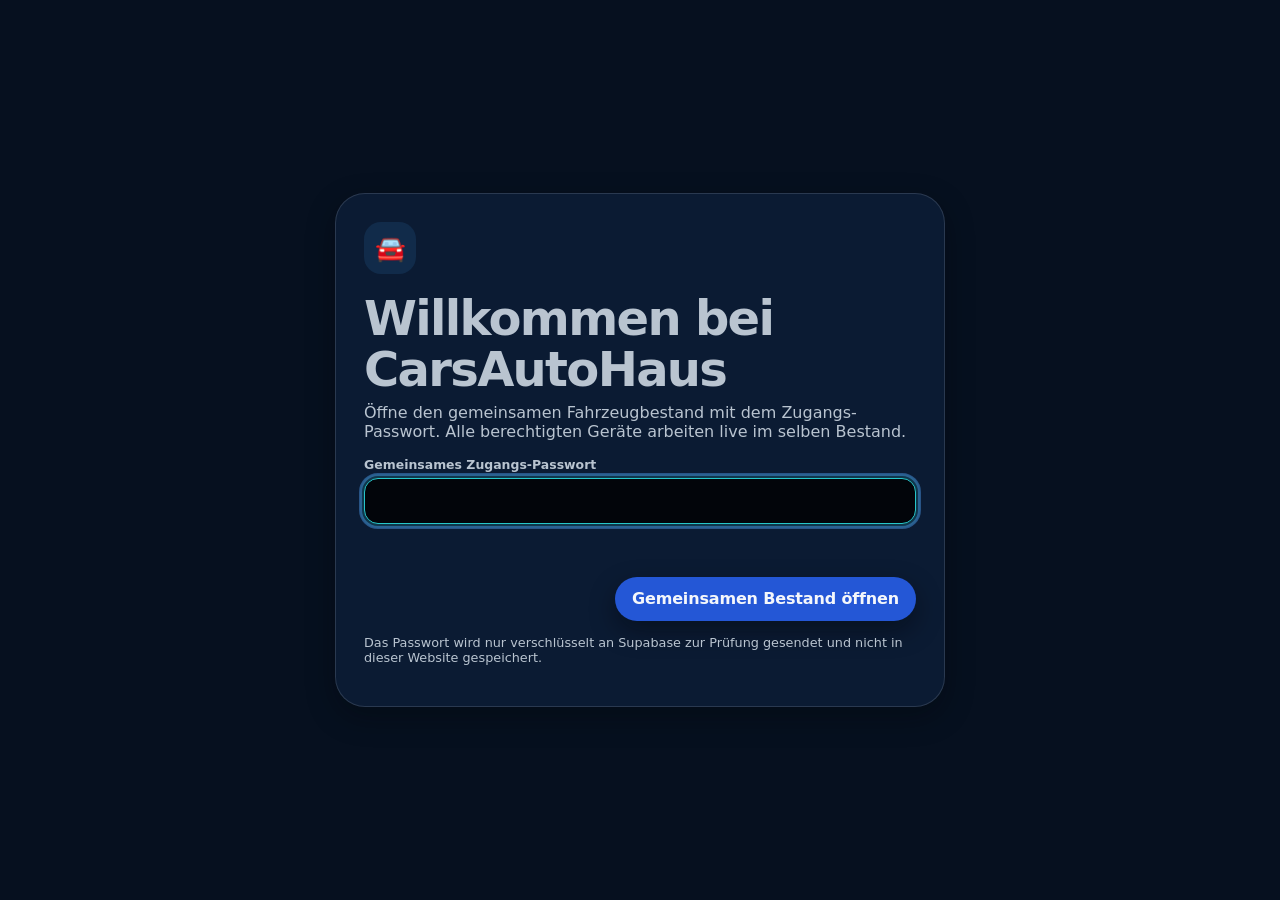
==== index.html @ 8895f0a4 "Revert "Assistent" This reverts commit 14bfbb7f0b64c00d0edefc712c2ec33f9d5febf8." ====
<!doctype html>
<html lang="de">
  <head>
    <meta charset="UTF-8" />
    <meta name="viewport" content="width=device-width, initial-scale=1.0, viewport-fit=cover" />
    <meta name="theme-color" content="#06101f" />
    <meta name="description" content="CarsAutoHaus – Fahrzeug-Einkauf, Preisvergleich und Gewinnbewertung" />
    <link rel="manifest" href="manifest.webmanifest" />
    <title>CarsAutoHaus</title>
    <style>
      :root { --bg:#080c12; --panel:#111824; --panel-2:#182231; --line:#263447; --text:#f2f6fb; --muted:#98a7ba; --blue:#2586f7; --blue-soft:#153a68; --green:#2fcb89; --yellow:#f5bf45; --red:#f06372; --shadow:0 16px 42px rgba(0,0,0,.24); }
      * { box-sizing:border-box; }
      html { background:var(--bg); }
      body { margin:0; background:var(--bg); color:var(--text); font-family:Inter,ui-sans-serif,system-ui,-apple-system,BlinkMacSystemFont,"Segoe UI",sans-serif; min-height:100vh; }
      body.locked { overflow:hidden; }
      button, input, select, textarea { font:inherit; }
      button { cursor:pointer; }
      .app { width:min(1360px,100%); margin:0 auto; padding:0 18px 100px; }
      .topbar { position:sticky; z-index:9; top:0; display:flex; justify-content:space-between; align-items:center; height:72px; background:rgba(8,12,18,.9); backdrop-filter:blur(16px); border-bottom:1px solid rgba(38,52,71,.65); }
      .brand { display:flex; align-items:center; gap:10px; color:#fff; font-weight:800; letter-spacing:-.4px; }
      .brand-mark { display:grid; place-items:center; width:36px; height:36px; border-radius:12px; background:linear-gradient(145deg,#248cff,#1554ae); box-shadow:0 8px 22px rgba(37,134,247,.3); }
      .actions { display:flex; gap:8px; }
      .icon-button { display:grid; place-items:center; width:42px; height:42px; border-radius:13px; border:1px solid var(--line); background:var(--panel); color:var(--text); }
      .icon-button:hover { background:var(--panel-2); border-color:#3b5370; }
      .view { display:none; animation:fade .22s ease; }
      .view.active { display:block; }
      @keyframes fade { from { opacity:0; transform:translateY(6px); } to { opacity:1; transform:none; } }
      h1,h2,h3,p { margin-top:0; }
      h1 { font-size:clamp(1.55rem,4vw,2.1rem); letter-spacing:-.8px; margin-bottom:6px; }
      h2 { font-size:1.12rem; letter-spacing:-.2px; margin-bottom:14px; }
      h3 { font-size:1rem; margin-bottom:8px; }
      .subtitle, .muted { color:var(--muted); }
      .hero { display:flex; gap:22px; align-items:flex-start; justify-content:space-between; padding:28px 0 20px; }
      .hero p { margin-bottom:0; }
      .primary, .secondary, .danger { min-height:46px; padding:0 17px; border-radius:13px; border:0; font-weight:750; transition:.16s ease; }
      .primary { color:#fff; background:var(--blue); box-shadow:0 9px 20px rgba(37,134,247,.22); }
      .primary:hover { background:#459cff; transform:translateY(-1px); }
      .secondary { color:var(--text); border:1px solid var(--line); background:var(--panel); }
      .secondary:hover { background:var(--panel-2); }
      .danger { color:#fff; background:#a63545; }
      .card { background:linear-gradient(145deg,rgba(24,34,49,.96),rgba(15,22,32,.96)); border:1px solid var(--line); border-radius:18px; box-shadow:var(--shadow); }
      .stats-grid { display:grid; grid-template-columns:repeat(5,1fr); gap:12px; }
      .stat { padding:17px; min-height:114px; }
      .stat span { display:block; color:var(--muted); font-size:.82rem; margin-bottom:11px; }
      .stat strong { display:block; font-size:1.45rem; letter-spacing:-.8px; }
      .stat .up { color:var(--green); }
      .section { margin-top:27px; }
      .section-heading { display:flex; align-items:center; justify-content:space-between; gap:12px; }
      .quick-grid { display:grid; grid-template-columns:repeat(3,1fr); gap:12px; }
      .quick { min-height:120px; padding:18px; text-align:left; color:var(--text); background:var(--panel); border:1px solid var(--line); border-radius:17px; }
      .quick:hover { background:var(--panel-2); border-color:#3e5b7e; transform:translateY(-2px); }
      .quick b { display:block; margin-top:14px; font-size:.97rem; }
      .quick small { color:var(--muted); }
      .quick .emoji { font-size:1.58rem; }
      .split { display:grid; grid-template-columns:1.45fr 1fr; gap:16px; }
      .list-card { padding:16px; }
      .vehicle-row { display:grid; grid-template-columns:60px 1fr auto; gap:12px; align-items:center; padding:12px 0; border-bottom:1px solid rgba(38,52,71,.85); cursor:pointer; }
      .vehicle-row:last-child { border-bottom:0; }
      .vehicle-thumb { display:grid; place-items:center; width:60px; height:47px; border-radius:11px; background:linear-gradient(135deg,#2b4968,#182c42); font-size:1.45rem; overflow:hidden; }
      .vehicle-thumb img { width:100%; height:100%; object-fit:cover; }
      .vehicle-name { font-weight:760; }
      .vehicle-meta { margin-top:3px; color:var(--muted); font-size:.82rem; }
      .row-value { text-align:right; font-size:.86rem; }
      .score { display:inline-grid; place-items:center; min-width:41px; height:27px; padding:0 7px; border-radius:999px; font-size:.78rem; font-weight:850; }
      .score.good { color:#b9ffe0; background:rgba(47,203,137,.16); } .score.mid { color:#ffe5a0; background:rgba(245,191,69,.16); } .score.bad { color:#ffc0c8; background:rgba(240,99,114,.16); }
      .task { display:flex; gap:11px; align-items:center; padding:12px 0; border-bottom:1px solid rgba(38,52,71,.85); }
      .task:last-child { border:0; }
      .task-check { width:20px; height:20px; accent-color:var(--blue); }
      .task time { display:block; margin-top:3px; color:var(--muted); font-size:.8rem; }
      .bottom-nav { position:fixed; z-index:20; bottom:0; left:0; right:0; display:flex; justify-content:center; padding:9px max(14px,env(safe-area-inset-right)) max(9px,env(safe-area-inset-bottom)) max(14px,env(safe-area-inset-left)); background:rgba(10,15,22,.93); border-top:1px solid var(--line); backdrop-filter:blur(16px); }
      .nav-inner { display:flex; width:min(620px,100%); justify-content:space-around; }
      .nav-button { display:flex; flex:1; flex-direction:column; align-items:center; gap:3px; min-height:48px; padding:4px; color:var(--muted); background:transparent; border:0; font-size:.7rem; }
      .nav-button .nav-icon { font-size:1.23rem; }
      .nav-button.active { color:#fff; }
      .nav-button.active .nav-icon { color:var(--blue); }
      .toolbar { display:flex; flex-wrap:wrap; gap:10px; align-items:center; margin-bottom:18px; }
      .search { flex:1 1 260px; position:relative; }
      .search input { width:100%; height:48px; padding:0 14px 0 42px; border:1px solid var(--line); border-radius:13px; outline:none; color:var(--text); background:var(--panel); }
      .search input:focus, input:focus, select:focus, textarea:focus { border-color:var(--blue); box-shadow:0 0 0 3px rgba(37,134,247,.15); }
      .search::before { content:'⌕'; position:absolute; z-index:1; left:14px; top:9px; color:var(--muted); font-size:1.4rem; }
      select, input, textarea { width:100%; min-height:46px; padding:0 12px; color:var(--text); border:1px solid var(--line); border-radius:12px; outline:none; background:#0e1621; }
      textarea { min-height:106px; padding-top:12px; resize:vertical; }
      .filter { width:160px; }
      .vehicle-grid { display:grid; grid-template-columns:repeat(3,1fr); gap:14px; }
      .vehicle-card { overflow:hidden; cursor:pointer; }
      .vehicle-cover { position:relative; display:grid; place-items:center; height:134px; background:linear-gradient(135deg,#2c4766,#17283b); font-size:2.6rem; }
      .vehicle-cover img { width:100%; height:100%; object-fit:cover; }
      .vehicle-cover .favourite { position:absolute; top:10px; right:10px; display:grid; place-items:center; width:34px; height:34px; border:0; border-radius:10px; background:rgba(8,12,18,.72); color:#fff; }
      .vehicle-body { padding:14px; }
      .vehicle-title { display:flex; align-items:center; justify-content:space-between; gap:8px; }
      .vehicle-title b { overflow:hidden; white-space:nowrap; text-overflow:ellipsis; }
      .vehicle-price { margin:10px 0 7px; font-weight:800; font-size:1.12rem; }
      .vehicle-detail { color:var(--muted); font-size:.81rem; }
      .pill { display:inline-flex; align-items:center; height:28px; padding:0 9px; border:1px solid var(--line); border-radius:999px; color:var(--muted); font-size:.74rem; }
      .empty { padding:44px 18px; text-align:center; color:var(--muted); }
      .empty .empty-icon { display:block; margin-bottom:12px; font-size:2.4rem; }
      .form-card { padding:20px; }
      .form-section { padding:22px 0; border-bottom:1px solid var(--line); }
      .form-section:first-child { padding-top:0; }
      .form-section:last-child { border-bottom:0; }
      .form-grid { display:grid; grid-template-columns:repeat(3,1fr); gap:13px; }
      label { display:block; color:#bfcada; font-size:.78rem; font-weight:680; }
      label input, label select, label textarea { margin-top:6px; }
      .checkboxes { display:grid; grid-template-columns:repeat(4,1fr); gap:9px; }
      .check-label { display:flex; align-items:center; gap:8px; min-height:40px; padding:7px 9px; color:#ced8e5; font-size:.82rem; font-weight:600; background:#0d151f; border:1px solid var(--line); border-radius:10px; }
      .check-label input { width:17px; height:17px; min-height:17px; margin:0; accent-color:var(--blue); }
      .cost-summary { display:grid; grid-template-columns:repeat(4,1fr); gap:10px; padding:14px; background:#0b1420; border:1px solid var(--line); border-radius:14px; }
      .cost-summary span { color:var(--muted); font-size:.75rem; } .cost-summary b { display:block; margin-top:5px; font-size:1.03rem; }
      .voice-assistant { margin:0 0 22px; padding:18px; border:1px solid #315477; border-radius:17px; background:linear-gradient(135deg,rgba(21,58,104,.72),rgba(15,24,36,.96)); box-shadow:inset 0 1px 0 rgba(255,255,255,.05); }
      .voice-assistant.is-listening { border-color:#48b9ff; box-shadow:0 0 0 3px rgba(72,185,255,.13),inset 0 1px 0 rgba(255,255,255,.06); }
      .voice-assistant.is-speaking { border-color:#7eaef0; }
      .voice-assistant.is-error { border-color:#a65a68; background:linear-gradient(135deg,rgba(86,30,44,.45),rgba(15,24,36,.96)); }
      .voice-assistant-head { display:flex; align-items:flex-start; gap:13px; }
      .voice-icon { display:grid; flex:0 0 auto; place-items:center; width:44px; height:44px; border-radius:14px; color:#d9efff; background:linear-gradient(145deg,#2586f7,#1554ae); font-size:1.25rem; box-shadow:0 9px 19px rgba(37,134,247,.25); }
      .voice-assistant h2 { margin:0 0 4px; }
      .voice-assistant p { margin:0; }
      .voice-progress-copy { display:flex; justify-content:space-between; gap:12px; margin-top:17px; color:#cbd8e7; font-size:.8rem; }
      .voice-progress { height:7px; margin-top:8px; overflow:hidden; border-radius:999px; background:#0b1420; }
      .voice-progress > span { display:block; width:0; height:100%; border-radius:inherit; background:linear-gradient(90deg,#2586f7,#5ab6ff); transition:width .22s ease; }
      .voice-prompt { min-height:74px; margin-top:14px; padding:13px 14px; border:1px solid rgba(82,121,160,.48); border-radius:13px; background:rgba(7,14,23,.56); }
      .voice-prompt-label { display:block; margin-bottom:4px; color:#8fbce8; font-size:.74rem; font-weight:800; letter-spacing:.05em; text-transform:uppercase; }
      .voice-prompt strong { display:block; line-height:1.42; }
      .voice-transcript { min-height:20px; margin:9px 0 0; color:#b9d6ee; font-size:.83rem; }
      .voice-transcript:empty { display:none; }
      .voice-controls { display:flex; flex-wrap:wrap; gap:8px; margin-top:15px; }
      .voice-controls button { min-height:40px; padding:0 12px; }
      .voice-controls .voice-start { color:#fff; border:0; background:#2586f7; }
      .voice-controls .voice-finish { color:#bff8dc; border-color:rgba(47,203,137,.5); }
      .voice-help, .voice-fallback { margin-top:12px !important; color:#aebfd2; font-size:.78rem; line-height:1.45; }
      .voice-fallback { display:none; padding:10px 11px; border:1px solid rgba(240,99,114,.42); border-radius:10px; color:#ffd0d6; background:rgba(104,34,46,.28); }
      .voice-fallback.show { display:block; }
      .voice-field-active { border-color:#5ab6ff !important; box-shadow:0 0 0 3px rgba(72,185,255,.13) !important; }
      .comparison-focus { margin-top:22px; }
      .comparison-focus .section-heading { margin-bottom:13px; padding:0 2px; }
      .comparison-focus .section-heading h2 { margin-bottom:3px; }
      #comparison-summary .metrics { margin-bottom:13px; }
      #comparison-results .compare-item { border-left:3px solid rgba(72,185,255,.7); background:linear-gradient(90deg,rgba(37,134,247,.08),rgba(19,31,45,.72)); }
      #comparison-results .compare-item:hover { border-left-color:#73c5ff; transform:translateY(-1px); }
      .profit-positive { color:var(--green); } .profit-negative { color:var(--red); }
      .form-actions { display:flex; justify-content:flex-end; gap:10px; padding-top:20px; }
      .details-header { display:flex; align-items:flex-start; justify-content:space-between; gap:14px; }
      .details-title { display:flex; gap:16px; align-items:center; }
      .detail-cover { display:grid; place-items:center; width:104px; height:78px; border-radius:16px; overflow:hidden; background:linear-gradient(135deg,#2c4766,#17283b); font-size:2.4rem; }
      .detail-cover img { width:100%; height:100%; object-fit:cover; }
      .detail-grid { display:grid; grid-template-columns:repeat(4,1fr); gap:12px; margin-top:20px; }
      .detail-item { padding:14px; } .detail-item span { color:var(--muted); font-size:.74rem; } .detail-item b { display:block; margin-top:5px; }
      .compare-header { display:flex; align-items:center; justify-content:space-between; margin-bottom:12px; }
      .compare-list { display:grid; gap:8px; }
      .compare-item { display:grid; grid-template-columns:1fr auto auto; gap:13px; align-items:center; padding:12px; border:1px solid var(--line); border-radius:12px; background:#0d151f; cursor:pointer; }
      .compare-item:hover { border-color:#466487; }
      .metrics { display:grid; grid-template-columns:repeat(2,1fr); gap:12px; }
      .metric { padding:17px; } .metric span { display:block; color:var(--muted); font-size:.79rem; } .metric b { display:block; margin-top:7px; font-size:1.22rem; }
      .bar-chart { display:flex; align-items:flex-end; gap:11px; height:174px; padding:20px 5px 0; }
      .bar { display:flex; flex:1; align-items:flex-end; min-width:19px; height:100%; border-radius:7px 7px 0 0; background:linear-gradient(180deg,#3b9bff,#1658bf); position:relative; }
      .bar span { position:absolute; bottom:-21px; left:50%; transform:translateX(-50%); color:var(--muted); font-size:.68rem; }
      .notice { display:none; position:fixed; z-index:100; left:50%; bottom:87px; transform:translateX(-50%); padding:11px 16px; color:#fff; background:#1c2b3d; border:1px solid #3e5b7e; border-radius:12px; box-shadow:var(--shadow); }
      .notice.show { display:block; animation:fade .2s ease; }
      .mobile-fab, .mobile-form-save { display:none; }
      .mobile-fab[hidden], .mobile-form-save[hidden] { display:none; }
      .modal-backdrop { display:none; position:fixed; z-index:30; inset:0; padding:16px; background:rgba(0,0,0,.62); overflow:auto; }
      .modal-backdrop.open { display:grid; place-items:center; }
      .modal { width:min(660px,100%); max-height:calc(100vh - 32px); overflow:auto; padding:20px; background:var(--panel); border:1px solid var(--line); border-radius:20px; box-shadow:var(--shadow); }
      .modal-head { display:flex; justify-content:space-between; gap:12px; align-items:flex-start; }
      .two-col { display:grid; grid-template-columns:1fr 1fr; gap:14px; margin-top:18px; }
      .comparison-table { width:100%; margin-top:15px; border-collapse:collapse; font-size:.88rem; } .comparison-table th,.comparison-table td { padding:10px 8px; border-bottom:1px solid var(--line); text-align:left; } .comparison-table th { color:var(--muted); font-weight:650; }
      .close-x { background:transparent; border:0; color:var(--muted); font-size:1.5rem; }
      .auth-screen { position:fixed; z-index:200; inset:0; display:grid; place-items:center; padding:18px; overflow:auto; background:radial-gradient(circle at 20% 0%,#153a68 0,transparent 35%),#080c12; }
      .auth-screen.hidden { display:none; }
      .auth-card { width:min(610px,100%); padding:28px; background:linear-gradient(145deg,rgba(24,34,49,.98),rgba(11,17,26,.98)); border:1px solid #31425a; border-radius:24px; box-shadow:0 25px 80px rgba(0,0,0,.45); }
      .auth-logo { display:grid; place-items:center; width:52px; height:52px; margin-bottom:19px; border-radius:17px; background:linear-gradient(145deg,#248cff,#1554ae); font-size:1.55rem; }
      .auth-card h1 { margin-bottom:8px; }
      .auth-card p { color:var(--muted); }
      .auth-error { min-height:20px; margin-top:13px; color:#ffb6be; font-size:.86rem; }
      .sync-status { display:flex; align-items:center; gap:7px; color:var(--muted); font-size:.78rem; }
      .sync-dot { width:8px; height:8px; border-radius:50%; background:var(--yellow); } .sync-dot.online { background:var(--green); box-shadow:0 0 0 4px rgba(47,203,137,.12); } .sync-dot.error { background:var(--red); }
      @media (max-width:920px) { .stats-grid { grid-template-columns:repeat(3,1fr); } .vehicle-grid { grid-template-columns:repeat(2,1fr); } .checkboxes { grid-template-columns:repeat(3,1fr); } .form-grid { grid-template-columns:repeat(2,1fr); } }
      @media (max-width:620px) { .app { padding-left:14px; padding-right:14px; padding-bottom:128px; } .topbar { height:63px; } .topbar .brand-mark { width:33px; height:33px; } .sync-status span:last-child { display:none; } .hero { padding:21px 0 16px; } .hero .primary { min-width:46px; padding:0 13px; font-size:0; } .hero .primary::before { content:'＋'; font-size:1.45rem; } .stats-grid { grid-template-columns:repeat(2,1fr); gap:9px; } .stat { min-height:96px; padding:14px; } .stat strong { font-size:1.22rem; } .quick-grid { grid-template-columns:repeat(2,1fr); gap:9px; } .quick { min-height:104px; padding:14px; } .split { grid-template-columns:1fr; gap:12px; } .vehicle-grid { grid-template-columns:1fr; } .form-grid { grid-template-columns:1fr; gap:11px; } .checkboxes,.detail-grid,.cost-summary { grid-template-columns:1fr 1fr; gap:9px; } .form-card { padding:15px; } .form-section { padding:18px 0; } label { font-size:.82rem; } label input,label select { min-height:52px; font-size:1rem; } .toolbar { flex-wrap:nowrap; overflow-x:auto; padding:2px 1px 9px; margin-right:-14px; } .toolbar .search { min-width:260px; } .toolbar .filter { flex:0 0 150px; } .vehicle-card { display:grid; grid-template-columns:128px 1fr; min-height:140px; } .vehicle-cover { height:100%; min-height:140px; border-radius:17px 0 0 17px; } .vehicle-body { align-self:center; } .vehicle-price { margin:7px 0 5px; } .details-header { flex-direction:column; } .details-title { align-items:flex-start; } .two-col { grid-template-columns:1fr; } .modal { padding:16px; border-radius:18px; } .auth-card { padding:21px; } .compare-list { overflow:hidden; } .compare-item { grid-template-columns:1fr auto; gap:8px; } .section-heading { align-items:flex-start; } .section-heading .secondary { min-height:40px; padding:0 10px; font-size:.78rem; } .voice-assistant { padding:15px; margin-bottom:18px; } .voice-assistant-head { gap:10px; } .voice-controls { display:grid; grid-template-columns:1fr 1fr; } .voice-controls button { width:100%; } .voice-progress-copy { font-size:.76rem; } .mobile-fab { display:grid; place-items:center; position:fixed; z-index:24; right:18px; bottom:80px; width:58px; height:58px; color:#fff; border:0; border-radius:20px; background:var(--blue); box-shadow:0 14px 30px rgba(37,134,247,.38); font-size:1.9rem; } .mobile-form-save { display:block; position:fixed; z-index:25; right:14px; left:14px; bottom:72px; width:calc(100% - 28px); min-height:52px; color:#fff; border:0; border-radius:16px; background:var(--blue); box-shadow:0 13px 28px rgba(37,134,247,.32); font-weight:800; } .mobile-form-save[hidden] { display:none; } }
    </style>
    <link rel="stylesheet" href="premium-ui.css?v=14" />
  <link rel="stylesheet" href="palette-lock.css?v=14" />
  <link rel="stylesheet" href="vehicle-analysis.css?v=16" />
  </head>
  <body class="locked">
    <section id="auth-screen" class="auth-screen" aria-live="polite">
      <div class="auth-card">
        <div class="auth-logo">🚘</div>
        <div id="access-panel">
          <h1>Willkommen bei CarsAutoHaus</h1>
          <p>Öffne den gemeinsamen Fahrzeugbestand mit dem Zugangs-Passwort. Alle berechtigten Geräte arbeiten live im selben Bestand.</p>
          <form id="access-form"><label>Gemeinsames Zugangs-Passwort<input name="password" required type="password" autocomplete="current-password" autofocus /></label><div id="access-error" class="auth-error"></div><div class="form-actions"><button class="primary" type="submit">Gemeinsamen Bestand öffnen</button></div></form>
          <p class="muted" style="margin-top:14px;font-size:.8rem">Das Passwort wird nur verschlüsselt an Supabase zur Prüfung gesendet und nicht in dieser Website gespeichert.</p>
        </div>
      </div>
    </section>
    <main class="app">
      <header class="topbar">
        <div class="brand"><span class="brand-mark">🚘</span><span>CarsAutoHaus</span></div>
        <div class="actions"><span class="sync-status" title="Synchronisationsstatus"><i id="sync-dot" class="sync-dot"></i><span id="sync-label">Verbinde …</span></span><button class="icon-button" id="home-button" title="Startseite">⌂</button><button class="icon-button" id="settings-button" title="Einstellungen">⚙</button></div>
      </header>

      <section id="home-view" class="view active">
        <div class="hero"><div><h1>Willkommen <span id="user-name">Daniel</span></h1><p class="subtitle">Dein Überblick für heute, <span id="today"></span>.</p></div><button class="primary" data-go="form">＋ Neues Auto</button></div>
        <div class="stats-grid" id="stats-grid"></div>
        <div class="section"><div class="section-heading"><h2>Schnellzugriff</h2></div><div class="quick-grid">
          <button class="quick" data-go="form"><span class="emoji">➕</span><b>Neues Auto</b><small>Fahrzeug erfassen</small></button>
          <button class="quick" data-go="autos"><span class="emoji">🚗</span><b>Alle Fahrzeuge</b><small>Bestand verwalten</small></button>
          <button class="quick" data-compare-go="compare-pro"><span class="emoji">⇄</span><b>Vergleich Pro</b><small>Fahrzeuge direkt gegenüberstellen</small></button>
          <button class="quick" data-go="statistics"><span class="emoji">📈</span><b>Statistiken</b><small>Gewinne auswerten</small></button>
          <button class="quick" data-go="favorites"><span class="emoji">★</span><b>Favoriten</b><small>Fahrzeuge beobachten</small></button>
          <button class="quick" id="export-button"><span class="emoji">⇩</span><b>Export & KI</b><small>Alle Akten exportieren</small></button>
          <button class="quick" data-ops-go="procurement"><span class="emoji">⌁</span><b>Ankauf</b><small>Markt & Mängel prüfen</small></button>
          <button class="quick" data-ops-go="accounting"><span class="emoji">▤</span><b>Buchhaltung</b><small>Rechnung & Kassenbuch</small></button>
          <button class="quick" data-ops-go="showrooms"><span class="emoji">⌂</span><b>Showrooms</b><small>Standorte verwalten</small></button>
          <button class="quick" data-ops-go="integrations"><span class="emoji">⌘</span><b>Integrationen</b><small>Mobil, Portale & DATEV</small></button>
          <button class="quick" data-ops-go="chat"><span class="emoji">💬</span><b>Chat</b><small>Gemeinsamer Verlauf</small></button>
        </div></div>
        <div class="section split"><article class="card list-card"><div class="section-heading"><h2>Zuletzt bearbeitet</h2><button class="secondary" data-go="autos">Alle anzeigen</button></div><div id="recent-list"></div></article><article class="card list-card"><div class="section-heading"><h2>Offene Aufgaben</h2><button class="secondary" id="add-task">＋</button></div><div id="task-list"></div></article></div>
      </section>

      <section id="autos-view" class="view">
        <div class="hero"><div><h1>Fahrzeuge</h1><p class="subtitle">Deine eigene Fahrzeugdatenbank.</p></div><button class="primary" data-go="form">＋ Neues Auto</button></div>
        <div class="toolbar"><div class="search"><input id="vehicle-search" placeholder="Marke, Modell oder Motor suchen …" /></div><select class="filter" id="status-filter"><option value="">Alle Status</option><option>Entwurf</option><option>Besichtigung geplant</option><option>Reserviert</option><option>Gekauft</option><option>In Aufbereitung</option><option>Inseriert</option><option>Verkauft</option><option>Archiviert</option></select><select class="filter" id="sort-filter"><option value="newest">Neueste zuerst</option><option value="score">Bester Score</option><option value="profit">Höchster Gewinn</option><option value="price">Niedrigster Preis</option></select></div>
        <div id="vehicle-grid" class="vehicle-grid"></div>
      </section>

      <section id="search-view" class="view">
        <div class="hero"><div><h1>Vergleiche & Suche</h1><p class="subtitle">Finde gute Einkaufsmöglichkeiten in deinem Bestand.</p></div></div>
        <div class="card form-card"><div class="form-grid"><label>Marke<input id="compare-brand" placeholder="z. B. Ford" /></label><label>Modell<input id="compare-model" placeholder="z. B. Fiesta" /></label><label>Baujahr ab<input id="compare-year" type="number" placeholder="2014" /></label><label>Kilometer bis<input id="compare-km" type="number" placeholder="150000" /></label><label>Preis bis<input id="compare-price" type="number" placeholder="10000" /></label><label>Getriebe<select id="compare-gear"><option value="">Alle</option><option>Automatik</option><option>Handschaltung</option><option>DSG</option><option>CVT</option></select></label></div><div class="form-actions"><button class="primary" id="run-compare">Vergleich starten</button></div></div>
        <div class="section comparison-focus"><div class="section-heading"><div><h2>Dein Preisvergleich</h2><p class="muted">Filtere deinen Bestand und erkenne Preisniveau, Spanne und passende Fahrzeuge auf einen Blick.</p></div></div><div id="comparison-summary"></div><div id="comparison-results" class="compare-list"></div></div>
      </section>

      <section id="statistics-view" class="view">
        <div class="hero"><div><h1>Statistiken</h1><p class="subtitle">So entwickelt sich dein Fahrzeuggeschäft.</p></div></div>
        <div id="metrics" class="metrics"></div>
        <div class="section card list-card"><h2>Gewinnentwicklung nach Fahrzeug</h2><div id="profit-chart" class="bar-chart"></div></div>
        <div class="section split"><article class="card list-card"><h2>Top-Modelle</h2><div id="top-models"></div></article><article class="card list-card"><h2>Statusverteilung</h2><div id="status-distribution"></div></article></div>
      </section>

      <section id="favorites-view" class="view"><div class="hero"><div><h1>Favoriten</h1><p class="subtitle">Fahrzeuge, die du im Blick behalten möchtest.</p></div></div><div id="favorite-grid" class="vehicle-grid"></div></section>

      <section id="form-view" class="view">
        <div class="hero"><div><h1 id="form-heading">Neues Auto hinzufügen</h1><p class="subtitle">Erfasse alles Wichtige – die Bewertung wird direkt berechnet.</p></div><button class="secondary" data-go="autos">Abbrechen</button></div>
        <form id="vehicle-form" class="card form-card">
          <input id="vehicle-id" type="hidden" />
          <section class="form-section" aria-labelledby="paste-import-title">
            <div class="section-heading"><div><h2 id="paste-import-title">Inserat schnell übernehmen</h2><p class="muted">Kopierte Angaben einfügen, prüfen und anschließend wie gewohnt selbst speichern.</p></div></div>
            <div class="form-grid">
              <label>Fahrzeugdaten einfügen<textarea id="listing-data-paste" placeholder="Kilometerstand&#10;49.941 km&#10;Leistung&#10;55 kW (75 PS)&#10;Kraftstoffart&#10;Benzin&#10;…"></textarea></label>
              <label>Ausstattung einfügen<textarea id="equipment-data-paste" placeholder="Ausstattung&#10;- ABS&#10;- Klimaanlage&#10;- Multifunktionslenkrad&#10;…"></textarea></label>
            </div>
            <div class="form-actions"><button id="parse-listing-data" type="button" class="secondary">Fahrzeugdaten übernehmen</button><button id="parse-equipment-data" type="button" class="secondary">Ausstattung abhaken</button><button id="parse-all-data" type="button" class="primary">Beides übernehmen</button></div>
            <p id="paste-import-status" class="muted" role="status" aria-live="polite"></p>
          </section>
          <section id="voice-assistant" class="voice-assistant" aria-labelledby="voice-assistant-title">
            <div class="voice-assistant-head">
              <div class="voice-icon" aria-hidden="true">◉</div>
              <div>
                <h2 id="voice-assistant-title">Freie Fahrzeugdiktation</h2>
                <p class="muted">Nenne Feldpaare fortlaufend – sie werden direkt in dieses Formular übernommen.</p>
              </div>
            </div>
            <div class="voice-progress-copy"><span id="voice-progress-label">Bereit zum Start</span><span id="voice-progress-count">0 von 20 Feldern</span></div>
            <div class="voice-progress" role="progressbar" aria-label="Fortschritt der freien Diktation" aria-valuemin="0" aria-valuemax="20" aria-valuenow="0"><span id="voice-progress-bar"></span></div>
            <div class="voice-prompt" aria-live="polite" aria-atomic="true"><span class="voice-prompt-label">Freie Diktation</span><strong id="voice-question">Starte die freie Diktation und nenne Feldpaare in deinem Tempo.</strong><p id="voice-transcript" class="voice-transcript"></p></div>
            <div class="voice-controls" aria-label="Steuerung der Spracherfassung">
              <button id="voice-start" class="voice-start" type="button">▶ Start</button>
              <button id="voice-repeat" class="secondary" type="button">↻ Wiederholen</button>
              <button id="voice-skip" class="secondary" type="button">→ Weiter</button>
              <button id="voice-finish" class="secondary voice-finish" type="button">✓ Fertig</button>
              <button id="voice-cancel" class="secondary" type="button">Abbrechen</button>
            </div>
            <p class="voice-help">Beispiel: „Marke Ford, Modell Fiesta, Baureihe MK sieben, Generation zweitausendzwei, Baujahr zweitausendvierzehn, Kilometer hundertzwanzigtausend“. Sage „weiter“, „wiederholen“, „lösche [Feld]“, „fertig“ oder „abbrechen“. Nach „fertig“ fragt CarsAutoHaus einmal „Bist du fertig?“ – gespeichert wird nie automatisch.</p>
            <p id="voice-fallback" class="voice-fallback" role="status"></p>
          </section>
          <div class="form-section"><div class="section-heading"><h2>Fahrzeugdaten</h2></div><div class="form-grid">
            <label>Marke *<input name="brand" required placeholder="z. B. Ford" /></label><label>Modell *<input name="model" required placeholder="z. B. Fiesta" /></label><label>Baureihe<input name="series" placeholder="z. B. MK7" /></label>
            <label>Inseratquelle<select name="listingSource"><option value="">Keine Quelle</option><option>mobile.de</option><option>AutoScout24</option><option>Händlernetz</option><option>Eigene Anzeige</option><option>Sonstige</option></select></label><label style="grid-column:span 2">Inserat-Link<input name="sourceUrl" type="url" placeholder="https://www.mobile.de/… oder https://www.autoscout24.de/…" /></label>
            <label>Generation<input name="generation" /></label><label>Karosserie<input name="body" placeholder="Kleinwagen" /></label><label>Farbe<input name="color" /></label>
            <label>Erstzulassung<input name="registration" type="month" /></label><label>Baujahr *<input name="year" required type="number" min="1900" max="2100" placeholder="2014" /></label><label>Kilometer *<input name="mileage" required type="number" min="0" placeholder="120000" /></label>
            <label>Leistung (PS)<input name="ps" type="number" min="0" /></label><label>Leistung (kW)<input name="kw" type="number" min="0" /></label><label>Motorcode<input name="engineCode" /></label>
            <label>Hubraum (cm³)<input name="displacement" type="number" min="0" /></label><label>Getriebe<select name="gearbox"><option value="">Bitte wählen</option><option>Automatik</option><option>Handschaltung</option><option>DSG</option><option>CVT</option><option>Sonstiges</option></select></label><label>Kraftstoff<input name="fuel" placeholder="Benzin, Diesel, Elektro …" /></label>
            <label>Antrieb<input name="drive" placeholder="Front, Heck, Allrad" /></label><label>Euro-Norm<input name="euroNorm" /></label><label>HU/TÜV bis<input name="inspection" type="month" /></label>
            <label>Anzahl Halter<input name="owners" type="number" min="0" /></label><label>CO₂ (g/km)<input name="co2" type="number" min="0" /></label><label>Verbrauch (l/100km)<input name="consumption" type="number" min="0" step="0.1" /></label>
            <label>Fahrzeugnummer<input name="vehicleNumber" /></label><label>Verfügbarkeit<input name="availability" /></label><label>Herkunft<input name="origin" /></label>
            <label>Sitzplätze<input name="seats" type="number" min="0" /></label><label>Türen<input name="doors" /></label><label>Innenausstattung<input name="interior" placeholder="z. B. Stoff, Schwarz" /></label>
            <label>Herstellerfarbe<input name="manufacturerColor" /></label><label>Zylinder<input name="cylinders" type="number" min="0" /></label><label>Umweltplakette<input name="environmentalBadge" /></label><label>HU-Hinweis<input name="inspectionStatus" placeholder="z. B. Neu" /></label>
          </div></div>
          <div class="form-section"><div class="section-heading"><div><h2>Fahrzeugbeschreibung</h2><p class="muted">Die Beschreibung fließt in Vollständigkeit und Vergleich ein.</p></div></div><label>Beschreibung des Fahrzeugs<textarea name="description" placeholder="Modell, Historie, Pflegezustand, Verkaufsargumente und Besonderheiten …"></textarea></label></div>
          <div class="form-section"><div class="section-heading"><div><h2>Ausstattung & Zustand</h2><p class="muted">Extras schnell finden und den technischen sowie optischen Zustand nachvollziehbar erfassen.</p></div></div><div class="form-actions" style="margin:0 0 12px"><input id="equipment-search" type="search" placeholder="Ausstattung suchen, z. B. Kamera, Leder, ACC" aria-label="Ausstattung suchen" /><button id="equipment-search-clear" type="button" class="secondary">Suche löschen</button></div><div id="equipment-checkboxes" class="checkboxes"></div><div class="checkboxes" style="margin-top:9px"><label class="check-label"><input type="checkbox" name="accidentFree" /> Unfallfrei</label><label class="check-label"><input type="checkbox" name="serviceBook" /> Scheckheft</label><label class="check-label"><input type="checkbox" name="garage" /> Garagenfahrzeug</label><label class="check-label"><input type="checkbox" name="nonSmoker" /> Nichtraucher</label><label class="check-label"><input type="checkbox" name="imported" /> Import</label><label class="check-label"><input type="checkbox" name="towbar" /> Anhängerkupplung</label></div><div class="form-grid" style="margin-top:14px"><label>Gesamtzustand<select name="conditionOverall"><option value="">Bitte bewerten</option><option>Sehr gut</option><option>Gut</option><option>Gebraucht</option><option>Reparaturbedürftig</option></select></label><label>Karosserie / Lack<select name="bodyCondition"><option value="">Bitte bewerten</option><option>Sehr gut</option><option>Gut</option><option>Gebrauchsspuren</option><option>Schäden vorhanden</option></select></label><label>Innenraum<select name="interiorCondition"><option value="">Bitte bewerten</option><option>Sehr gut</option><option>Gut</option><option>Gebrauchsspuren</option><option>Aufbereitung nötig</option></select></label><label>Technik<select name="technicalCondition"><option value="">Bitte bewerten</option><option>Ohne bekannte Mängel</option><option>Prüfung empfohlen</option><option>Reparatur einplanen</option><option>Nicht fahrbereit</option></select></label><label>Reifen<select name="tiresCondition"><option value="">Bitte bewerten</option><option>Sehr gut</option><option>Ausreichend</option><option>Bald erneuern</option><option>Erneuern</option></select></label><label>Schlüssel<input name="keyCount" type="number" min="0" placeholder="z. B. 2" /></label></div><label style="margin-top:13px">Mängel & Aufbereitungsbedarf<textarea name="defects" placeholder="z. B. Kratzer Stoßfänger, HU prüfen, Reifen vorn erneuern"></textarea></label></div>
          <div class="form-section"><h2>Foto</h2><p class="muted">Das Titelbild wird im gemeinsamen Supabase-Speicher abgelegt.</p><label>Titelbild auswählen<input id="photo-input" type="file" accept="image/*" /></label><input id="photo-data" name="photo" type="hidden" /><div id="photo-preview" class="detail-cover" style="margin-top:12px">🚘</div></div>
          <div class="form-section"><h2>Preisdaten & Gewinnrechner</h2><div class="form-grid"><label>Angebotspreis (€)<input name="askingPrice" class="money-input" type="number" min="0" step="0.01" /></label><label>Gekauft für (€)<input name="purchasePrice" class="money-input" type="number" min="0" step="0.01" /></label><label>Verhandlung/Zielpreis (€)<input name="targetPrice" class="money-input" type="number" min="0" step="0.01" /></label><label>Transportkosten (€)<input name="transportCost" class="money-input" type="number" min="0" step="0.01" /></label><label>Anmeldung (€)<input name="registrationCost" class="money-input" type="number" min="0" step="0.01" /></label><label>Reparaturkosten (€)<input name="repairCost" class="money-input" type="number" min="0" step="0.01" /></label><label>Reinigung (€)<input name="cleaningCost" class="money-input" type="number" min="0" step="0.01" /></label><label>Inseratskosten (€)<input name="listingCost" class="money-input" type="number" min="0" step="0.01" /></label><label>Weitere Kosten (€)<input name="otherCost" class="money-input" type="number" min="0" step="0.01" /></label><label>Gewünschter Verkauf (€)<input name="desiredSalePrice" class="money-input" type="number" min="0" step="0.01" /></label><label>Verkauft für (€)<input name="soldPrice" class="money-input" type="number" min="0" step="0.01" /></label><label>Steuern (€)<input name="taxes" class="money-input" type="number" min="0" step="0.01" /></label></div><div id="cost-summary" class="cost-summary" style="margin-top:15px"></div></div>
          <div class="form-section"><h2>Bewertung, Status & Notizen</h2><div class="form-grid"><label>Status<select name="status"><option>Entwurf</option><option>Besichtigung geplant</option><option>Reserviert</option><option>Gekauft</option><option>In Aufbereitung</option><option>Inseriert</option><option>Verkauft</option><option>Archiviert</option></select></label><label>Eigene Sterne<select name="rating"><option value="">Nicht bewertet</option><option value="1">★</option><option value="2">★★</option><option value="3">★★★</option><option value="4">★★★★</option><option value="5">★★★★★</option></select></label><label>Ort<input name="location" placeholder="z. B. Bremen" /></label></div><label style="margin-top:13px">Notizen<textarea name="notes" placeholder="z. B. Muss Stoßdämpfer vorne wechseln."></textarea></label></div>
          <div class="form-actions"><button type="button" class="secondary" data-go="autos">Abbrechen</button><button type="submit" class="primary">Fahrzeug speichern</button></div>
        </form>
      </section>

      <section id="detail-view" class="view"><div id="detail-content"></div></section>
      <section id="profile-view" class="view"><div class="hero"><div><h1>Gemeinsamer Bestand</h1><p class="subtitle">Ein Passwort, ein live synchronisierter Fahrzeugbestand.</p></div></div><div class="card form-card"><div class="form-section"><h2>Aktiver Zugang</h2><label>Zugriffsart<input id="name-setting" value="Gemeinsamer Zugriff" readonly /></label><p class="muted" style="margin-top:12px">Alle Änderungen werden sicher im gemeinsamen Datenspeicher gespeichert und auf anderen berechtigten Geräten aktualisiert.</p></div><div class="form-section"><h2>Datenverwaltung</h2><p class="muted">Exportiere den aktuellen Fahrzeugbestand. Das vollständige Zurücksetzen ist nur direkt über die Datenablage möglich, damit niemand versehentlich den gemeinsamen Bestand löscht.</p><div class="form-actions"><button class="secondary" id="profile-export">CSV exportieren</button></div><label style="margin-top:16px">Bestehende CarsAutoHaus-Sicherung übernehmen<input id="backup-import" type="file" accept="application/json,.json" /></label><p class="muted" style="margin-top:8px">Liest den bisherigen Inhalt einer lokalen Bestandssicherung ein und führt Fahrzeuge sowie Aufgaben anhand ihrer Änderungszeit zusammen.</p></div></div></section>
    </main>
    <nav class="bottom-nav" aria-label="Hauptnavigation"><div class="nav-inner"><button class="nav-button active" data-go="home"><span class="nav-icon">⌂</span>Home</button><button class="nav-button" data-go="autos"><span class="nav-icon">🚗</span>Autos</button><button class="nav-button" data-go="search"><span class="nav-icon">⌕</span>Autosuche</button><button class="nav-button" data-compare-go="compare-pro"><span class="nav-icon">⇄</span>Vergleich</button><button class="nav-button" data-go="vehicle-ranking"><span class="nav-icon">✦</span>KI-Fahrzeugranking</button><button class="nav-button" data-go="statistics"><span class="nav-icon">▥</span>Statistik</button><button class="nav-button" data-go="profile"><span class="nav-icon">◉</span>Profil</button></div></nav>
    <button id="mobile-new" class="mobile-fab" aria-label="Neues Fahrzeug">＋</button>
    <button id="mobile-form-save" class="mobile-form-save" hidden>Fahrzeug speichern</button>
    <div id="notice" class="notice"></div>
    <div id="task-modal" class="modal-backdrop"><div class="modal"><div class="modal-head"><div><h2>Neue Aufgabe</h2><p class="muted">Sie erscheint auf deinem Dashboard.</p></div><button class="close-x" data-close-modal>×</button></div><form id="task-form"><div class="two-col"><label>Aufgabe<input name="title" required placeholder="z. B. Fiesta besichtigen" /></label><label>Termin<input name="date" required type="date" /></label></div><div class="form-actions"><button type="button" class="secondary" data-close-modal>Abbrechen</button><button class="primary" type="submit">Hinzufügen</button></div></form></div></div>
    <div id="compare-modal" class="modal-backdrop"><div class="modal"><div class="modal-head"><div><h2>Fahrzeuge vergleichen</h2><p class="muted">Die Unterschiede sind aus Sicht des ausgewählten Fahrzeugs eingefärbt.</p></div><button class="close-x" data-close-modal>×</button></div><div id="compare-modal-content"></div></div></div>
    <script src="config.js"></script>
    <script type="module" src="app.js?v=16"></script>
    <script src="voice-assistant.js" defer></script>
    <script src="free-dictation.js" defer></script>
    <script src="listing-paste-import.js" defer></script>
    <script src="operations-suite.js?v=14" defer></script>
    <script src="comparison-pro.js?v=14" defer></script>
  </body>
</html>
---- premium-ui.css ----
:root {
  color-scheme: light;
  --bg: #f5f5f7;
  --panel: rgba(255, 255, 255, .88);
  --panel-2: #f2f2f7;
  --line: rgba(29, 29, 31, .10);
  --text: #1d1d1f;
  --muted: #6e6e73;
  --blue: #0071e3;
  --blue-soft: #e8f2ff;
  --green: #16885f;
  --yellow: #a76600;
  --red: #c93445;
  --shadow: 0 18px 50px rgba(20, 28, 38, .08), 0 2px 8px rgba(20, 28, 38, .04);
}

* { -webkit-tap-highlight-color: transparent; }
html { background: var(--bg); scroll-behavior: smooth; }
body {
  color: var(--text);
  background:
    radial-gradient(circle at 8% -5%, rgba(91, 168, 255, .14), transparent 30rem),
    radial-gradient(circle at 96% 12%, rgba(178, 145, 255, .10), transparent 28rem),
    var(--bg);
  font-family: -apple-system, BlinkMacSystemFont, "SF Pro Display", "SF Pro Text", Inter, system-ui, sans-serif;
  -webkit-font-smoothing: antialiased;
  text-rendering: optimizeLegibility;
}
::selection { color: #fff; background: var(--blue); }

.app { width: min(1440px, 100%); padding: 0 28px 118px; }
.topbar {
  top: 12px;
  height: 64px;
  margin-bottom: 12px;
  padding: 0 14px 0 12px;
  border: 1px solid rgba(255, 255, 255, .68);
  border-radius: 20px;
  background: rgba(255, 255, 255, .76);
  box-shadow: 0 12px 34px rgba(29, 29, 31, .08);
  backdrop-filter: saturate(180%) blur(24px);
  -webkit-backdrop-filter: saturate(180%) blur(24px);
}
.brand { color: var(--text); font-size: 1.02rem; letter-spacing: -.025em; }
.brand-mark, .auth-logo {
  color: #fff;
  background: linear-gradient(145deg, #1685f8, #0063ce);
  box-shadow: 0 9px 22px rgba(0, 113, 227, .22);
}
.actions { align-items: center; }
.icon-button {
  width: 40px;
  height: 40px;
  color: #3a3a3c;
  border-color: transparent;
  border-radius: 12px;
  background: rgba(118, 118, 128, .08);
}
.icon-button:hover { color: #000; border-color: var(--line); background: rgba(118, 118, 128, .14); }
.sync-status { color: var(--muted); font-weight: 600; }

h1, h2, h3, .vehicle-price, .stat strong, .metric b, .ops-kpi b {
  color: var(--text);
  letter-spacing: -.035em;
}
h1 { font-size: clamp(2rem, 4vw, 3rem); line-height: 1.06; }
h2 { font-size: 1.22rem; }
.hero { padding: 38px 4px 26px; align-items: center; }
.subtitle { max-width: 720px; font-size: 1rem; line-height: 1.5; }
.muted, .vehicle-meta, .ops-row p { color: var(--muted) !important; }

.primary, .secondary, .danger {
  min-height: 44px;
  border-radius: 999px;
  font-weight: 680;
  letter-spacing: -.01em;
  transition: transform .18s ease, box-shadow .18s ease, background .18s ease, border-color .18s ease;
}
.primary { background: var(--blue); box-shadow: 0 8px 20px rgba(0, 113, 227, .20); }
.primary:hover { background: #0077ed; box-shadow: 0 11px 26px rgba(0, 113, 227, .25); transform: translateY(-1px); }
.secondary {
  color: #2c2c2e;
  border-color: rgba(29, 29, 31, .11);
  background: rgba(255, 255, 255, .82);
  box-shadow: 0 2px 5px rgba(20, 28, 38, .03);
}
.secondary:hover { background: #fff; border-color: rgba(29, 29, 31, .18); transform: translateY(-1px); }
.danger { background: var(--red); }
button:focus-visible, input:focus-visible, select:focus-visible, textarea:focus-visible {
  outline: 3px solid rgba(0, 113, 227, .22);
  outline-offset: 2px;
}

.card {
  border: 1px solid rgba(29, 29, 31, .08);
  border-radius: 24px;
  background: rgba(255, 255, 255, .88);
  box-shadow: var(--shadow);
  backdrop-filter: blur(18px);
  -webkit-backdrop-filter: blur(18px);
}
.stats-grid { gap: 14px; }
.stat { min-height: 126px; padding: 22px; }
.stat span { color: var(--muted); font-weight: 600; }
.stat strong { font-size: 1.75rem; }
.stat .up, .profit-positive, .ops-success { color: var(--green) !important; }
.profit-negative, .ops-warn { color: var(--red) !important; }
.section { margin-top: 34px; }
.section-heading { margin-bottom: 14px; }

.quick-grid { grid-template-columns: repeat(auto-fit, minmax(190px, 1fr)); gap: 14px; }
.quick {
  min-height: 138px;
  padding: 20px;
  color: var(--text);
  border-color: rgba(29, 29, 31, .08);
  border-radius: 22px;
  background: rgba(255, 255, 255, .82);
  box-shadow: 0 10px 28px rgba(20, 28, 38, .06);
  transition: transform .2s ease, box-shadow .2s ease, background .2s ease;
}
.quick:hover { border-color: rgba(0, 113, 227, .18); background: #fff; box-shadow: 0 16px 34px rgba(20, 28, 38, .10); transform: translateY(-3px); }
.quick .emoji { display: grid; place-items: center; width: 42px; height: 42px; border-radius: 14px; background: var(--blue-soft); font-size: 1.35rem; }
.quick b { margin-top: 18px; font-size: 1rem; letter-spacing: -.02em; }
.quick small { display: block; margin-top: 4px; color: var(--muted); line-height: 1.35; }

.list-card, .form-card, .ops-card { padding: 22px; }
.vehicle-row { padding: 15px 2px; border-color: rgba(29, 29, 31, .08); }
.vehicle-row:hover { background: rgba(0, 113, 227, .035); }
.vehicle-thumb, .detail-cover {
  border: 1px solid rgba(29, 29, 31, .07);
  background: linear-gradient(145deg, #eef5fc, #dfeaf5);
}
.vehicle-name { color: var(--text); }
.score.good { color: #0c744c; background: #e4f7ef; }
.score.mid { color: #8b5b00; background: #fff4d8; }
.score.bad { color: #b12536; background: #ffe8eb; }
.task { border-color: rgba(29, 29, 31, .08); }

.bottom-nav {
  left: 50%;
  right: auto;
  bottom: max(14px, env(safe-area-inset-bottom));
  width: min(620px, calc(100% - 28px));
  padding: 7px;
  border: 1px solid rgba(255, 255, 255, .72);
  border-radius: 24px;
  background: rgba(255, 255, 255, .82);
  box-shadow: 0 18px 48px rgba(20, 28, 38, .16);
  backdrop-filter: saturate(180%) blur(24px);
  -webkit-backdrop-filter: saturate(180%) blur(24px);
  transform: translateX(-50%);
}
.nav-inner { width: 100%; }
.nav-button { min-height: 50px; color: #7a7a80; border-radius: 17px; font-weight: 620; }
.nav-button.active { color: var(--blue); background: rgba(0, 113, 227, .09); }
.nav-button.active .nav-icon { color: var(--blue); }

select, input, textarea, .search input {
  color: var(--text);
  border-color: rgba(29, 29, 31, .12);
  border-radius: 14px;
  background: rgba(255, 255, 255, .92);
  box-shadow: inset 0 1px 1px rgba(0, 0, 0, .025);
}
input::placeholder, textarea::placeholder { color: #a1a1a6; }
.search input:focus, input:focus, select:focus, textarea:focus {
  border-color: rgba(0, 113, 227, .58);
  box-shadow: 0 0 0 4px rgba(0, 113, 227, .10);
}
label { color: #4b4b50; font-weight: 650; }
.filter { background-color: rgba(255, 255, 255, .9); }
.form-section { border-color: rgba(29, 29, 31, .08); }
.checkboxes { gap: 10px; }
.check-label {
  color: #3a3a3c;
  border-color: rgba(29, 29, 31, .09);
  border-radius: 13px;
  background: #f7f7f9;
}
.check-label:has(input:checked) { color: #0058b0; border-color: rgba(0, 113, 227, .22); background: #edf6ff; }
.cost-summary { border-color: rgba(29, 29, 31, .08); border-radius: 18px; background: #f7f7f9; }

.vehicle-grid { gap: 18px; }
.vehicle-card { border-radius: 24px; transition: transform .22s ease, box-shadow .22s ease; }
.vehicle-card:hover { box-shadow: 0 22px 54px rgba(20, 28, 38, .13); transform: translateY(-4px); }
.vehicle-cover { background: linear-gradient(145deg, #edf4fb, #dce7f2); }
.vehicle-cover .favourite { color: #fff; border: 1px solid rgba(255,255,255,.45); border-radius: 999px; background: rgba(29, 29, 31, .58); backdrop-filter: blur(12px); }
.vehicle-body { padding: 18px; }
.pill, .ops-chip { color: #515156 !important; border-color: rgba(29, 29, 31, .10) !important; background: rgba(118, 118, 128, .07); }

.voice-assistant {
  border-color: rgba(0, 113, 227, .16);
  border-radius: 22px;
  background: linear-gradient(145deg, rgba(235, 245, 255, .95), rgba(255, 255, 255, .98));
  box-shadow: 0 14px 32px rgba(0, 113, 227, .08);
}
.voice-assistant.is-listening { border-color: rgba(0, 113, 227, .46); box-shadow: 0 0 0 4px rgba(0,113,227,.10), 0 14px 32px rgba(0,113,227,.09); }
.voice-assistant.is-error { border-color: rgba(201, 52, 69, .3); background: #fff5f6; }
.voice-progress-copy, .voice-help, .voice-fallback { color: var(--muted) !important; }
.voice-progress { background: rgba(0, 113, 227, .10); }
.voice-prompt { border-color: rgba(0, 113, 227, .13); background: rgba(255,255,255,.82); }
.voice-prompt-label { color: #0065cc; }
.voice-transcript { color: #315f8c; }
.voice-controls .voice-finish { color: var(--green); }

.compare-item, #comparison-results .compare-item {
  color: var(--text);
  border-color: rgba(29, 29, 31, .09);
  background: #fff;
}
#comparison-results .compare-item { border-left-color: rgba(0, 113, 227, .55); background: linear-gradient(90deg, rgba(0,113,227,.05), #fff 42%); }
.metric, .detail-item { padding: 20px; }
.bar { background: linear-gradient(180deg, #5ca8ff, #0071e3); }

.ops-row, .integration-card, .chat-message, .ops-doc {
  color: var(--text) !important;
  border-color: rgba(29, 29, 31, .09) !important;
  background: rgba(255, 255, 255, .92) !important;
}
.ops-row { padding: 16px !important; border-radius: 17px !important; }
.ops-note {
  color: #3a4b5d !important;
  border-left-color: var(--blue) !important;
  background: #f2f7fc !important;
}
.ops-alert { color: #7a4c00 !important; border-color: #f0d8a8 !important; background: #fff8e8 !important; }
.ops-eyebrow { color: #0068d0 !important; }
.ops-score { color: #0055aa !important; background: #e8f3ff !important; }
.ops-score.good { color: #0c744c !important; background: #e4f7ef !important; }
.ops-score.bad { color: #b12536 !important; background: #ffe8eb !important; }
.ops-table th, .ops-table td, .comparison-table th, .comparison-table td { border-color: rgba(29, 29, 31, .08) !important; }
.ops-table th, .comparison-table th { color: var(--muted) !important; }
.ops-empty { color: var(--muted) !important; }
.chat-stream {
  border-color: rgba(29, 29, 31, .08) !important;
  background: linear-gradient(145deg, #eef3f8, #f7f9fb) !important;
}
.chat-message { box-shadow: 0 4px 14px rgba(20, 28, 38, .06) !important; }
.chat-message.own { color: #fff !important; border-color: transparent !important; background: var(--blue) !important; }
.chat-message.own .chat-text, .chat-message.own .chat-meta b { color: #fff !important; }
.chat-message.own .muted { color: rgba(255,255,255,.74) !important; }
.chat-text { color: var(--text) !important; }

.hero-kicker {
  display: block;
  margin-bottom: 7px;
  color: var(--blue);
  font-size: .76rem;
  font-weight: 750;
  letter-spacing: .08em;
  text-transform: uppercase;
}
.compare-pro-selector { margin-bottom: 18px; }
.compare-pro-grid {
  display: grid;
  grid-template-columns: repeat(2, minmax(0, 1fr));
  gap: 18px;
}
.compare-pro-card { padding: 22px; }
.compare-pro-heading {
  display: flex;
  align-items: flex-start;
  justify-content: space-between;
  gap: 14px;
}
.compare-pro-heading h2 { margin: 5px 0 7px; }
.compare-pro-prices {
  display: grid;
  grid-template-columns: repeat(3, minmax(0, 1fr));
  gap: 8px;
  margin: 20px 0 12px;
}
.compare-pro-prices > div {
  min-height: 88px;
  padding: 14px;
  border: 1px solid rgba(29, 29, 31, .07);
  border-radius: 17px;
  background: #f7f7f9;
}
.compare-pro-prices span { display: block; min-height: 30px; color: var(--muted); font-size: .73rem; line-height: 1.25; }
.compare-pro-prices b { display: block; margin-top: 5px; font-size: 1.08rem; letter-spacing: -.02em; }
.compare-pro-badges { display: flex; gap: 8px; margin-bottom: 10px; }
.compare-pro-badges span {
  display: inline-flex;
  align-items: center;
  min-height: 30px;
  padding: 0 11px;
  border-radius: 999px;
  color: #46505b;
  background: #f0f1f3;
  font-size: .75rem;
  font-weight: 750;
}
.compare-pro-badges .position.good { color: #0b7149; background: #e1f6ec; }
.compare-pro-badges .position.medium { color: #865900; background: #fff3d7; }
.compare-pro-badges .position.bad { color: #ae2938; background: #ffe7ea; }
.calculation {
  margin-top: 9px;
  border: 1px solid rgba(29, 29, 31, .08);
  border-radius: 15px;
  background: rgba(255,255,255,.82);
  overflow: hidden;
}
.calculation summary {
  display: flex;
  align-items: center;
  justify-content: space-between;
  min-height: 48px;
  padding: 0 14px;
  cursor: pointer;
  color: #242427;
  font-size: .84rem;
  font-weight: 720;
  list-style: none;
}
.calculation summary::-webkit-details-marker { display: none; }
.calculation summary::after { content: '＋'; color: var(--blue); font-size: 1rem; }
.calculation[open] summary::after { content: '−'; }
.calculation > ol, .calculation > .score-breakdown, .calculation > .cost-lines { margin: 0; padding: 2px 14px 15px 34px; color: #4d5660; font-size: .79rem; line-height: 1.5; }
.score-breakdown { display: grid; gap: 8px; padding-left: 14px !important; }
.score-breakdown > div, .cost-lines li { display: flex; align-items: flex-start; justify-content: space-between; gap: 14px; }
.score-breakdown span, .cost-lines span { display: grid; }
.score-breakdown small, .cost-lines small { margin-top: 2px; color: var(--muted); }
.score-breakdown strong { white-space: nowrap; color: var(--blue); }
.cost-lines { display: grid; gap: 8px; list-style: none; }
.cost-lines b { white-space: nowrap; }
.comparison-table-wrap { overflow-x: auto; border: 1px solid rgba(29,29,31,.08); border-radius: 20px; background: rgba(255,255,255,.92); box-shadow: var(--shadow-sm); }
.compare-pro-table { width: 100%; min-width: 760px; border-collapse: collapse; }
.compare-pro-table th, .compare-pro-table td { width: 38%; padding: 15px 16px; vertical-align: top; border-bottom: 1px solid rgba(29,29,31,.07); text-align: left; font-size: .84rem; line-height: 1.45; }
.compare-pro-table th:first-child { width: 24%; color: var(--muted); font-weight: 680; }
.compare-pro-table thead th { position: sticky; top: 0; z-index: 1; color: var(--text); background: #f8f8fa; }
.compare-pro-table td.is-better { color: #086b45; background: #edf9f4; font-weight: 720; }
.compare-pro-table td.is-weaker { color: #87515a; background: #fff7f8; }
.compare-pro-disclaimer { margin: 22px 0; }
.compare-pro-empty { display: grid; justify-items: center; gap: 10px; margin-top: 16px; padding: 50px 20px !important; }
.compare-pro-empty h2, .compare-pro-empty p { margin: 0; }

.notice { color: #fff; border: 0; border-radius: 999px; background: rgba(29, 29, 31, .92); box-shadow: 0 14px 36px rgba(0,0,0,.18); backdrop-filter: blur(18px); }
.modal-backdrop { background: rgba(18, 18, 20, .34); backdrop-filter: blur(10px); }
.modal { border-color: rgba(255,255,255,.7); border-radius: 26px; background: rgba(255,255,255,.94); box-shadow: 0 28px 90px rgba(20,28,38,.22); }
.close-x { color: #6e6e73; }

.auth-screen {
  background:
    radial-gradient(circle at 15% 8%, rgba(0, 113, 227, .16), transparent 32rem),
    radial-gradient(circle at 88% 88%, rgba(143, 92, 255, .11), transparent 28rem),
    #f5f5f7;
}
.auth-card {
  border-color: rgba(255,255,255,.78);
  border-radius: 30px;
  background: rgba(255,255,255,.88);
  box-shadow: 0 32px 90px rgba(20,28,38,.15);
  backdrop-filter: blur(26px);
}
.auth-card p { color: var(--muted); }
.auth-error { color: var(--red); }

@media (max-width: 920px) {
  .app { padding-inline: 20px; }
  .topbar { top: 8px; }
  .stats-grid { grid-template-columns: repeat(3, 1fr); }
  .compare-pro-prices { grid-template-columns: 1fr; }
  .compare-pro-prices > div { min-height: auto; }
  .compare-pro-prices span { min-height: auto; }
}

@media (max-width: 620px) {
  .app { padding: 0 14px 126px; }
  .topbar { top: 0; height: 60px; margin-inline: -6px; border-radius: 0 0 18px 18px; }
  .hero { padding: 28px 2px 20px; }
  h1 { font-size: 2rem; }
  .stats-grid { grid-template-columns: repeat(2, 1fr); }
  .stat { min-height: 108px; padding: 17px; }
  .quick-grid { grid-template-columns: repeat(2, minmax(0, 1fr)); }
  .quick { min-height: 124px; padding: 16px; }
  .quick .emoji { width: 38px; height: 38px; }
  .card, .vehicle-card { border-radius: 20px; }
  .form-card, .ops-card, .list-card { padding: 16px; }
  .bottom-nav { bottom: max(8px, env(safe-area-inset-bottom)); width: calc(100% - 16px); border-radius: 20px; }
  .nav-button { min-height: 48px; }
  .mobile-fab { border-radius: 18px; background: var(--blue); box-shadow: 0 14px 30px rgba(0,113,227,.26); }
  .mobile-form-save { border-radius: 999px; background: var(--blue); box-shadow: 0 14px 30px rgba(0,113,227,.25); }
  .chat-stream { padding: 12px !important; }
  .compare-pro-grid { grid-template-columns: 1fr; }
  .compare-pro-card { padding: 16px; }
  .compare-pro-prices { grid-template-columns: repeat(3, minmax(0, 1fr)); }
  .compare-pro-prices > div { padding: 11px 8px; }
  .compare-pro-prices span { min-height: 38px; font-size: .65rem; }
  .compare-pro-prices b { font-size: .88rem; }
  .bottom-nav .nav-inner { gap: 1px; }
  .bottom-nav .nav-button { min-width: 0; padding-inline: 4px; font-size: .59rem; }
}

@media (prefers-reduced-motion: reduce) {
  *, *::before, *::after { scroll-behavior: auto !important; animation-duration: .01ms !important; transition-duration: .01ms !important; }
}

/* CarsAutoHaus Dark Navy – bewusst ohne helle Flächen */
:root {
  color-scheme: dark;
  --bg: #06101c;
  --panel: rgba(12, 25, 40, .94);
  --panel-2: #101d2c;
  --line: rgba(122, 157, 194, .18);
  --text: #d7e2ee;
  --muted: #8496aa;
  --blue: #337fcf;
  --blue-soft: #102d49;
  --green: #64bd9b;
  --yellow: #d0a25d;
  --red: #d47783;
  --shadow: 0 20px 54px rgba(0, 5, 12, .38), 0 2px 10px rgba(0, 5, 12, .22);
  --shadow-sm: 0 10px 30px rgba(0, 5, 12, .28);
}

html { background: #06101c; }
body {
  color: var(--text);
  background:
    radial-gradient(circle at 8% -8%, rgba(38, 103, 170, .20), transparent 34rem),
    radial-gradient(circle at 96% 8%, rgba(52, 73, 112, .18), transparent 30rem),
    linear-gradient(180deg, #06101c 0%, #08131f 55%, #07111c 100%);
}
::selection { color: #dce9f6; background: #265f9c; }

.topbar,
.bottom-nav {
  border-color: rgba(116, 151, 188, .18);
  background: rgba(8, 19, 31, .88);
  box-shadow: 0 18px 46px rgba(0, 4, 10, .42);
}
.brand-mark, .auth-logo {
  color: #dbe9f7;
  background: linear-gradient(145deg, #2f7bc8, #174d83);
  box-shadow: 0 9px 24px rgba(0, 42, 84, .42);
}
.icon-button {
  color: #aebfd1;
  border-color: rgba(116, 151, 188, .13);
  background: rgba(27, 45, 64, .76);
}
.icon-button:hover { color: #d7e2ee; border-color: rgba(83, 139, 195, .34); background: #182d43; }

.primary, .voice-start {
  color: #dce8f4;
  border-color: #397dbf;
  background: linear-gradient(180deg, #347fca, #2466a7);
  box-shadow: 0 10px 24px rgba(0, 42, 85, .38);
}
.primary:hover, .voice-start:hover { background: linear-gradient(180deg, #3b89d8, #286caf); }
.secondary {
  color: #b9c9d9;
  border-color: rgba(112, 147, 181, .22);
  background: #142538;
  box-shadow: 0 4px 12px rgba(0, 5, 12, .18);
}
.secondary:hover { color: #d7e2ee; border-color: rgba(74, 132, 190, .42); background: #193049; }
.danger { color: #ecd8dc; background: #8c3c4a; }
button:focus-visible, input:focus-visible, select:focus-visible, textarea:focus-visible {
  outline-color: rgba(67, 139, 212, .52);
}

.card,
.quick,
.vehicle-card,
.form-card,
.list-card,
.ops-card {
  color: var(--text);
  border-color: rgba(113, 150, 187, .16);
  background: linear-gradient(150deg, rgba(16, 31, 48, .96), rgba(10, 23, 37, .96));
  box-shadow: var(--shadow);
}
.quick:hover, .vehicle-card:hover {
  border-color: rgba(62, 128, 194, .44);
  background: linear-gradient(150deg, #142b43, #0d2033);
  box-shadow: 0 20px 46px rgba(0, 5, 12, .42);
}
.quick .emoji { color: #91bde6; background: #102e4b; }
.vehicle-row { border-color: rgba(113, 150, 187, .14); }
.vehicle-row:hover { background: rgba(39, 99, 158, .11); }
.vehicle-thumb, .detail-cover, .vehicle-cover {
  border-color: rgba(108, 145, 183, .17);
  background: linear-gradient(145deg, #17314b, #0e2235);
}
.vehicle-cover::after { background: linear-gradient(180deg, transparent 55%, rgba(2, 9, 16, .46)); }
.vehicle-cover .favourite { color: #c4d6e8; border-color: rgba(129, 166, 201, .30); background: rgba(5, 15, 25, .78); }

.score.good, .ops-score.good { color: #84ceb1 !important; background: rgba(47, 132, 96, .24) !important; }
.score.mid { color: #dfb66f; background: rgba(157, 106, 29, .24); }
.score.bad, .ops-score.bad { color: #e29aa4 !important; background: rgba(157, 54, 69, .24) !important; }
.ops-score { color: #9ec6ec !important; background: #123556 !important; }

.nav-button { color: #778b9f; }
.nav-button:hover { color: #b6c7d8; background: rgba(49, 103, 156, .12); }
.nav-button.active { color: #87b8e6; background: #102b45; }
.nav-button.active .nav-icon { color: #87b8e6; }

select, input, textarea, .search input, .filter {
  color: #cbd8e5;
  border-color: rgba(112, 148, 183, .22);
  background: #0b1928;
  box-shadow: inset 0 1px 2px rgba(0, 4, 10, .36);
}
select option { color: #cbd8e5; background: #0b1928; }
input::placeholder, textarea::placeholder { color: #62768a; }
input::file-selector-button {
  color: #b9c9d9;
  border: 1px solid rgba(112, 148, 183, .22);
  border-radius: 10px;
  background: #142538;
}
input:-webkit-autofill,
input:-webkit-autofill:hover,
input:-webkit-autofill:focus {
  -webkit-text-fill-color: #cbd8e5;
  box-shadow: 0 0 0 1000px #0b1928 inset;
}
* { scrollbar-color: #294966 #0a1725; }
.search input:focus, input:focus, select:focus, textarea:focus {
  border-color: rgba(60, 132, 202, .72);
  background: #0e1f31;
  box-shadow: 0 0 0 4px rgba(47, 123, 197, .15);
}
label { color: #9eb0c1; }
.form-section, .task, .ops-table th, .ops-table td, .comparison-table th, .comparison-table td { border-color: rgba(112, 148, 183, .15) !important; }
.check-label, .cost-summary, .compare-pro-prices > div {
  color: #adbdcd;
  border-color: rgba(112, 148, 183, .16);
  background: #0d1c2b;
}
.check-label:hover { border-color: rgba(63, 131, 199, .38); background: #11263b; }

.voice-assistant {
  border-color: rgba(54, 125, 194, .26);
  background: linear-gradient(145deg, rgba(14, 38, 61, .96), rgba(9, 22, 36, .98));
  box-shadow: 0 18px 46px rgba(0, 5, 12, .36);
}
.voice-assistant.is-error { border-color: rgba(184, 82, 96, .38); background: #24141c; }
.voice-prompt, .voice-controls, .voice-help {
  color: #aebfd0;
  border-color: rgba(91, 137, 181, .18);
  background: rgba(8, 20, 32, .78);
}
.voice-progress { background: #132436; }
.voice-progress > span { background: linear-gradient(90deg, #2e79c2, #4b96d8); }

.comparison-focus, #comparison-results .compare-item {
  border-color: rgba(60, 128, 194, .24);
  background: linear-gradient(145deg, #10253a, #0b1b2b);
}
.ops-row, .integration-card, .chat-message, .ops-doc {
  color: #c9d6e3 !important;
  border-color: rgba(112, 148, 183, .17) !important;
  background: #0d1d2d !important;
}
.ops-note {
  color: #9fb3c7 !important;
  border-left-color: #357fc6 !important;
  background: #0c243a !important;
}
.ops-alert {
  color: #ccb07c !important;
  border-color: rgba(178, 132, 61, .34) !important;
  background: #282113 !important;
}
.ops-eyebrow { color: #73aee3 !important; }
.ops-chip { color: #9fb4c8; border-color: rgba(112, 148, 183, .19); background: rgba(16, 34, 52, .72); }
.ops-doc { color: #b9c9d9 !important; }

.chat-stream {
  border-color: rgba(112, 148, 183, .17) !important;
  background: linear-gradient(145deg, #071523, #0a1928) !important;
}
.chat-message { box-shadow: 0 7px 18px rgba(0, 5, 12, .25) !important; }
.chat-message.own { color: #d9e7f4 !important; border-color: #286eaf !important; background: #205d96 !important; }
.chat-message.own .chat-text, .chat-message.own .chat-meta b { color: #d9e7f4 !important; }
.chat-message.own .muted { color: #aac5dd !important; }
.chat-text { color: #c9d6e3 !important; }

.compare-pro-badges span { color: #aabaca; background: #16283a; }
.compare-pro-badges .position.good { color: #7fc8a9; background: rgba(42, 121, 86, .25); }
.compare-pro-badges .position.medium { color: #ddb16b; background: rgba(147, 96, 20, .25); }
.compare-pro-badges .position.bad { color: #df929d; background: rgba(145, 48, 63, .25); }
.calculation {
  border-color: rgba(112, 148, 183, .17);
  background: #0b1b2a;
}
.calculation summary { color: #b9c9d9; }
.calculation > ol, .calculation > .score-breakdown, .calculation > .cost-lines { color: #93a6b9; }
.comparison-table-wrap {
  border-color: rgba(112, 148, 183, .18);
  background: #0a1928;
  box-shadow: var(--shadow-sm);
}
.compare-pro-table thead th { color: #c3d2e0; background: #102236; }
.compare-pro-table td.is-better { color: #85cdb0; background: rgba(40, 112, 82, .18); }
.compare-pro-table td.is-weaker { color: #c78b94; background: rgba(128, 51, 63, .16); }

.notice { color: #cedae6; background: rgba(7, 18, 29, .96); box-shadow: 0 16px 42px rgba(0, 4, 10, .50); }
.modal-backdrop { background: rgba(1, 6, 12, .68); }
.modal {
  color: #d0dce8;
  border-color: rgba(111, 148, 183, .20);
  background: rgba(10, 23, 37, .98);
  box-shadow: 0 32px 96px rgba(0, 4, 10, .62);
}
.close-x { color: #91a4b6; }
.auth-screen {
  background:
    radial-gradient(circle at 15% 8%, rgba(38, 103, 170, .22), transparent 32rem),
    radial-gradient(circle at 88% 88%, rgba(45, 63, 96, .22), transparent 28rem),
    #06101c;
}
.auth-card {
  color: #d0dce8;
  border-color: rgba(111, 148, 183, .19);
  background: rgba(10, 23, 37, .96);
  box-shadow: 0 32px 90px rgba(0, 4, 10, .54);
}
.auth-card p { color: #899caf; }
.bar { background: linear-gradient(180deg, #438bd0, #245c91); }
.mobile-fab, .mobile-form-save { color: #dbe8f5; background: #286daf; box-shadow: 0 14px 32px rgba(0, 31, 63, .46); }

/* Kritische Direktkorrekturen – funktionieren auch ohne die zusätzliche Palettendatei. */
#detail-view .compare-item,
.compare-list .compare-item,
#comparison-results .compare-item,
.comparison-table tr,
.comparison-table th,
.comparison-table td {
  color: #b9c4d0 !important;
  border-color: rgba(185, 196, 208, .18) !important;
  background: #0b1b33 !important;
  background-image: none !important;
}
#detail-view .compare-item:hover,
.compare-list .compare-item:hover,
#comparison-results .compare-item:hover {
  border-color: #26c6c9 !important;
  background: #112b4a !important;
}

#compare-pro-view .comparison-table-wrap {
  width: 100% !important;
  max-width: 860px !important;
  margin-inline: auto !important;
  overflow-x: hidden !important;
  border-color: rgba(185, 196, 208, .18) !important;
  background: #0b1b33 !important;
}
#compare-pro-view .compare-pro-table {
  width: 100% !important;
  min-width: 0 !important;
  table-layout: fixed !important;
}
#compare-pro-view .compare-pro-table th,
#compare-pro-view .compare-pro-table td {
  padding: 9px 7px !important;
  font-size: .72rem !important;
  line-height: 1.38 !important;
  white-space: normal !important;
  overflow-wrap: anywhere !important;
  word-break: break-word !important;
}
#compare-pro-view .compare-pro-table th:first-child { width: 22% !important; }
#compare-pro-view .compare-pro-table th:nth-child(2),
#compare-pro-view .compare-pro-table th:nth-child(3),
#compare-pro-view .compare-pro-table td:nth-child(2),
#compare-pro-view .compare-pro-table td:nth-child(3) { width: 39% !important; }

.chat-pin-button {
  display: inline-grid;
  place-items: center;
  flex: 0 0 auto;
  width: 36px;
  height: 36px;
  color: #26c6c9 !important;
  border: 1px solid rgba(185, 196, 208, .18) !important;
  border-radius: 11px;
  background: #06101f !important;
  font-size: 1rem;
  cursor: pointer;
}
.chat-pin-button:hover:not(:disabled) { color: #f4f7fb !important; border-color: #26c6c9 !important; background: #2457d6 !important; }
.chat-pin-button:disabled { color: #26c6c9 !important; opacity: .72; cursor: default; }
.chat-meta { justify-content: space-between; }
.chat-meta > span { display: flex; flex-wrap: wrap; align-items: center; gap: 7px; }

.home-pin-board { display: grid; grid-template-columns: repeat(auto-fit, minmax(230px, 1fr)); gap: 14px; }
.home-pin-card {
  min-height: 170px;
  padding: 17px;
  color: #b9c4d0;
  border: 1px solid rgba(185, 196, 208, .18);
  border-left: 4px solid #26c6c9;
  border-radius: 19px;
  background: #112b4a;
  background-image: none !important;
  box-shadow: 0 10px 28px rgba(2, 5, 10, .34);
  cursor: grab;
}
.home-pin-card p { min-height: 72px; margin: 16px 0; color: #b9c4d0; line-height: 1.5; white-space: pre-wrap; }
.home-pin-top, .home-pin-meta { display: flex; align-items: center; justify-content: space-between; gap: 10px; }
.home-pin-handle { color: #26c6c9; font-size: .75rem; font-weight: 800; }
.home-pin-remove, .home-pin-move button { min-width: 32px; height: 32px; color: #b9c4d0; border: 1px solid rgba(185, 196, 208, .18); border-radius: 10px; background: #0b1b33; }
.home-pin-move { display: inline-flex; gap: 5px; }

@media (max-width: 620px) {
  #compare-pro-view .comparison-table-wrap { max-width: 100% !important; }
  #compare-pro-view .compare-pro-table th,
  #compare-pro-view .compare-pro-table td { padding: 7px 4px !important; font-size: .60rem !important; }
  #compare-pro-view .compare-pro-table th:first-child { width: 24% !important; }
  #compare-pro-view .compare-pro-table th:nth-child(2),
  #compare-pro-view .compare-pro-table th:nth-child(3),
  #compare-pro-view .compare-pro-table td:nth-child(2),
  #compare-pro-view .compare-pro-table td:nth-child(3) { width: 38% !important; }
  .home-pin-board { grid-template-columns: 1fr; }
}
---- palette-lock.css ----
/* CarsAutoHaus: ausschließlich Schwarz, Navy, Blau, Türkis, Grau und wenig Weiß. */
:root {
  color-scheme: dark;
  --black: #02050a;
  --deep-navy: #06101f;
  --navy: #0b1b33;
  --dark-blue: #112b4a;
  --royal-blue: #2457d6;
  --turquoise: #26c6c9;
  --light-gray: #b9c4d0;
  --white-accent: #f4f7fb;
  --bg: var(--deep-navy);
  --panel: var(--navy);
  --panel-2: var(--dark-blue);
  --line: rgba(185, 196, 208, .18);
  --text: var(--light-gray);
  --muted: rgba(185, 196, 208, .68);
  --blue: var(--royal-blue);
  --blue-soft: var(--dark-blue);
  --green: var(--turquoise);
  --yellow: var(--light-gray);
  --red: var(--royal-blue);
  --shadow: 0 18px 52px rgba(2, 5, 10, .46);
  --shadow-sm: 0 10px 28px rgba(2, 5, 10, .34);
}

*, *::before, *::after {
  background-image: none !important;
  border-color: var(--line);
}

html, body {
  color: var(--text) !important;
  background: var(--deep-navy) !important;
}

.auth-screen { background: var(--deep-navy) !important; }
::selection { color: var(--white-accent); background: var(--royal-blue); }

h1, h2, h3, .brand, .vehicle-name, .vehicle-price, .stat strong, .metric b, .ops-kpi b {
  color: var(--light-gray) !important;
}

.subtitle, .muted, .vehicle-meta, .ops-row p, .chat-meta, .quick small, .stat span,
input::placeholder, textarea::placeholder {
  color: rgba(185, 196, 208, .68) !important;
}

.topbar, .bottom-nav, .card, .quick, .vehicle-card, .form-card, .list-card, .ops-card,
.auth-card, .modal, .chat-message, .ops-row, .integration-card, .ops-doc,
.comparison-table-wrap, .calculation, .comparison-focus, #comparison-results .compare-item {
  color: var(--light-gray) !important;
  border-color: var(--line) !important;
  background: var(--navy) !important;
  box-shadow: var(--shadow-sm);
}

.topbar, .bottom-nav { background: rgba(6, 16, 31, .94) !important; }

.quick:hover, .vehicle-card:hover, .secondary:hover, .icon-button:hover, .check-label:hover {
  color: var(--white-accent) !important;
  border-color: rgba(38, 198, 201, .46) !important;
  background: var(--dark-blue) !important;
}

.primary, .voice-start, .mobile-fab, .mobile-form-save {
  color: var(--white-accent) !important;
  border-color: var(--royal-blue) !important;
  background: var(--royal-blue) !important;
  box-shadow: 0 10px 26px rgba(2, 5, 10, .42) !important;
}

.primary:hover, .voice-start:hover {
  color: var(--white-accent) !important;
  border-color: var(--turquoise) !important;
  background: var(--royal-blue) !important;
}

.secondary, .icon-button, .danger, input::file-selector-button {
  color: var(--light-gray) !important;
  border-color: var(--line) !important;
  background: var(--dark-blue) !important;
}

.danger:hover {
  color: var(--white-accent) !important;
  border-color: var(--turquoise) !important;
  background: var(--royal-blue) !important;
}

.brand-mark, .auth-logo, .quick .emoji, .vehicle-thumb, .detail-cover, .vehicle-cover, .voice-icon {
  color: var(--turquoise) !important;
  border-color: var(--line) !important;
  background: var(--dark-blue) !important;
  box-shadow: none !important;
}

select, input, textarea, .search input, .filter {
  color: var(--light-gray) !important;
  border-color: var(--line) !important;
  background: var(--black) !important;
  box-shadow: none !important;
}

select option { color: var(--light-gray) !important; background: var(--black) !important; }

input:focus, select:focus, textarea:focus, .search input:focus {
  color: var(--white-accent) !important;
  border-color: var(--turquoise) !important;
  background: var(--black) !important;
  box-shadow: 0 0 0 4px rgba(38, 198, 201, .16) !important;
}

input:-webkit-autofill, input:-webkit-autofill:hover, input:-webkit-autofill:focus {
  -webkit-text-fill-color: var(--light-gray) !important;
  box-shadow: 0 0 0 1000px var(--black) inset !important;
}

label, .calculation summary, .compare-pro-table thead th { color: var(--light-gray) !important; }

.check-label, .cost-summary, .compare-pro-prices > div, .ops-chip, .pill, .task, .score,
.compare-pro-badges span {
  color: var(--light-gray) !important;
  border-color: var(--line) !important;
  background: var(--dark-blue) !important;
}

.nav-button { color: rgba(185, 196, 208, .62) !important; background: transparent !important; }
.nav-button:hover { color: var(--light-gray) !important; background: var(--navy) !important; }
.nav-button.active, .nav-button.active .nav-icon {
  color: var(--turquoise) !important;
  background: var(--dark-blue) !important;
}

.score.good, .score.mid, .score.bad, .ops-score, .ops-score.good, .ops-score.bad,
.compare-pro-badges .position.good, .compare-pro-badges .position.medium,
.compare-pro-badges .position.bad {
  color: var(--turquoise) !important;
  border-color: rgba(38, 198, 201, .30) !important;
  background: var(--dark-blue) !important;
}

.profit-positive, .profit-negative, .ops-success, .ops-warn, .score-breakdown strong,
.ops-eyebrow, .hero-kicker, .calculation summary::after {
  color: var(--turquoise) !important;
}

.voice-assistant, .voice-assistant.is-error, .voice-prompt, .voice-controls, .voice-help,
.voice-fallback, .ops-note, .ops-alert, .chat-stream {
  color: var(--light-gray) !important;
  border-color: var(--line) !important;
  background: var(--deep-navy) !important;
  box-shadow: none !important;
}

.voice-progress { background: var(--black) !important; }
.voice-progress > span, .bar { background: var(--turquoise) !important; }
.voice-assistant.is-listening, .voice-assistant.is-speaking, .voice-field-active {
  border-color: var(--turquoise) !important;
  box-shadow: 0 0 0 3px rgba(38, 198, 201, .14) !important;
}
.voice-progress-copy, .voice-prompt-label, .voice-transcript { color: var(--turquoise) !important; }

.chat-message { color: var(--light-gray) !important; background: var(--dark-blue) !important; }
.chat-message.own {
  color: var(--white-accent) !important;
  border-color: var(--royal-blue) !important;
  background: var(--royal-blue) !important;
}
.chat-message.own .chat-text, .chat-message.own .chat-meta b { color: var(--white-accent) !important; }
.chat-message.own .muted { color: rgba(244, 247, 251, .72) !important; }

.chat-message { cursor: pointer; transition: border-color .16s ease, transform .16s ease; }
.chat-message.selected {
  border-color: var(--turquoise) !important;
  box-shadow: 0 0 0 3px rgba(38, 198, 201, .12) !important;
}
.chat-message-actions { margin-top: 11px; padding-top: 10px; border-top: 1px solid var(--line); }
.chat-message-actions .secondary { min-height: 36px; font-size: .76rem; }
.chat-message-actions .secondary:disabled { color: var(--turquoise) !important; opacity: .82; }
.chat-pin-button {
  color: var(--turquoise) !important;
  border-color: var(--line) !important;
  background: var(--deep-navy) !important;
}
.chat-pin-button:hover:not(:disabled) { color: var(--white-accent) !important; border-color: var(--turquoise) !important; background: var(--royal-blue) !important; }
.chat-pin-button:disabled { color: var(--turquoise) !important; }

.chat-text, .ops-doc, .calculation > ol, .calculation > .score-breakdown,
.calculation > .cost-lines { color: var(--light-gray) !important; }

.compare-pro-table thead th { background: var(--dark-blue) !important; }
.compare-pro-table td.is-better {
  color: var(--turquoise) !important;
  background: rgba(38, 198, 201, .10) !important;
}
.compare-pro-table td.is-weaker {
  color: var(--light-gray) !important;
  background: rgba(36, 87, 214, .12) !important;
}

.comparison-table-wrap { overflow-x: hidden !important; }
.compare-pro-table {
  width: 100% !important;
  min-width: 0 !important;
  table-layout: fixed !important;
}
.compare-pro-table th,
.compare-pro-table td {
  padding: 10px 8px !important;
  font-size: .70rem !important;
  line-height: 1.38 !important;
  overflow-wrap: anywhere;
  word-break: break-word;
}
.compare-pro-table th:first-child { width: 22% !important; }
.compare-pro-table th:nth-child(2),
.compare-pro-table th:nth-child(3),
.compare-pro-table td:nth-child(2),
.compare-pro-table td:nth-child(3) { width: 39% !important; }

.compare-list,
.compare-item,
#comparison-results .compare-item,
.comparison-table tr,
.comparison-table td,
.comparison-table th {
  color: var(--light-gray) !important;
  border-color: var(--line) !important;
  background: var(--navy) !important;
}
.compare-item:hover {
  border-color: var(--turquoise) !important;
  background: var(--dark-blue) !important;
}

.home-pin-board {
  display: grid;
  grid-template-columns: repeat(auto-fit, minmax(230px, 1fr));
  gap: 14px;
}
.home-pin-card {
  min-height: 170px;
  padding: 17px;
  color: var(--light-gray);
  border: 1px solid var(--line);
  border-left: 4px solid var(--turquoise);
  border-radius: 19px;
  background: var(--dark-blue);
  box-shadow: var(--shadow-sm), inset 0 -3px 0 rgba(36, 87, 214, .35);
  cursor: grab;
  transition: transform .16s ease, border-color .16s ease, opacity .16s ease;
}
.home-pin-card:hover { border-color: var(--turquoise); transform: translateY(-2px); }
.home-pin-card.dragging { opacity: .52; cursor: grabbing; transform: scale(.98); }
.home-pin-card p { min-height: 72px; margin: 16px 0; color: var(--light-gray); line-height: 1.5; white-space: pre-wrap; }
.home-pin-top, .home-pin-meta { display: flex; align-items: center; justify-content: space-between; gap: 10px; }
.home-pin-handle { color: var(--turquoise); font-size: .75rem; font-weight: 800; letter-spacing: .04em; text-transform: uppercase; }
.home-pin-remove, .home-pin-move button {
  display: inline-grid;
  place-items: center;
  min-width: 32px;
  height: 32px;
  color: var(--light-gray);
  border: 1px solid var(--line);
  border-radius: 10px;
  background: var(--navy);
}
.home-pin-remove:hover, .home-pin-move button:hover:not(:disabled) { color: var(--white-accent); border-color: var(--turquoise); background: var(--royal-blue); }
.home-pin-move { display: inline-flex; gap: 5px; }
.home-pin-move button:disabled { opacity: .32; }
.home-pin-meta > span:first-child { color: rgba(185, 196, 208, .68); font-size: .72rem; }

.ops-table th, .ops-table td, .comparison-table th, .comparison-table td, .form-section,
.vehicle-row { border-color: var(--line) !important; }
.vehicle-row:hover { background: rgba(36, 87, 214, .12) !important; }

.vehicle-cover .favourite {
  color: var(--turquoise) !important;
  border-color: var(--line) !important;
  background: var(--black) !important;
}

.notice {
  color: var(--white-accent) !important;
  border-color: var(--royal-blue) !important;
  background: var(--black) !important;
  box-shadow: var(--shadow) !important;
}
.modal-backdrop { background: rgba(2, 5, 10, .82) !important; }
.close-x { color: var(--light-gray) !important; background: var(--dark-blue) !important; }
.auth-card p, .auth-error { color: var(--light-gray) !important; }
input[type="checkbox"], input[type="radio"] { accent-color: var(--turquoise); }
.sync-dot, .sync-dot.online, .sync-dot.error {
  background: var(--turquoise) !important;
  box-shadow: none !important;
}
a { color: var(--turquoise) !important; }
* { scrollbar-color: var(--royal-blue) var(--black); }

@media (max-width: 620px) {
  .topbar { background: var(--deep-navy) !important; }
  .bottom-nav { background: rgba(6, 16, 31, .96) !important; }
  .compare-pro-table th, .compare-pro-table td { padding: 7px 4px !important; font-size: .59rem !important; }
  .compare-pro-table th:first-child { width: 24% !important; }
  .compare-pro-table th:nth-child(2), .compare-pro-table th:nth-child(3),
  .compare-pro-table td:nth-child(2), .compare-pro-table td:nth-child(3) { width: 38% !important; }
  .home-pin-board { grid-template-columns: 1fr; }
}
---- vehicle-analysis.css ----
#vehicle-ranking-view { min-width: 0; }
#vehicle-ranking-view .analysis-consent { display: flex; align-items: flex-start; gap: 12px; margin: 18px 0; line-height: 1.55; }
#vehicle-ranking-view .analysis-consent input { flex: 0 0 20px; width: 20px; min-height: 20px; margin-top: 4px; }
#vehicle-ranking-view .analysis-results { display: grid; gap: 18px; margin-top: 20px; }
#vehicle-ranking-view .analysis-title { display: flex; flex-wrap: wrap; align-items: center; justify-content: space-between; gap: 10px; }
#vehicle-ranking-view .analysis-stars { color: #26c6c9; letter-spacing: .12em; font-size: 1.2rem; }
#vehicle-ranking-view .analysis-prices { display: grid; grid-template-columns: repeat(3, minmax(0, 1fr)); gap: 12px; margin: 18px 0; }
#vehicle-ranking-view dd { margin: 5px 0 0; font-weight: 700; }
#vehicle-ranking-view .analysis-rationale { white-space: pre-wrap; line-height: 1.65; }
#vehicle-ranking-view p, #vehicle-ranking-view li, #vehicle-ranking-view h2, #vehicle-ranking-view dd { overflow-wrap: anywhere; min-width: 0; }
#vehicle-ranking-view li { margin: 8px 0; }
#vehicle-ranking-view button:disabled { opacity: .55; cursor: not-allowed; }
#vehicle-ranking-view [hidden] { display: none !important; }
#vehicle-ranking-view button:focus-visible, #vehicle-ranking-view input:focus-visible { outline: 2px solid #26c6c9; outline-offset: 3px; }
.bottom-nav .nav-inner { width: min(900px, 100%); }
.bottom-nav .nav-button { min-width: 0; line-height: 1.08; overflow-wrap: anywhere; }
@media (max-width: 620px) {
  .app { padding-bottom: 112px; }
  .bottom-nav .nav-button { min-height: 62px; padding-inline: 2px; font-size: .52rem; }
  .bottom-nav .nav-button .nav-icon { font-size: 1.1rem; }
}
@media (max-width: 480px) { #vehicle-ranking-view .analysis-prices { grid-template-columns: 1fr; } }
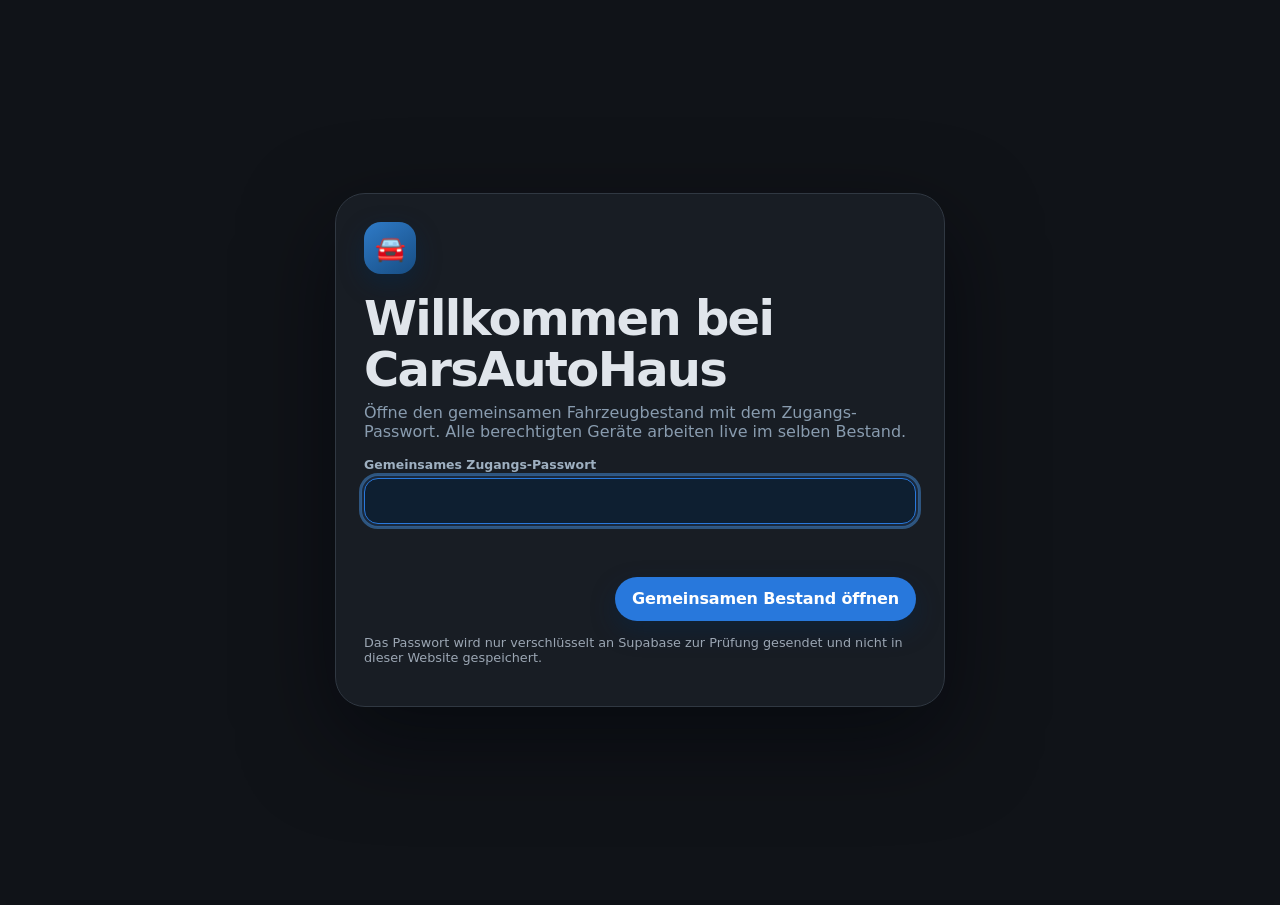
==== commit 54823b18: "Mega" ====
--- a/index.html
+++ b/index.html
@@ -3,7 +3,7 @@
   <head>
     <meta charset="UTF-8" />
     <meta name="viewport" content="width=device-width, initial-scale=1.0, viewport-fit=cover" />
-    <meta name="theme-color" content="#06101f" />
+    <meta name="theme-color" content="#101318" />
     <meta name="description" content="CarsAutoHaus – Fahrzeug-Einkauf, Preisvergleich und Gewinnbewertung" />
     <link rel="manifest" href="manifest.webmanifest" />
     <title>CarsAutoHaus</title>
@@ -176,9 +176,13 @@
       @media (max-width:920px) { .stats-grid { grid-template-columns:repeat(3,1fr); } .vehicle-grid { grid-template-columns:repeat(2,1fr); } .checkboxes { grid-template-columns:repeat(3,1fr); } .form-grid { grid-template-columns:repeat(2,1fr); } }
       @media (max-width:620px) { .app { padding-left:14px; padding-right:14px; padding-bottom:128px; } .topbar { height:63px; } .topbar .brand-mark { width:33px; height:33px; } .sync-status span:last-child { display:none; } .hero { padding:21px 0 16px; } .hero .primary { min-width:46px; padding:0 13px; font-size:0; } .hero .primary::before { content:'＋'; font-size:1.45rem; } .stats-grid { grid-template-columns:repeat(2,1fr); gap:9px; } .stat { min-height:96px; padding:14px; } .stat strong { font-size:1.22rem; } .quick-grid { grid-template-columns:repeat(2,1fr); gap:9px; } .quick { min-height:104px; padding:14px; } .split { grid-template-columns:1fr; gap:12px; } .vehicle-grid { grid-template-columns:1fr; } .form-grid { grid-template-columns:1fr; gap:11px; } .checkboxes,.detail-grid,.cost-summary { grid-template-columns:1fr 1fr; gap:9px; } .form-card { padding:15px; } .form-section { padding:18px 0; } label { font-size:.82rem; } label input,label select { min-height:52px; font-size:1rem; } .toolbar { flex-wrap:nowrap; overflow-x:auto; padding:2px 1px 9px; margin-right:-14px; } .toolbar .search { min-width:260px; } .toolbar .filter { flex:0 0 150px; } .vehicle-card { display:grid; grid-template-columns:128px 1fr; min-height:140px; } .vehicle-cover { height:100%; min-height:140px; border-radius:17px 0 0 17px; } .vehicle-body { align-self:center; } .vehicle-price { margin:7px 0 5px; } .details-header { flex-direction:column; } .details-title { align-items:flex-start; } .two-col { grid-template-columns:1fr; } .modal { padding:16px; border-radius:18px; } .auth-card { padding:21px; } .compare-list { overflow:hidden; } .compare-item { grid-template-columns:1fr auto; gap:8px; } .section-heading { align-items:flex-start; } .section-heading .secondary { min-height:40px; padding:0 10px; font-size:.78rem; } .voice-assistant { padding:15px; margin-bottom:18px; } .voice-assistant-head { gap:10px; } .voice-controls { display:grid; grid-template-columns:1fr 1fr; } .voice-controls button { width:100%; } .voice-progress-copy { font-size:.76rem; } .mobile-fab { display:grid; place-items:center; position:fixed; z-index:24; right:18px; bottom:80px; width:58px; height:58px; color:#fff; border:0; border-radius:20px; background:var(--blue); box-shadow:0 14px 30px rgba(37,134,247,.38); font-size:1.9rem; } .mobile-form-save { display:block; position:fixed; z-index:25; right:14px; left:14px; bottom:72px; width:calc(100% - 28px); min-height:52px; color:#fff; border:0; border-radius:16px; background:var(--blue); box-shadow:0 13px 28px rgba(37,134,247,.32); font-weight:800; } .mobile-form-save[hidden] { display:none; } }
     </style>
-    <link rel="stylesheet" href="premium-ui.css?v=14" />
-  <link rel="stylesheet" href="palette-lock.css?v=14" />
-  <link rel="stylesheet" href="vehicle-analysis.css?v=16" />
+    <link rel="stylesheet" href="premium-ui.css?v=20" />
+  <link rel="stylesheet" href="color-base.css?v=20" />
+  <link rel="stylesheet" href="pinboard.css?v=20" />
+  <link rel="stylesheet" href="calendar.css?v=20" />
+  <link rel="stylesheet" href="garage.css?v=20" />
+  <link rel="stylesheet" href="workspace-navigation.css?v=20" />
+  <link rel="stylesheet" href="refinement.css?v=20" />
   </head>
   <body class="locked">
     <section id="auth-screen" class="auth-screen" aria-live="polite">
@@ -204,17 +208,15 @@
         <div class="section"><div class="section-heading"><h2>Schnellzugriff</h2></div><div class="quick-grid">
           <button class="quick" data-go="form"><span class="emoji">➕</span><b>Neues Auto</b><small>Fahrzeug erfassen</small></button>
           <button class="quick" data-go="autos"><span class="emoji">🚗</span><b>Alle Fahrzeuge</b><small>Bestand verwalten</small></button>
+          <button class="quick" data-go="archive"><span class="emoji">▣</span><b>Archivierte Fahrzeuge</b><small>Archiv öffnen und wiederherstellen</small></button>
+          <button class="quick" data-go="tasks"><span class="emoji">☑</span><b>Offene Aufgaben</b><small>Erledigen, löschen und anpinnen</small></button>
           <button class="quick" data-compare-go="compare-pro"><span class="emoji">⇄</span><b>Vergleich Pro</b><small>Fahrzeuge direkt gegenüberstellen</small></button>
           <button class="quick" data-go="statistics"><span class="emoji">📈</span><b>Statistiken</b><small>Gewinne auswerten</small></button>
           <button class="quick" data-go="favorites"><span class="emoji">★</span><b>Favoriten</b><small>Fahrzeuge beobachten</small></button>
-          <button class="quick" id="export-button"><span class="emoji">⇩</span><b>Export & KI</b><small>Alle Akten exportieren</small></button>
-          <button class="quick" data-ops-go="procurement"><span class="emoji">⌁</span><b>Ankauf</b><small>Markt & Mängel prüfen</small></button>
-          <button class="quick" data-ops-go="accounting"><span class="emoji">▤</span><b>Buchhaltung</b><small>Rechnung & Kassenbuch</small></button>
-          <button class="quick" data-ops-go="showrooms"><span class="emoji">⌂</span><b>Showrooms</b><small>Standorte verwalten</small></button>
-          <button class="quick" data-ops-go="integrations"><span class="emoji">⌘</span><b>Integrationen</b><small>Mobil, Portale & DATEV</small></button>
-          <button class="quick" data-ops-go="chat"><span class="emoji">💬</span><b>Chat</b><small>Gemeinsamer Verlauf</small></button>
+          <button class="quick" id="export-button"><span class="emoji">⇩</span><b>Bestand sichern</b><small>Alle Akten exportieren</small></button>
+          <button class="quick" data-go="showrooms"><span class="emoji">⌂</span><b>Showrooms</b><small>Standorte verwalten</small></button>
         </div></div>
-        <div class="section split"><article class="card list-card"><div class="section-heading"><h2>Zuletzt bearbeitet</h2><button class="secondary" data-go="autos">Alle anzeigen</button></div><div id="recent-list"></div></article><article class="card list-card"><div class="section-heading"><h2>Offene Aufgaben</h2><button class="secondary" id="add-task">＋</button></div><div id="task-list"></div></article></div>
+        <section id="task-pins-section" class="section" hidden><h2>Angeheftete Aufgaben</h2><div id="task-pins" class="task-pin-grid"></div></section><div class="section split"><article class="card list-card"><div class="section-heading"><h2>Zuletzt bearbeitet</h2><button class="secondary" data-go="autos">Alle anzeigen</button></div><div id="recent-list"></div></article><article class="card list-card"><div class="section-heading"><h2>Offene Aufgaben</h2><button class="secondary" id="add-task">＋</button></div><div id="task-list"></div></article></div>
       </section>
 
       <section id="autos-view" class="view">
@@ -223,6 +225,7 @@
         <div id="vehicle-grid" class="vehicle-grid"></div>
       </section>
 
+      <section id="archive-view" class="view"><div class="hero"><div><h1>Archivierte Fahrzeuge</h1><p class="subtitle">Abgelegte Akten. Jederzeit zurück im Bestand.</p></div><button class="secondary" data-go="autos">Alle Fahrzeuge</button></div><div class="toolbar"><div class="search"><input id="archive-search" aria-label="Archiv durchsuchen" placeholder="Marke, Modell, Jahr oder Ort suchen …" /></div></div><div id="archive-grid" class="vehicle-grid"></div></section>
       <section id="search-view" class="view">
         <div class="hero"><div><h1>Vergleiche & Suche</h1><p class="subtitle">Finde gute Einkaufsmöglichkeiten in deinem Bestand.</p></div></div>
         <div class="card form-card"><div class="form-grid"><label>Marke<input id="compare-brand" placeholder="z. B. Ford" /></label><label>Modell<input id="compare-model" placeholder="z. B. Fiesta" /></label><label>Baujahr ab<input id="compare-year" type="number" placeholder="2014" /></label><label>Kilometer bis<input id="compare-km" type="number" placeholder="150000" /></label><label>Preis bis<input id="compare-price" type="number" placeholder="10000" /></label><label>Getriebe<select id="compare-gear"><option value="">Alle</option><option>Automatik</option><option>Handschaltung</option><option>DSG</option><option>CVT</option></select></label></div><div class="form-actions"><button class="primary" id="run-compare">Vergleich starten</button></div></div>
@@ -295,21 +298,28 @@
       </section>
 
       <section id="detail-view" class="view"><div id="detail-content"></div></section>
-      <section id="profile-view" class="view"><div class="hero"><div><h1>Gemeinsamer Bestand</h1><p class="subtitle">Ein Passwort, ein live synchronisierter Fahrzeugbestand.</p></div></div><div class="card form-card"><div class="form-section"><h2>Aktiver Zugang</h2><label>Zugriffsart<input id="name-setting" value="Gemeinsamer Zugriff" readonly /></label><p class="muted" style="margin-top:12px">Alle Änderungen werden sicher im gemeinsamen Datenspeicher gespeichert und auf anderen berechtigten Geräten aktualisiert.</p></div><div class="form-section"><h2>Datenverwaltung</h2><p class="muted">Exportiere den aktuellen Fahrzeugbestand. Das vollständige Zurücksetzen ist nur direkt über die Datenablage möglich, damit niemand versehentlich den gemeinsamen Bestand löscht.</p><div class="form-actions"><button class="secondary" id="profile-export">CSV exportieren</button></div><label style="margin-top:16px">Bestehende CarsAutoHaus-Sicherung übernehmen<input id="backup-import" type="file" accept="application/json,.json" /></label><p class="muted" style="margin-top:8px">Liest den bisherigen Inhalt einer lokalen Bestandssicherung ein und führt Fahrzeuge sowie Aufgaben anhand ihrer Änderungszeit zusammen.</p></div></div></section>
+      <section id="profile-view" class="view"><div class="hero"><div><h1>Einstellungen</h1><p class="subtitle">Ein Passwort, ein live synchronisierter Fahrzeugbestand.</p></div></div><div class="card form-card"><div class="form-section"><h2>Profil & Zugang</h2><label>Zugriffsart<input id="name-setting" value="Gemeinsamer Zugriff" readonly /></label><p class="muted" style="margin-top:12px">Alle Änderungen werden sicher im gemeinsamen Datenspeicher gespeichert und auf anderen berechtigten Geräten aktualisiert.</p></div><div class="form-section"><h2>Datenverwaltung</h2><p class="muted">Exportiere den aktuellen Fahrzeugbestand. Das vollständige Zurücksetzen ist nur direkt über die Datenablage möglich, damit niemand versehentlich den gemeinsamen Bestand löscht.</p><div class="form-actions"><button class="secondary" id="profile-export">Bestand sichern (JSON)</button></div><label style="margin-top:16px">Bestehende CarsAutoHaus-Sicherung übernehmen<input id="backup-import" type="file" accept="application/json,.json" /></label><p class="muted" style="margin-top:8px">Liest den bisherigen Inhalt einer lokalen Bestandssicherung ein und führt Fahrzeuge sowie Aufgaben anhand ihrer Änderungszeit zusammen.</p></div></div></section>
     </main>
-    <nav class="bottom-nav" aria-label="Hauptnavigation"><div class="nav-inner"><button class="nav-button active" data-go="home"><span class="nav-icon">⌂</span>Home</button><button class="nav-button" data-go="autos"><span class="nav-icon">🚗</span>Autos</button><button class="nav-button" data-go="search"><span class="nav-icon">⌕</span>Autosuche</button><button class="nav-button" data-compare-go="compare-pro"><span class="nav-icon">⇄</span>Vergleich</button><button class="nav-button" data-go="vehicle-ranking"><span class="nav-icon">✦</span>KI-Fahrzeugranking</button><button class="nav-button" data-go="statistics"><span class="nav-icon">▥</span>Statistik</button><button class="nav-button" data-go="profile"><span class="nav-icon">◉</span>Profil</button></div></nav>
+    <nav class="bottom-nav" aria-label="Hauptnavigation"><div class="nav-inner"><button class="nav-button active" data-go="home"><span class="nav-icon">⌂</span>Home</button><button class="nav-button" data-go="autos"><span class="nav-icon">🚗</span>Autos</button><button class="nav-button" data-go="search"><span class="nav-icon">⌕</span>Autosuche</button><button class="nav-button" data-compare-go="compare-pro"><span class="nav-icon">⇄</span>Vergleich</button><button class="nav-button" data-go="statistics"><span class="nav-icon">▥</span>Statistik</button></div></nav>
     <button id="mobile-new" class="mobile-fab" aria-label="Neues Fahrzeug">＋</button>
     <button id="mobile-form-save" class="mobile-form-save" hidden>Fahrzeug speichern</button>
     <div id="notice" class="notice"></div>
     <div id="task-modal" class="modal-backdrop"><div class="modal"><div class="modal-head"><div><h2>Neue Aufgabe</h2><p class="muted">Sie erscheint auf deinem Dashboard.</p></div><button class="close-x" data-close-modal>×</button></div><form id="task-form"><div class="two-col"><label>Aufgabe<input name="title" required placeholder="z. B. Fiesta besichtigen" /></label><label>Termin<input name="date" required type="date" /></label></div><div class="form-actions"><button type="button" class="secondary" data-close-modal>Abbrechen</button><button class="primary" type="submit">Hinzufügen</button></div></form></div></div>
     <div id="compare-modal" class="modal-backdrop"><div class="modal"><div class="modal-head"><div><h2>Fahrzeuge vergleichen</h2><p class="muted">Die Unterschiede sind aus Sicht des ausgewählten Fahrzeugs eingefärbt.</p></div><button class="close-x" data-close-modal>×</button></div><div id="compare-modal-content"></div></div></div>
     <script src="config.js"></script>
-    <script type="module" src="app.js?v=16"></script>
+    <script src="inventory-core.js?v=20"></script>
+    <script type="module" src="app.js?v=20"></script>
     <script src="voice-assistant.js" defer></script>
     <script src="free-dictation.js" defer></script>
     <script src="listing-paste-import.js" defer></script>
-    <script src="operations-suite.js?v=14" defer></script>
-    <script src="comparison-pro.js?v=14" defer></script>
+    <script src="showrooms.js?v=20" defer></script>
+    <script src="comparison-pro.js?v=20" defer></script>
+    <script src="pinboard-sync.js?v=20" defer></script>
+    <script src="pinboard-calculator.js?v=20" defer></script>
+    <script src="pinboard.js?v=20" defer></script>
+    <script src="workspace-data.js?v=20" defer></script>
+    <script src="calendar-core.js?v=20" defer></script>
+    <script src="calendar.js?v=20" defer></script>
+    <script type="module" src="garage.js?v=20"></script>
   </body>
 </html>
-
--- a/color-base.css
+++ b/color-base.css
@@ -0,0 +1,20 @@
+/* Graphite, brushed silver and restrained blue. Status colours remain meaningful. */
+:root{color-scheme:dark;--black:#080b10;--deep-navy:#101318;--navy:#181d24;--dark-blue:#222b36;--royal-blue:#2878dc;--turquoise:#70abed;--light-gray:#e0e5eb;--white-accent:#f6f8fa;--bg:#101318;--panel:#181d24;--panel-2:#222932;--line:#303842;--text:#e0e5eb;--muted:#9ba6b3;--blue:#2878dc;--blue-soft:#203853;--green:#81b8a1;--yellow:#d2b984;--red:#df8990;--shadow:0 18px 52px #0005;--shadow-sm:0 10px 28px #0003}
+html,body{background:var(--bg);color:var(--text)}
+body{background-image:none}h1,h2,h3{color:var(--text)}
+.auth-screen{background:#101318}.auth-card,.card{background:var(--panel);border-color:var(--line)}
+.brand-mark,.primary,.mobile-fab,.mobile-form-save{background:var(--blue);color:white}
+.topbar,.bottom-nav{background:#14191ff5;border-color:var(--line)}
+.nav-button.active{background:#203853;color:#a5ceff}.nav-button{color:var(--muted)}
+input,select,textarea{background:#11171e;color:var(--text);border-color:#36414e}
+input:focus,select:focus,textarea:focus{border-color:var(--blue);box-shadow:0 0 0 3px #2878dc22}
+.secondary,.icon-button{background:#202833;color:var(--text);border-color:var(--line)}
+.profit-positive,.up{color:var(--green)}.profit-negative{color:var(--red)}
+.sync-dot.online{background:var(--green)}.sync-dot.error{background:var(--red)}
+.quick{background:var(--panel);border-color:var(--line)}.quick:hover{background:#202833;border-color:#47739f}
+.vehicle-cover{background:#242d38}.vehicle-name,.vehicle-price{color:var(--text)}
+.favourite{background:#111820e8;color:#b5d5ff}.vehicle-row:hover{background:#27364955}
+.notice{background:#1c2c40;border-color:#447eb9;color:#eff6ff}
+.muted,.subtitle,.vehicle-meta,.quick small{color:var(--muted)}
+input[type=checkbox],input[type=radio]{accent-color:var(--blue)}a{color:#8cbfff}
+::selection{color:white;background:#2878dc}*{scrollbar-color:#4c6179 #151a21}
--- a/pinboard.css
+++ b/pinboard.css
@@ -0,0 +1,128 @@
+/* Scoped to the pinboard so the existing website keeps its own appearance. */
+#pinboard-view {
+  color-scheme: light;
+  --pb-ink: #262c29; --pb-muted: #7a827c; --pb-line: #e3e7e0; --pb-accent: #365647;
+  position: fixed; inset: 0; z-index: 40; padding: 0; margin: 0; max-width: none;
+  background: #f7f8f4; color: var(--pb-ink); font: 14px/1.5 Inter, system-ui, sans-serif;
+  animation: none; isolation: isolate; text-align: left;
+}
+body.pb-open { overflow: hidden; }
+body.locked #pinboard-view { display: none !important; }
+#pinboard-view *, #pb-picker * { box-sizing: border-box; }
+#pinboard-view button, #pb-picker button {
+  appearance: none; min-height: 36px; border: 1px solid var(--pb-line, #e3e7e0); border-radius: 10px;
+  padding: 8px 12px; background: #fff; color: #333d36; font: inherit; font-weight: 500;
+  box-shadow: none; cursor: pointer; transform: none; letter-spacing: 0;
+}
+#pinboard-view button:hover, #pb-picker button:hover { background: #edf1e9; }
+#pinboard-view button:disabled { opacity: .45; cursor: not-allowed; }
+#pinboard-view :focus-visible, #pb-picker :focus-visible { outline: 3px solid #6c9881; outline-offset: 3px; }
+#pinboard-view .pb-primary, #pb-picker .pb-primary { background: #365647; color: #fff; border-color: #365647; }
+#pinboard-view .pb-primary:hover, #pb-picker .pb-primary:hover { background: #284336; }
+#pinboard-view .pb-top {
+  position: absolute; inset: 0 0 auto; z-index: 4; display: flex; align-items: center; justify-content: space-between;
+  gap: 20px; padding: 18px 28px; border-bottom: 1px solid #e7ebe3; background: #fafbf8ed; backdrop-filter: blur(16px);
+}
+#pinboard-view .pb-brand, #pinboard-view .pb-actions, #pinboard-view .pb-controls { display: flex; align-items: center; gap: 8px; }
+#pinboard-view .pb-brand { gap: 14px; }
+#pinboard-view .pb-brand h1 { font: 600 18px/1.2 Inter, system-ui, sans-serif; letter-spacing: -.5px; margin: 0; color: #26382d; }
+#pinboard-view .pb-brand small { display: block; font-size: 11px; color: #7a827c; margin-top: 3px; }
+#pinboard-view .pb-icon { width: 36px; padding: 6px; font-size: 18px; flex-shrink: 0; }
+#pinboard-view .pb-viewport { position: absolute; inset: 80px 0 66px; overflow: hidden; touch-action: none; cursor: grab; background-image: radial-gradient(#d8ddd2 1px, transparent 1px); background-size: 24px 24px; }
+#pinboard-view .pb-viewport:active { cursor: grabbing; }
+#pinboard-view .pb-world { position: absolute; width: 0; height: 0; transform-origin: 0 0; }
+#pinboard-view .pb-edges { position: absolute; top: 0; left: 0; width: 1px; height: 1px; overflow: visible; pointer-events: none; }
+#pinboard-view .pb-thread { fill: none; stroke: #9caea0; stroke-width: 2; }
+#pinboard-view .pb-thread-hit { fill: none; stroke: transparent; stroke-width: 18; pointer-events: stroke; cursor: pointer; }
+#pinboard-view .pb-thread-hit:hover + .pb-thread, #pinboard-view .pb-edge:focus .pb-thread { stroke: #365647; stroke-width: 3; }
+#pinboard-view .pb-card {
+  position: absolute; width: 240px; border: 1px solid #00000013; border-radius: 15px; padding: 0;
+  background: var(--pb-card-bg, #fff); color: var(--pb-card-ink, #262c29); box-shadow: 0 3px 6px #23372105, 0 12px 32px #2337210c;
+  cursor: default; overflow: visible; transition: box-shadow .15s; user-select: none;
+}
+#pinboard-view .pb-card.pb-selected { outline: 2px solid #527a62; outline-offset: 4px; }
+#pinboard-view .pb-card.pb-link-source { outline: 2px dashed #527a62; outline-offset: 4px; }
+#pinboard-view .pb-card.pb-dragging { box-shadow: 0 18px 40px #23372126; }
+#pinboard-view .pb-card-head { display: flex; align-items: center; gap: 4px; padding: 8px 10px; height: 44px; }
+#pinboard-view .pb-handle { flex: 1; text-align: left; color: inherit; opacity: .65; font-size: 11px; letter-spacing: .08em; cursor: grab; min-width: 0; touch-action: none; }
+#pinboard-view .pb-handle:active { cursor: grabbing; }
+#pinboard-view .pb-card button { color: inherit; background: transparent; border: 0; min-height: 28px; padding: 2px 5px; border-radius: 6px; }
+#pinboard-view .pb-card button:hover { background: #88888825; }
+#pinboard-view .pb-color { display: inline-flex; align-items: center; justify-content: center; width: 26px; height: 28px; margin: 0; }
+#pinboard-view input[type=color] { appearance: none; padding: 0; width: 18px; height: 18px; border: 1px solid #89918780; border-radius: 50%; background: transparent; cursor: pointer; overflow: hidden; }
+#pinboard-view input[type=color]::-webkit-color-swatch-wrapper { padding: 0; }
+#pinboard-view input[type=color]::-webkit-color-swatch { border: 0; border-radius: 50%; }
+#pinboard-view .pb-photo { margin: 0 10px; height: 126px; border-radius: 8px; overflow: hidden; background: #00000006; display: grid; place-items: center; font-size: 12px; color: inherit; }
+#pinboard-view .pb-photo img { width: 100%; height: 100%; object-fit: cover; display: block; }
+#pinboard-view .pb-card-body { padding: 12px 15px 14px; }
+#pinboard-view .pb-card h2 { color: inherit; margin: 0 0 5px; font-size: 15px; font-weight: 600; letter-spacing: -.25px; overflow-wrap: anywhere; }
+#pinboard-view .pb-price { display: block; font-size: 19px; font-weight: 600; margin-bottom: 9px; letter-spacing: -.5px; }
+#pinboard-view .pb-specs { display: grid; grid-template-columns: 1fr 1fr; gap: 6px; font-size: 11px; opacity: .8; }
+#pinboard-view .pb-select { display: flex; align-items: center; gap: 8px; margin: 14px 0 0; padding-top: 11px; border-top: 1px solid #88888830; color: inherit; font-size: 12px; cursor: pointer; }
+#pinboard-view .pb-select input { width: 15px; height: 15px; margin: 0; accent-color: #365647; }
+#pinboard-view .pb-note-title, #pinboard-view .pb-note-text { display: block; width: 100%; border: 0; border-radius: 0; background: transparent; color: inherit; padding: 0; margin: 0; box-shadow: none; user-select: text; }
+#pinboard-view .pb-note-title { font: 600 16px/1.5 Inter, system-ui, sans-serif; margin-bottom: 10px; }
+#pinboard-view .pb-note-text { min-height: 130px; height: 150px; resize: vertical; font: 13px/1.75 Inter, system-ui, sans-serif; touch-action: auto; }
+#pinboard-view .pb-note-title::placeholder, #pinboard-view .pb-note-text::placeholder { color: inherit; opacity: .4; }
+#pinboard-view .pb-port { position: absolute; top: calc(50% - 12px); right: -13px; width: 24px; height: 24px; min-height: 24px !important; background: #fff !important; color: #678273 !important; border: 1px solid #c5d1c6 !important; border-radius: 50% !important; padding: 0 !important; cursor: crosshair; touch-action: none; z-index: 2; }
+#pinboard-view .pb-empty { position: absolute; top: 45%; left: 50%; transform: translate(-50%, -50%); text-align: center; color: #899286; width: min(320px, 80%); pointer-events: none; }
+#pinboard-view .pb-empty[hidden] { display: none; }
+#pinboard-view .pb-empty svg { width: 36px; height: 36px; margin-bottom: 14px; opacity: .6; }
+#pinboard-view .pb-empty h2 { margin: 0 0 7px; font: 500 21px/1.4 Inter, system-ui, sans-serif; letter-spacing: -.6px; color: #74816f; }
+#pinboard-view .pb-empty p { font-size: 13px; margin: 0; color: #899286; }
+#pinboard-view .pb-bottom { position: absolute; inset: auto 0 0; min-height: 66px; padding: 12px 24px max(12px, env(safe-area-inset-bottom)); display: flex; align-items: center; justify-content: space-between; gap: 12px; background: #fafbf8ed; border-top: 1px solid #e7ebe3; z-index: 4; }
+#pinboard-view .pb-status { font-size: 11px; color: #7a827c; }
+#pinboard-view .pb-controls { flex-shrink: 0; }
+#pinboard-view .pb-controls button { font-size: 12px; }
+#pinboard-view .pb-zoom { min-width: 44px; font-size: 11px; text-align: center; color: #727c70; }
+#pinboard-view .pb-help { position: absolute; top: 92px; right: 24px; max-width: min(330px, calc(100vw - 40px)); border: 1px solid #e3e7e0; background: #fff; border-radius: 14px; padding: 20px; box-shadow: 0 15px 50px #00000012; z-index: 6; color: #556051; font-size: 13px; }
+#pinboard-view .pb-help p { margin: 0 0 10px; }
+#pinboard-view .pb-help p:last-child { margin-bottom: 0; }
+#pinboard-view [hidden] { display: none !important; }
+#pb-picker { width: min(520px, calc(100vw - 24px)); max-height: min(720px, 90dvh); padding: 24px; margin: auto; border: 1px solid #e3e7e0; border-radius: 20px; background: #fafbf8; color: #262c29; box-shadow: 0 30px 100px #00000025; font: 14px/1.5 Inter, system-ui, sans-serif; }
+#pb-picker::backdrop { background: #1b2b2140; backdrop-filter: blur(3px); }
+#pb-picker { color-scheme: light; }
+/* The existing palette lock deliberately uses global !important rules. */
+#pinboard-view .pb-viewport { background-image: radial-gradient(#d8ddd2 1px, transparent 1px) !important; }
+#pinboard-view h1, #pinboard-view h2, #pinboard-view label { color: inherit !important; }
+#pinboard-view .pb-note-title, #pinboard-view .pb-note-text, #pinboard-view input[type=color] {
+  color: inherit !important; background: transparent !important; box-shadow: none !important;
+}
+#pinboard-view input[type=color] { width: 18px !important; height: 18px !important; min-height: 18px !important; }
+#pinboard-view .pb-note-title { min-height: 0; }
+#pinboard-view .pb-select input { box-shadow: none !important; }
+#pinboard-view .pb-note-title::placeholder, #pinboard-view .pb-note-text::placeholder { color: inherit !important; }
+#pb-picker h2 { color: #26382d !important; }
+#pb-picker input { color: #262c29 !important; background: #fff !important; border-color: #dce2d8 !important; box-shadow: none !important; }
+#pb-picker input::placeholder { color: #7a827c !important; }
+#pb-picker .pb-picker-head { display: flex; align-items: center; justify-content: space-between; margin-bottom: 8px; }
+#pb-picker h2 { font-size: 20px; margin: 0; color: #26382d; }
+#pb-picker p { color: #7a827c; font-size: 13px; margin: 0 0 18px; }
+#pb-picker input { width: 100%; border: 1px solid #dce2d8; background: #fff; color: #262c29; border-radius: 10px; padding: 12px; font: inherit; box-shadow: none; }
+#pb-picker .pb-results { display: grid; gap: 8px; margin-top: 16px; max-height: 52dvh; overflow: auto; }
+#pb-picker .pb-result { display: flex; align-items: center; gap: 12px; text-align: left; width: 100%; padding: 10px; }
+#pb-picker .pb-result img, #pb-picker .pb-result-placeholder { width: 66px; height: 48px; object-fit: cover; border-radius: 6px; background: #edf0e9; display: grid; place-items: center; }
+#pb-picker .pb-result span { flex: 1; }
+#pb-picker .pb-result b, #pb-picker .pb-result small { display: block; }
+#pb-picker .pb-result small { color: #7a827c; font-size: 11px; }
+@media (max-width: 650px) {
+  #pinboard-view .pb-top { padding: 12px; gap: 10px; flex-wrap: wrap; }
+  #pinboard-view .pb-brand { flex: 1; }
+  #pinboard-view .pb-actions { width: 100%; gap: 6px; }
+  #pinboard-view .pb-actions button { flex: 1; padding: 8px; font-size: 12px; }
+  #pinboard-view .pb-viewport { top: 122px; bottom: 100px; }
+  #pinboard-view .pb-bottom { min-height: 100px; padding: 9px 12px; flex-wrap: wrap; gap: 6px; }
+  #pinboard-view .pb-status { width: 100%; }
+  #pinboard-view .pb-controls { gap: 4px; }
+  #pinboard-view .pb-controls button { padding: 6px 8px; }
+  #pinboard-view .pb-help { top: 134px; right: 12px; }
+}
+@media (prefers-reduced-motion: reduce) { #pinboard-view * { transition: none !important; } }
+#pinboard-view .pb-calc-expression { width: 100%; padding: 8px; border: 1px solid #8884; border-radius: 8px; color: inherit !important; background: #8888880c !important; box-shadow: none !important; font-size: 13px; }
+#pinboard-view .pb-calc-expression::placeholder { color: inherit !important; opacity: .5; }
+#pinboard-view .pb-calc-result { display: block; min-height: 50px; padding: 10px 0; text-align: right; font-size: 22px; font-weight: 600; overflow-wrap: anywhere; }
+#pinboard-view .pb-calc-keys { display: grid; grid-template-columns: repeat(4, 1fr); gap: 6px; }
+#pinboard-view .pb-calc-keys button { min-height: 35px; padding: 6px; border: 1px solid #8883; background: #8888880c; font-size: 15px; }
+#pinboard-view .pb-calc-keys button[data-pb-calc="="] { grid-column: 1 / -1; background: #365647; color: white; }
+#pinboard-view .pb-calc-hint { display: block; margin-top: 10px; font-size: 9px; opacity: .65; }
+@media (max-width: 650px) { #pinboard-view .pb-actions button { padding: 7px 4px; font-size: 10px; } }
--- a/calendar.css
+++ b/calendar.css
@@ -0,0 +1,128 @@
+#calendar-view { --cal-bg:#0c1117; --cal-panel:#111820; --cal-border:#26313d; --cal-text:#e8eef4; --cal-muted:#8d9caa; --cal-accent:#8ac9d6; color:var(--cal-text); font:16px/1.5 Inter,system-ui,sans-serif; padding:0 0 20px; }
+#calendar-view *, .cars-calendar-dialog * { box-sizing:border-box; }
+#calendar-view h1,#calendar-view h2,.cars-calendar-dialog h2 { color:#e8eef4 !important; letter-spacing:-.04em; }
+#calendar-view h1 { font-size:clamp(28px,3.5vw,46px); line-height:1.15; font-weight:500; margin:0 0 12px; }
+#calendar-view h2 { margin:0; font-size:20px; font-weight:500; }
+#calendar-view button,.cars-calendar-dialog button { min-height:38px; border:1px solid #2b3743; border-radius:9px; background:#151e27; color:#dce6ed; padding:8px 12px; font:500 14px/1.4 Inter,system-ui,sans-serif; cursor:pointer; box-shadow:none; transform:none; transition:background .15s,border-color .15s; }
+#calendar-view button:hover,.cars-calendar-dialog button:hover { background:#20313d; border-color:#546c7c; }
+#calendar-view button:disabled,.cars-calendar-dialog button:disabled { cursor:not-allowed; opacity:.45; }
+#calendar-view .cal-primary,.cars-calendar-dialog .cal-primary { color:#102027 !important; background:#9cd2dc !important; border-color:#9cd2dc !important; }
+#calendar-view .cal-primary:hover,.cars-calendar-dialog .cal-primary:hover { background:#b8e3ea !important; }
+#calendar-view :focus-visible,.cars-calendar-dialog :focus-visible { outline:2px solid #91d1de; outline-offset:3px; }
+#calendar-view input,#calendar-view select,.cars-calendar-dialog input,.cars-calendar-dialog select,.cars-calendar-dialog textarea { color:#e8eef4 !important; background:#0b1219 !important; border:1px solid #2b3743 !important; border-radius:8px; box-shadow:none !important; font:14px/1.5 Inter,system-ui,sans-serif; padding:10px 12px; min-height:42px; }
+#calendar-view input::placeholder,.cars-calendar-dialog input::placeholder,.cars-calendar-dialog textarea::placeholder { color:#82929f !important; }
+#calendar-view select,.cars-calendar-dialog select { appearance:none; padding-right:32px; background-image:url("data:image/svg+xml,%3Csvg xmlns='http://www.w3.org/2000/svg' width='12' height='12' viewBox='0 0 12 12'%3E%3Cpath d='m3 4 3 3 3-3' fill='none' stroke='%23a7bdca' stroke-width='1.5'/%3E%3C/svg%3E") !important; background-repeat:no-repeat !important; background-position:right 10px center !important; background-size:12px 12px !important; }
+#calendar-view [hidden],.cars-calendar-dialog [hidden] { display:none !important; }
+#calendar-view .cal-hero { display:flex; align-items:center; justify-content:space-between; gap:24px; padding:34px 0 30px; }
+.cal-eyebrow { margin:0 0 12px; font-size:12px; letter-spacing:.16em; color:#8ba3b4; }
+#calendar-view .cal-subtitle { margin:0; color:#91a1af; font-size:16px; }
+#calendar-view .cal-layout { display:grid; grid-template-columns:250px minmax(0,1fr); gap:20px; }
+#calendar-view .cal-sidebar { padding:20px 18px; border:1px solid #26313d; border-radius:16px; background:#0c131b; min-width:0; align-self:start; }
+#calendar-view .cal-side-heading { display:flex; align-items:center; justify-content:space-between; gap:8px; flex-wrap:wrap; color:#8d9caa; font-size:12px; letter-spacing:.06em; margin-bottom:15px; }
+#calendar-view .cal-side-heading input { width:100%; }
+#calendar-view #cal-selected-label { font-size:18px; margin-bottom:16px; }
+#calendar-view #cal-selected-events { display:grid; gap:8px; }
+#calendar-view .cal-muted { color:#899aa9; font-size:14px; margin:12px 0; }
+#calendar-view .cal-plain { width:100%; margin-top:12px; background:transparent; color:#a2cbd5; border-style:dashed; }
+#calendar-view .cal-pins-heading { margin-top:30px; padding-top:22px; border-top:1px solid #26313d; }
+#calendar-view .cal-pins-heading button { width:32px; min-height:30px; padding:3px; }
+#calendar-view .cal-car-pin { display:flex; align-items:flex-start; gap:9px; position:relative; padding:13px 0; border-bottom:1px solid #26313d; cursor:grab; }
+#calendar-view .cal-car-pin img,#calendar-view .cal-car-placeholder,.cars-calendar-dialog .cal-car-placeholder { width:52px; height:42px; border-radius:6px; object-fit:cover; background:#1e2b36; display:grid; place-items:center; flex-shrink:0; }
+#calendar-view .cal-car-pin div { min-width:0; padding-right:13px; }
+#calendar-view .cal-car-pin b { display:block; font-size:14px; overflow-wrap:anywhere; }
+#calendar-view .cal-car-pin small { display:block; font-size:12px; color:#8d9caa; margin:3px 0 7px; }
+#calendar-view .cal-car-pin button { padding:3px 6px; min-height:28px; font-size:12px; }
+#calendar-view .cal-car-pin .cal-remove-pin { position:absolute; right:-7px; top:7px; background:transparent; border:0; font-size:18px; }
+#calendar-view .cal-help,.cars-calendar-dialog .cal-help { color:#8293a3; font-size:12px; line-height:1.6; margin:14px 0; }
+#calendar-view .cal-transfer { display:flex; gap:6px; margin-top:22px; }
+#calendar-view .cal-transfer button { padding:7px 8px; font-size:12px; }
+#calendar-view .cal-main { min-width:0; background:#10171f; border:1px solid #26313d; border-radius:16px; overflow:hidden; }
+#calendar-view .cal-toolbar { display:flex; align-items:center; justify-content:space-between; gap:16px; flex-wrap:wrap; padding:20px; }
+#calendar-view .cal-period { display:flex; align-items:center; gap:10px; flex-wrap:wrap; }
+#calendar-view .cal-period h2 { font-size:20px; margin:0 6px; }
+#calendar-view .cal-period >button:first-child,#calendar-view .cal-period >button:nth-of-type(2) { padding:4px 10px; font-size:23px; }
+#calendar-view .cal-modes { display:flex; background:#090f15; padding:4px; border:1px solid #26313d; border-radius:10px; }
+#calendar-view .cal-modes button { background:transparent; border:0; min-height:32px; padding:6px 11px; color:#91a1af; }
+#calendar-view .cal-modes button.is-selected { color:#e5f1f5; background:#263540; box-shadow:0 1px 5px #0004; }
+#calendar-view .cal-filterbar { display:flex; align-items:center; gap:10px; padding:0 20px 18px; flex-wrap:wrap; }
+#calendar-view .cal-filterbar input { width:min(100%,290px); }
+#calendar-view .cal-filterbar select { width:180px; }
+#calendar-view #cal-count { margin-left:auto; font-size:12px; color:#8d9caa; }
+#calendar-view .cal-weekdays,#calendar-view .cal-month { display:grid; grid-template-columns:repeat(7,minmax(0,1fr)); }
+#calendar-view .cal-weekdays { border-top:1px solid #26313d; background:#0d141b; }
+#calendar-view .cal-weekdays span { text-align:center; padding:11px 4px; color:#9cadba; font-size:14px; }
+#calendar-view .cal-day { min-height:122px; border-top:1px solid #26313d; border-right:1px solid #26313d; padding:6px; }
+#calendar-view .cal-day:nth-child(7n) { border-right:0; }
+#calendar-view .cal-outside { background:#0b1219; }
+#calendar-view .cal-outside .cal-day-top >button:first-child { color:#556573; }
+#calendar-view .cal-chosen { background:#17232c; }
+#calendar-view .cal-day-top { display:flex; align-items:center; justify-content:space-between; margin-bottom:6px; }
+#calendar-view .cal-day-top button { min-height:30px; min-width:30px; border:0; border-radius:50%; background:transparent; padding:3px; }
+#calendar-view .cal-today .cal-day-top >button:first-child { background:#a1cfda; color:#0b1a22; }
+#calendar-view .cal-day-add { opacity:0; }
+#calendar-view .cal-day:hover .cal-day-add,#calendar-view .cal-day:focus-within .cal-day-add { opacity:1; }
+#calendar-view .cal-day-events { display:grid; gap:4px; }
+#calendar-view .cal-event { display:flex; align-items:center; gap:5px; min-height:30px; width:100%; padding:5px 6px; border:0; border-left:3px solid var(--event-color); border-radius:4px; color:#e3edf3; background:color-mix(in srgb,var(--event-color) 14%,#111820); text-align:left; overflow:hidden; }
+#calendar-view .cal-event:hover { background:color-mix(in srgb,var(--event-color) 25%,#111820); }
+#calendar-view .cal-event-time { font-size:11px; opacity:.75; white-space:nowrap; }
+#calendar-view .cal-event-title { font-size:13px; white-space:nowrap; overflow:hidden; text-overflow:ellipsis; flex:1; }
+#calendar-view .cal-car-count { color:var(--event-color); }
+#calendar-view .cal-more { font-size:11px; min-height:24px; padding:2px; background:transparent; border:0; color:#a2b8c6; }
+#calendar-view .cal-foot { display:flex; justify-content:space-between; gap:12px; flex-wrap:wrap; padding:12px 20px; color:#80929f; font-size:12px; border-top:1px solid #26313d; }
+#calendar-view .cal-time-shell { overflow:auto; }
+#calendar-view .cal-time-head,#calendar-view .cal-all-day { display:grid; grid-template-columns:60px repeat(var(--days),minmax(78px,1fr)); border-top:1px solid #26313d; }
+#calendar-view .cal-time-head >span,#calendar-view .cal-all-day >span { font-size:10px; padding:15px 5px; color:#8d9caa; }
+#calendar-view .cal-time-head button { border:0; border-radius:0; background:#0d141b; font-size:13px; padding:15px 4px; }
+#calendar-view .cal-time-head .cal-current-day { color:#9cd2dc; background:#1b2c36; }
+#calendar-view .cal-all-day >div { border-left:1px solid #26313d; min-height:45px; padding:4px; display:grid; gap:3px; align-content:start; }
+#calendar-view .cal-time-scroll { max-height:650px; overflow:auto; }
+#calendar-view .cal-time-grid { display:grid; grid-template-columns:60px repeat(var(--days),minmax(78px,1fr)); min-width:0; }
+#calendar-view .cal-hours { display:grid; grid-template-rows:repeat(24,48px); background:#0d141b; }
+#calendar-view .cal-hours span { font-size:11px; color:#8193a1; padding:0 6px; text-align:right; transform:translateY(-8px); }
+#calendar-view .cal-time-day { position:relative; border-left:1px solid #26313d; }
+#calendar-view .cal-hour-slot { display:block; width:100%; height:48px; min-height:48px; border:0; border-top:1px solid #26313d; border-radius:0; background:transparent; }
+#calendar-view .cal-hour-slot:hover { background:#1b2b35; }
+#calendar-view .cal-positioned { position:absolute; padding:1px 3px; min-width:0; z-index:1; }
+#calendar-view .cal-positioned .cal-event { height:100%; flex-wrap:wrap; align-content:start; }
+#calendar-view .cal-positioned .cal-event-title { white-space:normal; font-size:12px; line-height:1.25; }
+#calendar-view .cal-agenda { padding:0 20px; }
+#calendar-view .cal-agenda article { display:grid; grid-template-columns:75px minmax(0,1fr) auto; align-items:center; gap:14px; padding:20px 0; border-top:1px solid #26313d; }
+#calendar-view .cal-agenda-date strong { display:block; font-size:28px; font-weight:400; line-height:1.2; }
+#calendar-view .cal-agenda-date span,#calendar-view .cal-agenda p { font-size:12px; color:#8d9caa; }
+#calendar-view .cal-agenda p { margin:8px 0 0; }
+#calendar-view .cal-agenda .cal-event { max-width:500px; min-height:40px; }
+#calendar-view .cal-agenda .cal-event-title { font-size:16px; }
+#calendar-view .cal-agenda-end { font-size:13px; color:#a1b2be; }
+#calendar-view .cal-empty { text-align:center; padding:90px 20px; color:#a1b2be; }
+#calendar-view .cal-empty b { font-size:23px; font-weight:400; color:#dce6ed; }
+.cars-calendar-dialog { color-scheme:dark; width:min(660px,calc(100vw - 24px)); max-height:90dvh; margin:auto; overflow:auto; border:1px solid #35434f; border-radius:18px; padding:26px; background:#111820; color:#e8eef4; box-shadow:0 28px 120px #0008; font:16px/1.5 Inter,system-ui,sans-serif; }
+.cars-calendar-dialog::backdrop { background:#02070bba; backdrop-filter:blur(6px); }
+.cars-calendar-dialog form { display:grid; gap:15px; }
+.cars-calendar-dialog h2 { font-size:25px; margin:0; }
+.cars-calendar-dialog .cal-dialog-head { display:flex; align-items:flex-start; justify-content:space-between; gap:15px; margin-bottom:10px; }
+.cars-calendar-dialog .cal-dialog-head >button { min-width:36px; font-size:20px; padding:3px; }
+.cars-calendar-dialog label { display:flex; flex-direction:column; align-items:stretch; gap:7px; color:#becbd5 !important; font-size:14px; font-weight:400; }
+.cars-calendar-dialog input,.cars-calendar-dialog select,.cars-calendar-dialog textarea { width:100%; }
+.cars-calendar-dialog input[type=color] { padding:5px; min-height:42px; }
+.cars-calendar-dialog .cal-checkbox { display:flex; flex-direction:row; align-items:center; gap:10px; }
+.cars-calendar-dialog input[type=checkbox] { width:18px; height:18px; min-height:18px; accent-color:#9cd2dc; }
+.cars-calendar-dialog .cal-form-grid { display:grid; grid-template-columns:1fr 1fr; gap:14px; }
+.cars-calendar-dialog .cal-help { margin:0; }
+.cars-calendar-dialog .cal-attachment-head { display:flex; align-items:center; justify-content:space-between; gap:10px; margin-top:8px; font-size:14px; }
+.cars-calendar-dialog #cal-event-cars { display:flex; gap:6px; flex-wrap:wrap; }
+.cars-calendar-dialog .cal-attached { display:inline-flex; align-items:center; gap:5px; padding:4px 7px 4px 10px; border:1px solid #3b5766; background:#1b2d37; border-radius:8px; font-size:13px; }
+.cars-calendar-dialog .cal-attached button { border:0; background:transparent; min-height:24px; padding:1px 4px; }
+.cars-calendar-dialog .cal-dialog-actions { display:flex; align-items:center; justify-content:flex-end; gap:8px; flex-wrap:wrap; border-top:1px solid #2b3743; padding-top:18px; }
+.cars-calendar-dialog .cal-dialog-actions .cal-danger { color:#e7a2a2; margin-right:auto; }
+.cars-calendar-dialog #cal-editor-error,.cars-calendar-dialog .cal-picker-error { color:#eea8a8; font-size:14px; margin:0; }
+.cars-calendar-dialog #cal-editor-error:empty,.cars-calendar-dialog .cal-picker-error:empty { display:none; }
+.cars-calendar-dialog .cal-muted { color:#899aa9; font-size:14px; }
+.cars-calendar-dialog .cal-vehicle-results { display:grid; gap:9px; margin-top:18px; }
+.cars-calendar-dialog .cal-vehicle-result { display:flex; align-items:center; gap:13px; width:100%; text-align:left; }
+.cars-calendar-dialog .cal-vehicle-result img { width:70px; height:50px; object-fit:cover; border-radius:6px; }
+.cars-calendar-dialog .cal-vehicle-result >span:nth-child(2) { flex:1; }
+.cars-calendar-dialog .cal-vehicle-result b { display:block; font-size:15px; }
+.cars-calendar-dialog .cal-vehicle-result small { display:block; font-size:12px; color:#8d9caa; }
+@media(max-width:1150px) { #calendar-view .cal-layout { grid-template-columns:210px minmax(0,1fr); gap:12px; } #calendar-view .cal-sidebar { padding:16px 12px; } #calendar-view .cal-event-time { display:none; } #calendar-view .cal-agenda .cal-event-time { display:inline; } }
+@media(max-width:850px) { #calendar-view .cal-layout { display:flex; flex-direction:column-reverse; } #calendar-view .cal-sidebar { width:100%; } #calendar-view .cal-hero { padding:24px 0; } #calendar-view .cal-toolbar { padding:15px; } #calendar-view .cal-filterbar { padding:0 15px 15px; } #calendar-view #cal-pinned-cars { display:grid; grid-template-columns:repeat(2,minmax(0,1fr)); gap:12px; } }
+@media(max-width:550px) { #calendar-view .cal-hero { align-items:flex-start; flex-direction:column; gap:18px; } #calendar-view .cal-subtitle { font-size:14px; } #calendar-view .cal-period { gap:4px; } #calendar-view .cal-period h2 { font-size:18px; } #calendar-view .cal-toolbar { gap:12px; } #calendar-view .cal-modes { width:100%; } #calendar-view .cal-modes button { flex:1; } #calendar-view .cal-filterbar input { width:100%; } #calendar-view .cal-filterbar select { flex:1; } #calendar-view .cal-day { min-height:96px; padding:3px; } #calendar-view .cal-day-add { display:none; } #calendar-view .cal-day-top { justify-content:center; } #calendar-view .cal-day-top button { min-width:27px; min-height:27px; font-size:13px; } #calendar-view .cal-event { min-height:24px; padding:4px 2px; border-left-width:2px; } #calendar-view .cal-event-title { font-size:10px; } #calendar-view .cal-day .cal-car-count { display:none; } #calendar-view .cal-agenda { padding:0 12px; } #calendar-view .cal-agenda article { grid-template-columns:50px minmax(0,1fr); gap:8px; } #calendar-view .cal-agenda-end { grid-column:2; } #calendar-view #cal-pinned-cars { grid-template-columns:1fr; } #calendar-view .cal-foot { font-size:11px; padding:12px; } .cars-calendar-dialog { padding:18px; } .cars-calendar-dialog .cal-form-grid { gap:10px; } .cars-calendar-dialog label { font-size:13px; } #calendar-view .cal-time-head,#calendar-view .cal-all-day,#calendar-view .cal-time-grid { min-width:calc(60px + var(--days) * 78px); } }
--- a/garage.css
+++ b/garage.css
@@ -0,0 +1,85 @@
+#garage-view { --gg-text:#e4edf1; --gg-muted:#8498a5; --gg-accent:#78dfd4; --gg-line:#ffffff12; position:fixed; inset:0 0 82px; z-index:19; overflow:auto; padding:0; margin:0; max-width:none; color:var(--gg-text); background:#080e14; font:16px/1.5 Inter,system-ui,sans-serif; animation:none; }
+body.garage-open .topbar, body.garage-open .mobile-fab, body.garage-open .mobile-form-save { display:none!important; }
+body.garage-open { overflow:hidden; }
+body.locked #garage-view {display:none!important;}
+#garage-view * {box-sizing:border-box;}
+#garage-view h1,#garage-view h2,#garage-view h3,#garage-view label {color:var(--gg-text)!important;}
+#garage-view button { min-height:38px; border:1px solid #ffffff18; border-radius:7px; padding:8px 13px; color:#c6d4dd; background:#17232e; font:500 14px/1.3 Inter,system-ui,sans-serif; box-shadow:none; cursor:pointer; transition:background .15s,border-color .15s; }
+#garage-view button:hover {background:#22343f;border-color:#6cc9c488;}
+#garage-view button:disabled {opacity:.4;cursor:not-allowed;}
+#garage-view :focus-visible {outline:2px solid var(--gg-accent);outline-offset:3px;}
+#garage-view input,#garage-view textarea,#garage-view select {width:100%;min-width:0;min-height:40px;border:1px solid #ffffff20!important;border-radius:7px;padding:9px 11px;background:#101c26!important;color:var(--gg-text)!important;font:14px/1.5 Inter,system-ui,sans-serif;box-shadow:none!important;}
+#garage-view select {appearance:auto;padding-right:25px;}
+#garage-view input:focus,#garage-view textarea:focus,#garage-view select:focus {border-color:#78dfd4!important;}
+#garage-view label {display:block;font-size:14px;line-height:1.5;}
+#garage-view label>span {display:block;margin-bottom:6px;color:#9eafbb;}
+#garage-view input::placeholder,#garage-view textarea::placeholder {color:#768895!important;}
+#garage-view .gg-header {display:flex;align-items:center;justify-content:space-between;gap:24px;padding:24px 34px;border-bottom:1px solid var(--gg-line);background:#0b131c;}
+#garage-view .gg-eyebrow {font-size:12px;letter-spacing:.22em;color:var(--gg-accent);text-transform:uppercase;}
+#garage-view h1 {margin:6px 0 0;font-size:28px;font-weight:400;letter-spacing:-.9px;}
+#garage-view .gg-header-right {display:flex;gap:12px;align-items:end;}
+#garage-view .gg-header-right label {width:min(360px,35vw);}
+#garage-view .gg-status {font-size:12px;color:var(--gg-muted);max-width:360px;}
+#garage-view .gg-main {display:grid;grid-template-columns:minmax(0,1fr) 340px;min-height:650px;}
+#garage-view .gg-workspace {min-width:0;}
+#garage-view .gg-stage {height:clamp(430px,55vh,700px);position:relative;overflow:hidden;background:radial-gradient(ellipse at 50% 60%,#213a45 0%,#080e14 70%)!important;}
+#garage-view .gg-canvas {position:absolute;inset:0;touch-action:none;}
+#garage-view canvas {display:block;width:100%;height:100%;touch-action:none;}
+#garage-view .gg-stage-label {position:absolute;left:28px;top:22px;pointer-events:none;}
+#garage-view .gg-model-name {font-size:21px;letter-spacing:-.5px;display:block;color:#dce9ef;}
+#garage-view .gg-model-meta {display:block;font-size:13px;color:#8498a5;margin-top:4px;}
+#garage-view .gg-model-disclaimer {position:absolute;right:24px;top:26px;text-align:right;font-size:12px;color:#758b98;pointer-events:none;}
+#garage-view .gg-view-tools {position:absolute;bottom:21px;left:24px;right:24px;display:flex;align-items:center;justify-content:space-between;gap:12px;flex-wrap:wrap;}
+#garage-view .gg-camera-tools,#garage-view .gg-render-tools {display:flex;gap:5px;}
+#garage-view .gg-view-tools button {font-size:12px;padding:8px 10px;background:#13212dcc;backdrop-filter:blur(12px);min-height:34px;}
+#garage-view .gg-view-tools button[aria-pressed=true] {border-color:#5faaa5;background:#1a383d;color:#8aebdf;}
+#garage-view .gg-tooltip {position:absolute;pointer-events:none;z-index:3;max-width:240px;padding:12px 15px;border:1px solid #6cbdb54d;background:#11222ded;backdrop-filter:blur(15px);border-radius:8px;box-shadow:0 12px 50px #0007;font-size:13px;}
+#garage-view .gg-tooltip b {display:block;color:#8be9dd;font-size:14px;margin-bottom:3px;}
+#garage-view .gg-tooltip span {display:block;color:#becdd6;white-space:pre-wrap;overflow-wrap:anywhere;}
+#garage-view [hidden] {display:none!important;}
+#garage-view .gg-fallback {position:absolute;inset:35% 30px auto;max-width:500px;margin:auto;text-align:center;color:#a4bdc8;padding:20px;border:1px solid #ffffff20;background:#10202de8;border-radius:10px;font-size:14px;}
+#garage-view .gg-metrics {display:grid;grid-template-columns:repeat(4,minmax(0,1fr));border-top:1px solid var(--gg-line);border-bottom:1px solid var(--gg-line);background:#0e1923;}
+#garage-view .gg-metric {padding:20px 22px;border-right:1px solid var(--gg-line);}
+#garage-view .gg-metric:last-child{border-right:0;}
+#garage-view .gg-metric span {display:block;font-size:12px;color:#8fa5b3;line-height:1.5;}
+#garage-view .gg-metric strong {display:block;font-size:24px;line-height:1.25;font-weight:400;letter-spacing:-.7px;margin-top:8px;}
+#garage-view .gg-metric small {display:block;font-size:12px;color:#839ba9;margin-top:6px;}
+#garage-view .gg-positive {color:#7cdbb9;}
+#garage-view .gg-negative {color:#ecaa9e;}
+#garage-view .gg-vehicle-data {padding:22px 26px;}
+#garage-view .gg-data-header {display:flex;justify-content:space-between;align-items:center;gap:12px;margin-bottom:16px;}
+#garage-view .gg-data-header h2 {font-size:15px;font-weight:500;margin:0;}
+#garage-view .gg-data-header span {font-size:12px;color:#7a94a4;}
+#garage-view .gg-data-grid {display:grid;grid-template-columns:repeat(6,minmax(0,1fr));gap:16px;}
+#garage-view .gg-data-grid dt {font-size:12px;color:#8299a8;margin-bottom:4px;}
+#garage-view .gg-data-grid dd {font-size:14px;margin:0;color:#c8d8e2;overflow-wrap:anywhere;}
+#garage-view .gg-cost-note {font-size:12px;color:#8299a8;border-top:1px solid var(--gg-line);padding-top:15px;margin-top:20px;line-height:1.7;}
+#garage-view .gg-sidebar {background:#101b25;border-left:1px solid var(--gg-line);padding:24px;}
+#garage-view .gg-sidebar h2 {font-size:20px;font-weight:400;letter-spacing:-.4px;margin:8px 0 4px;}
+#garage-view .gg-editor-subtitle {font-size:13px;color:#839ba9;margin:0 0 22px;}
+#garage-view .gg-editor-fields {display:grid;gap:16px;}
+#garage-view textarea {resize:vertical;min-height:110px;}
+#garage-view .gg-two {display:grid;grid-template-columns:1fr 1fr;gap:12px;}
+#garage-view .gg-part-total {display:flex;align-items:center;justify-content:space-between;padding:17px 0;border-top:1px solid var(--gg-line);border-bottom:1px solid var(--gg-line);font-size:14px;color:#9db5c2;}
+#garage-view .gg-part-total strong {font-size:24px;font-weight:400;color:#7de2d5;letter-spacing:-.5px;}
+#garage-view .gg-editor-actions {display:flex;gap:8px;}
+#garage-view .gg-primary {background:#9eddd5;color:#102b2c;border-color:#9eddd5;flex:1;}
+#garage-view .gg-primary:hover {background:#c5f2eb;color:#102b2c;}
+#garage-view .gg-editor-message {font-size:13px;line-height:1.6;color:#afc6d3;min-height:20px;}
+#garage-view .gg-parts {padding:24px 28px;border-top:1px solid var(--gg-line);}
+#garage-view .gg-parts-head {display:flex;align-items:center;justify-content:space-between;gap:16px;margin-bottom:18px;}
+#garage-view .gg-parts-head h2 {font-size:17px;font-weight:400;margin:0;}
+#garage-view .gg-parts-head input {width:260px;}
+#garage-view .gg-part-list {display:grid;grid-template-columns:repeat(auto-fill,minmax(185px,1fr));gap:8px;}
+#garage-view .gg-part-button {display:flex;align-items:center;justify-content:space-between;text-align:left;gap:9px;min-height:56px;background:#0e1923;padding:10px 12px;}
+#garage-view .gg-part-button span {font-size:13px;}
+#garage-view .gg-part-button small {display:block;font-size:11px;color:#6d8999;margin-top:3px;}
+#garage-view .gg-part-button strong {font-size:12px;color:#80ccc3;white-space:nowrap;font-weight:500;}
+#garage-view .gg-part-button[aria-pressed=true] {border-color:#69b8af;background:#173039;}
+#garage-view .gg-empty {padding:20vh 30px;text-align:center;}
+#garage-view .gg-empty h2 {font-weight:400;font-size:28px;}
+#garage-view .gg-empty p {color:#92a8b6;}
+@media(min-width:1700px){#garage-view .gg-main{grid-template-columns:minmax(0,1fr) 390px;}#garage-view .gg-sidebar{padding:30px;}}
+@media(max-width:1100px){#garage-view .gg-main{grid-template-columns:minmax(0,1fr) 300px;}#garage-view .gg-sidebar{padding:20px;}#garage-view .gg-data-grid{grid-template-columns:repeat(3,minmax(0,1fr));}#garage-view .gg-metric{padding:17px 14px;}#garage-view .gg-metric strong{font-size:20px;}#garage-view .gg-model-disclaimer{max-width:145px;}}
+@media(max-width:800px){#garage-view .gg-header{padding:18px;align-items:flex-start;flex-direction:column;gap:15px;}#garage-view .gg-header-right{width:100%;}#garage-view .gg-header-right label{width:auto;flex:1;}#garage-view .gg-main{display:block;}#garage-view .gg-sidebar{border-left:0;border-top:1px solid var(--gg-line);}#garage-view .gg-stage{height:470px;}#garage-view .gg-model-disclaimer{top:70px;left:24px;right:auto;text-align:left;max-width:none;}#garage-view .gg-parts{padding:22px 18px;}#garage-view .gg-parts-head{align-items:flex-start;flex-direction:column;}#garage-view .gg-parts-head input{width:100%;}#garage-view .gg-part-list{grid-template-columns:repeat(2,minmax(0,1fr));}#garage-view .gg-metrics{grid-template-columns:1fr 1fr;}#garage-view .gg-metric:nth-child(2){border-right:0;}#garage-view .gg-metric:nth-child(-n+2){border-bottom:1px solid var(--gg-line);}#garage-view .gg-vehicle-data{padding:20px 18px;}#garage-view .gg-view-tools{left:12px;right:12px;}#garage-view .gg-view-tools button{padding:7px;font-size:11px;}#garage-view .gg-status{font-size:11px;}}
+@media(prefers-reduced-motion:reduce){#garage-view *{transition:none!important;}}
--- a/workspace-navigation.css
+++ b/workspace-navigation.css
@@ -0,0 +1,11 @@
+/* Keep every destination reachable, including the new workspaces, on small screens. */
+.bottom-nav { width: min(1180px, calc(100% - 24px)) !important; max-width: none !important; }
+.bottom-nav .nav-inner { width: min(1280px,100%); overflow-x: auto; justify-content: flex-start; scrollbar-width: thin; }
+.bottom-nav .nav-button { flex: 1 0 86px; font-size: .78rem; min-height: 54px; padding: 7px 8px; }
+.bottom-nav .nav-button:focus-visible { outline: 2px solid #8de6e4; outline-offset: -2px; }
+body:has(#calendar-view.active) #mobile-new, body:has(#garage-view.active) #mobile-new { display: none; }
+@media (max-width: 650px) {
+  .bottom-nav { padding-inline: 5px; }
+  .bottom-nav .nav-button { flex: 0 0 76px; font-size: .75rem; min-height: 56px; }
+  .bottom-nav .nav-button .nav-icon { font-size: 1.1rem; }
+}
--- a/refinement.css
+++ b/refinement.css
@@ -0,0 +1,44 @@
+/* v20: focused workspaces, accessible controls and mobile layout. */
+[hidden]{display:none!important}
+.hero h1{letter-spacing:-.045em}.card,.quick{box-shadow:0 8px 26px #0002}
+.quick .emoji{display:inline-flex;align-items:center;justify-content:center;width:36px;height:36px;font-size:23px;filter:grayscale(1);color:#93bff1}
+.vehicle-title b,.vehicle-name{overflow-wrap:anywhere}.vehicle-title{gap:10px}
+.vehicle-cover .archive-action{position:absolute;right:54px;top:12px;z-index:2;width:34px;height:34px;border-radius:10px;border:1px solid #ffffff26;background:#101720ed;color:#c5d7eb;font-size:19px;cursor:pointer}
+.vehicle-cover .archive-action:hover{background:#245f9d;color:white}.vehicle-cover{position:relative}
+.task-row{align-items:center;gap:12px;flex-wrap:wrap}.task-copy{flex:1;min-width:140px}.task-copy b{font-size:14px;font-weight:500;overflow-wrap:anywhere;white-space:pre-wrap}.task-copy time{display:block;margin-top:5px;color:var(--muted);font-size:12px}
+.task-actions{display:flex;align-items:center;gap:8px}.task-actions label{display:flex;align-items:center;gap:6px;font-size:12px;margin:0}.task-actions input{width:17px;min-height:17px;height:17px}.task-actions button{width:34px;height:34px;border:1px solid #465366;background:#202b39;color:#c6dcf8;border-radius:8px}.task-actions button[aria-pressed=true]{background:#235185;color:white}
+.task-done .task-copy b,.task-done h3,.pb-task.task-done h2{text-decoration:line-through;opacity:.65}
+.task-pin-grid{display:grid;grid-template-columns:repeat(auto-fit,minmax(240px,1fr));gap:16px;margin-top:16px}
+.task-note{padding:22px;background:#202d3d;border:1px solid #3a516e;border-radius:16px;border-top:3px solid #78a7dc;max-width:480px}.task-note h3{font-size:17px;line-height:1.5;white-space:pre-wrap;overflow-wrap:anywhere}.task-note p{font-size:12px;color:#a3b8cf}.task-note-label{font-size:10px;letter-spacing:.14em;color:#a9c9ed}.task-board-link{border:0;background:none;color:#aacdf7;padding:16px 0 0;font-size:12px}
+#profile-view .form-card{max-width:820px}
+#garage-view{--gg-accent:#83b7f6;--gg-bg:#10151c}
+#garage-view .gg-work-status{display:flex;align-items:center;justify-content:space-between;gap:12px;padding:14px 18px;margin-bottom:18px;background:#171f2a;border:1px solid #2d3d50;border-radius:12px;font-size:12px;color:#9eb0c4}
+#garage-view .gg-work-status>div{display:flex;gap:8px;align-items:center}.gg-work-status input{max-width:150px!important;min-height:36px!important}
+#garage-presence.is-working{color:#a5cfff}#garage-view #garage-work-toggle[aria-pressed=true]{border-color:#6aa6ec;color:#c8e3ff;background:#223e61}
+#garage-view .gg-layer{position:absolute;left:20px;top:82px;z-index:3;display:flex;align-items:center;gap:9px;max-width:calc(100% - 40px);font-size:11px;color:#9fb3ca}#garage-view .gg-layer select{min-height:32px;max-width:190px;padding:5px 8px;background:#172332ed;font-size:11px}
+#garage-view .gg-stage-label{max-width:65%}.gg-model-name{overflow-wrap:anywhere}#garage-view .gg-model-disclaimer{font-size:10px}#garage-view .gg-primary{background:#246cc5;color:white;border-color:#448ce5}
+#garage-view .gg-part-button[aria-pressed=true]{background:#203c5c;border-color:#508acd}#garage-view .gg-part-list{max-height:540px;overflow:auto;padding:4px}
+#garage-view .gg-parts-head>div{max-width:740px}.gg-cost-note{line-height:1.65}
+#garage-view .gg-primary,#calendar-view .cal-primary,.cars-calendar-dialog .cal-primary{background:#286bbd!important;border-color:#4c91e3!important;color:#fff!important}
+#garage-view .gg-primary:hover,#calendar-view .cal-primary:hover,.cars-calendar-dialog .cal-primary:hover{background:#347dd5!important}
+#garage-view input:focus,#garage-view textarea:focus,#garage-view select:focus{border-color:#83b7f6!important}
+#garage-view .gg-render-tools button[aria-pressed=true]{background:#203e60!important;color:#b6d7ff!important;border-color:#5387c3!important}
+#garage-view .gg-part-total strong{color:#b0d1fa}#calendar-view{--cal-accent:#94bdf0}
+#pinboard-view{color-scheme:dark;--pb-line:#344356;--pb-accent:#367ecc;--pb-ink:#e1e9f3;background:#10151d;color:#e1e9f3}
+#pinboard-view .pb-top,#pinboard-view .pb-bottom{background:#161e2bf5;border-color:#344356;color:#c3d2e4}
+#pinboard-view .pb-brand small,#pinboard-view .pb-status,#pinboard-view .pb-zoom{color:#a5b7ce}
+#pinboard-view .pb-top button,#pinboard-view .pb-bottom button{background:#253449;color:#dae8fa;border-color:#3b4e67}
+#pinboard-view .pb-top button:hover,#pinboard-view .pb-bottom button:hover{background:#324a68}
+#pinboard-view .pb-top .pb-primary{background:#2468bc;border-color:#478de3;color:white}
+#pinboard-view .pb-help{background:#1a2535;border-color:#3b4e67;color:#ccd9e9}
+#pinboard-view .pb-viewport{background-image:radial-gradient(color-mix(in srgb,var(--pb-board-ink,#fff) 15%,transparent) .8px,transparent .8px)!important}
+#pinboard-view .pb-empty,#pinboard-view .pb-empty h2,#pinboard-view .pb-empty p{color:var(--pb-board-ink,#fff);opacity:.65}
+#pinboard-view .pb-thread{stroke:color-mix(in srgb,var(--pb-board-ink,#fff) 60%,#4f8bce);stroke-width:2}
+#pinboard-view .pb-port-left{left:-13px;right:auto}#pinboard-view .pb-port{color:#366aab!important;border-color:#8ba9d0!important;background:#e8f1fc!important}
+#pinboard-view .pb-card{box-shadow:0 12px 32px #0004;color-scheme:light}#pinboard-view .pb-card.pb-selected{outline-color:#5b9cef}#pinboard-view .pb-card.pb-link-source{outline-color:#5b9cef}
+#pinboard-view .pb-background-label{display:flex;align-items:center;gap:7px;font-size:11px;margin:0 9px 0 0;white-space:nowrap}
+#pinboard-view .pb-task h2{white-space:pre-wrap}#pinboard-view .pb-task label{display:flex;align-items:center;gap:8px;margin:15px 0 10px;font-size:12px}#pinboard-view .pb-task input{width:16px;height:16px;min-height:16px;margin:0}#pinboard-view .pb-task p{font-size:12px;color:inherit;opacity:.7}#pinboard-view .pb-task button{font-size:11px}
+:focus-visible{outline:2px solid #86baff;outline-offset:3px}
+@media(max-width:800px){#garage-view .gg-work-status{align-items:flex-start;flex-direction:column}#garage-view .gg-model-disclaimer{display:none}#garage-view .gg-stage-label{max-width:calc(100% - 30px)}#garage-view .gg-layer{left:14px;top:100px}#garage-view .gg-layer label{display:none}}
+@media(max-width:620px){.quick-grid{grid-template-columns:repeat(2,minmax(0,1fr))}.quick{min-width:0}.quick small{font-size:11px}.task-actions{flex-wrap:wrap}.vehicle-cover .archive-action{right:8px;top:54px}.task-note{max-width:none}.task-pin-grid{grid-template-columns:1fr}#pinboard-view .pb-top{display:block;padding:12px}.pb-actions{margin-top:10px;flex-wrap:wrap!important}#pinboard-view .pb-brand{justify-content:flex-start}#pinboard-view .pb-background-label{font-size:10px;margin-right:0}#pinboard-view .pb-viewport{top:160px}#pinboard-view .pb-top button{padding:6px 8px;font-size:11px}#pinboard-view .pb-bottom{padding:9px;flex-wrap:wrap}#pinboard-view .pb-controls{flex-wrap:wrap}#pinboard-view .pb-help{top:170px}#garage-view .gg-stage{min-height:480px}}
+@media(prefers-reduced-motion:reduce){*,*::before,*::after{scroll-behavior:auto!important;animation-duration:.01ms!important;transition-duration:.01ms!important}}
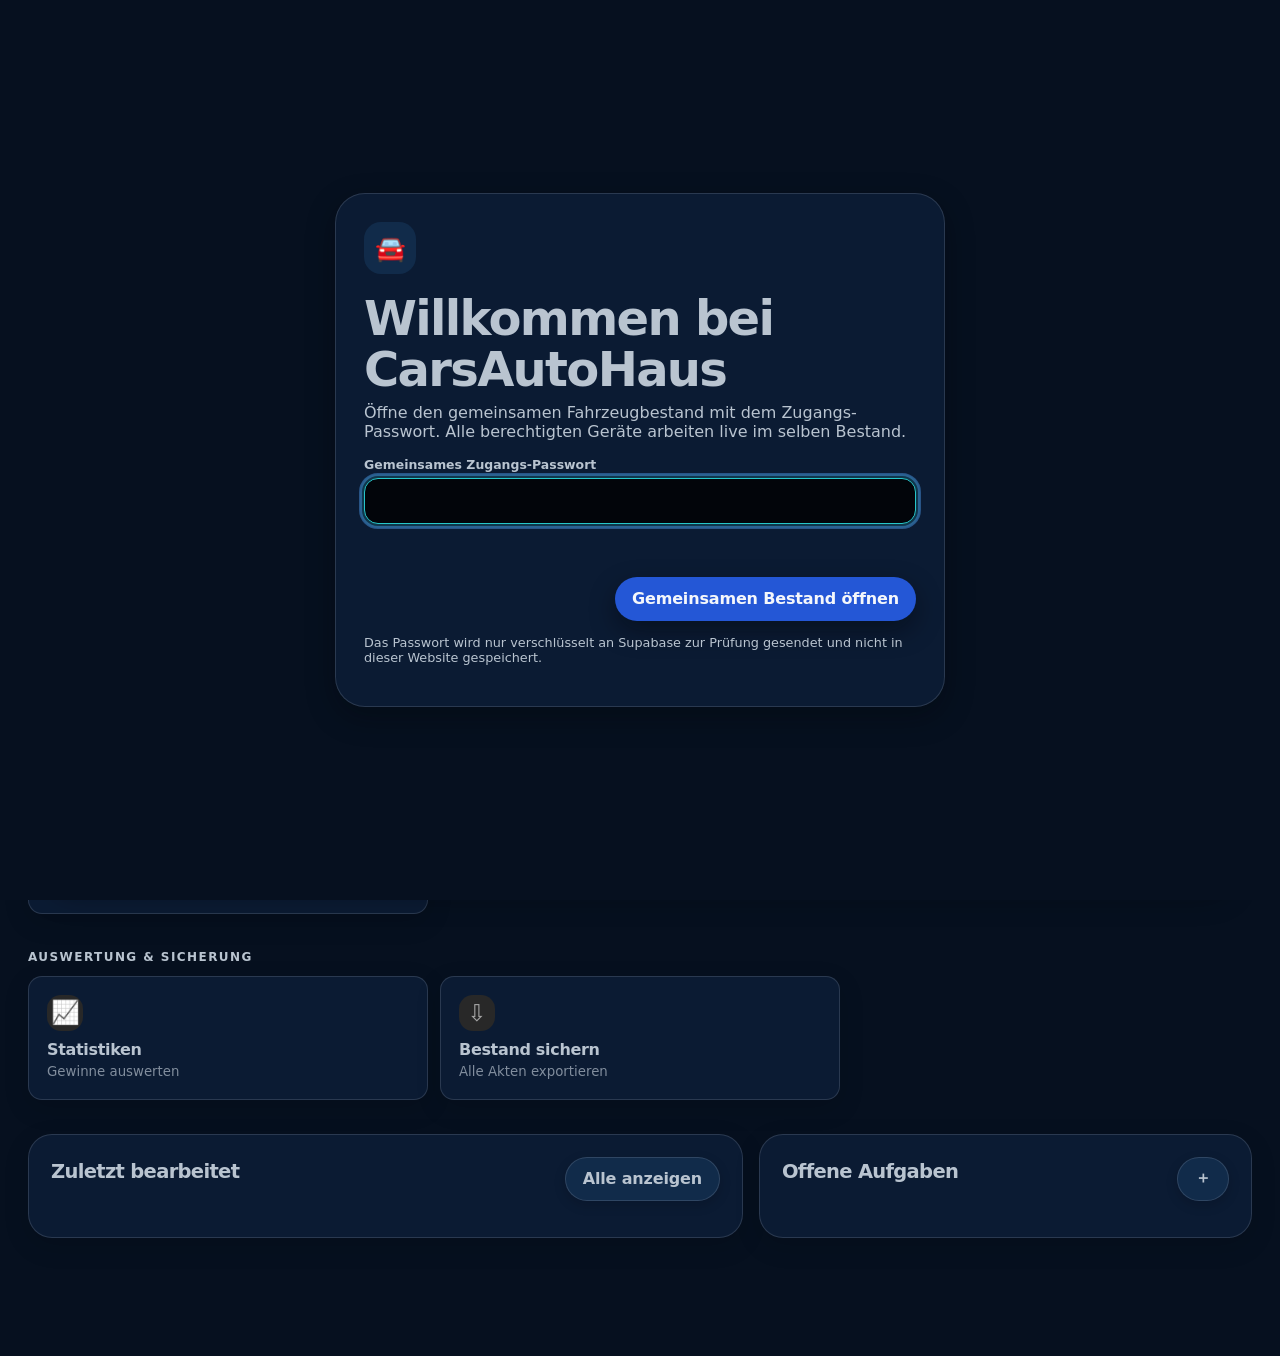
==== commit bf1c5dad: "fixes" ====
--- a/index.html
+++ b/index.html
@@ -3,7 +3,7 @@
   <head>
     <meta charset="UTF-8" />
     <meta name="viewport" content="width=device-width, initial-scale=1.0, viewport-fit=cover" />
-    <meta name="theme-color" content="#101318" />
+    <meta name="theme-color" content="#06101f" />
     <meta name="description" content="CarsAutoHaus – Fahrzeug-Einkauf, Preisvergleich und Gewinnbewertung" />
     <link rel="manifest" href="manifest.webmanifest" />
     <title>CarsAutoHaus</title>
@@ -176,13 +176,13 @@
       @media (max-width:920px) { .stats-grid { grid-template-columns:repeat(3,1fr); } .vehicle-grid { grid-template-columns:repeat(2,1fr); } .checkboxes { grid-template-columns:repeat(3,1fr); } .form-grid { grid-template-columns:repeat(2,1fr); } }
       @media (max-width:620px) { .app { padding-left:14px; padding-right:14px; padding-bottom:128px; } .topbar { height:63px; } .topbar .brand-mark { width:33px; height:33px; } .sync-status span:last-child { display:none; } .hero { padding:21px 0 16px; } .hero .primary { min-width:46px; padding:0 13px; font-size:0; } .hero .primary::before { content:'＋'; font-size:1.45rem; } .stats-grid { grid-template-columns:repeat(2,1fr); gap:9px; } .stat { min-height:96px; padding:14px; } .stat strong { font-size:1.22rem; } .quick-grid { grid-template-columns:repeat(2,1fr); gap:9px; } .quick { min-height:104px; padding:14px; } .split { grid-template-columns:1fr; gap:12px; } .vehicle-grid { grid-template-columns:1fr; } .form-grid { grid-template-columns:1fr; gap:11px; } .checkboxes,.detail-grid,.cost-summary { grid-template-columns:1fr 1fr; gap:9px; } .form-card { padding:15px; } .form-section { padding:18px 0; } label { font-size:.82rem; } label input,label select { min-height:52px; font-size:1rem; } .toolbar { flex-wrap:nowrap; overflow-x:auto; padding:2px 1px 9px; margin-right:-14px; } .toolbar .search { min-width:260px; } .toolbar .filter { flex:0 0 150px; } .vehicle-card { display:grid; grid-template-columns:128px 1fr; min-height:140px; } .vehicle-cover { height:100%; min-height:140px; border-radius:17px 0 0 17px; } .vehicle-body { align-self:center; } .vehicle-price { margin:7px 0 5px; } .details-header { flex-direction:column; } .details-title { align-items:flex-start; } .two-col { grid-template-columns:1fr; } .modal { padding:16px; border-radius:18px; } .auth-card { padding:21px; } .compare-list { overflow:hidden; } .compare-item { grid-template-columns:1fr auto; gap:8px; } .section-heading { align-items:flex-start; } .section-heading .secondary { min-height:40px; padding:0 10px; font-size:.78rem; } .voice-assistant { padding:15px; margin-bottom:18px; } .voice-assistant-head { gap:10px; } .voice-controls { display:grid; grid-template-columns:1fr 1fr; } .voice-controls button { width:100%; } .voice-progress-copy { font-size:.76rem; } .mobile-fab { display:grid; place-items:center; position:fixed; z-index:24; right:18px; bottom:80px; width:58px; height:58px; color:#fff; border:0; border-radius:20px; background:var(--blue); box-shadow:0 14px 30px rgba(37,134,247,.38); font-size:1.9rem; } .mobile-form-save { display:block; position:fixed; z-index:25; right:14px; left:14px; bottom:72px; width:calc(100% - 28px); min-height:52px; color:#fff; border:0; border-radius:16px; background:var(--blue); box-shadow:0 13px 28px rgba(37,134,247,.32); font-weight:800; } .mobile-form-save[hidden] { display:none; } }
     </style>
-    <link rel="stylesheet" href="premium-ui.css?v=20" />
-  <link rel="stylesheet" href="color-base.css?v=20" />
-  <link rel="stylesheet" href="pinboard.css?v=20" />
-  <link rel="stylesheet" href="calendar.css?v=20" />
-  <link rel="stylesheet" href="garage.css?v=20" />
-  <link rel="stylesheet" href="workspace-navigation.css?v=20" />
-  <link rel="stylesheet" href="refinement.css?v=20" />
+    <link rel="stylesheet" href="premium-ui.css?v=21" />
+  <link rel="stylesheet" href="color-base.css?v=21" />
+  <link rel="stylesheet" href="pinboard.css?v=21" />
+  <link rel="stylesheet" href="calendar.css?v=21" />
+  <link rel="stylesheet" href="garage.css?v=21" />
+  <link rel="stylesheet" href="workspace-navigation.css?v=21" />
+  <link rel="stylesheet" href="refinement.css?v=21" />
   </head>
   <body class="locked">
     <section id="auth-screen" class="auth-screen" aria-live="polite">
@@ -205,17 +205,7 @@
       <section id="home-view" class="view active">
         <div class="hero"><div><h1>Willkommen <span id="user-name">Daniel</span></h1><p class="subtitle">Dein Überblick für heute, <span id="today"></span>.</p></div><button class="primary" data-go="form">＋ Neues Auto</button></div>
         <div class="stats-grid" id="stats-grid"></div>
-        <div class="section"><div class="section-heading"><h2>Schnellzugriff</h2></div><div class="quick-grid">
-          <button class="quick" data-go="form"><span class="emoji">➕</span><b>Neues Auto</b><small>Fahrzeug erfassen</small></button>
-          <button class="quick" data-go="autos"><span class="emoji">🚗</span><b>Alle Fahrzeuge</b><small>Bestand verwalten</small></button>
-          <button class="quick" data-go="archive"><span class="emoji">▣</span><b>Archivierte Fahrzeuge</b><small>Archiv öffnen und wiederherstellen</small></button>
-          <button class="quick" data-go="tasks"><span class="emoji">☑</span><b>Offene Aufgaben</b><small>Erledigen, löschen und anpinnen</small></button>
-          <button class="quick" data-compare-go="compare-pro"><span class="emoji">⇄</span><b>Vergleich Pro</b><small>Fahrzeuge direkt gegenüberstellen</small></button>
-          <button class="quick" data-go="statistics"><span class="emoji">📈</span><b>Statistiken</b><small>Gewinne auswerten</small></button>
-          <button class="quick" data-go="favorites"><span class="emoji">★</span><b>Favoriten</b><small>Fahrzeuge beobachten</small></button>
-          <button class="quick" id="export-button"><span class="emoji">⇩</span><b>Bestand sichern</b><small>Alle Akten exportieren</small></button>
-          <button class="quick" data-go="showrooms"><span class="emoji">⌂</span><b>Showrooms</b><small>Standorte verwalten</small></button>
-        </div></div>
+        <div class="section"><div class="section-heading"><h2>Schnellzugriff</h2></div><div class="quick-grid"><h3 class="quick-section-title">Fahrzeuge</h3><button class="quick" data-go="autos"><span class="emoji">🚗</span><b>Alle Fahrzeuge</b><small>Bestand verwalten</small></button><button class="quick" data-go="archive"><span class="emoji">▣</span><b>Archivierte Fahrzeuge</b><small>Archiv öffnen und wiederherstellen</small></button><button class="quick" data-go="form"><span class="emoji">➕</span><b>Neues Auto</b><small>Fahrzeug erfassen</small></button><button class="quick" data-go="favorites"><span class="emoji">★</span><b>Favoriten</b><small>Fahrzeuge beobachten</small></button><button class="quick" data-compare-go="compare-pro"><span class="emoji">⇄</span><b>Vergleich Pro</b><small>Fahrzeuge direkt gegenüberstellen</small></button><button class="quick" data-go="showrooms"><span class="emoji">⌂</span><b>Showrooms</b><small>Standorte verwalten</small></button><h3 class="quick-section-title">Arbeitsbereiche</h3><button class="quick" data-go="garage"><span class="emoji">◇</span><b>Digitale Garage</b><small>Bauteile, Notizen und Kosten</small></button><button class="quick" data-go="calendar"><span class="emoji">▦</span><b>Kalender</b><small>Termine gemeinsam planen</small></button><button class="quick" data-go="pinboard"><span class="emoji">▧</span><b>Pinwand</b><small>Fahrzeuge und Aufgaben verbinden</small></button><button class="quick" data-go="tasks"><span class="emoji">☑</span><b>Offene Aufgaben</b><small>Erledigen, löschen und anpinnen</small></button><h3 class="quick-section-title">Auswertung & Sicherung</h3><button class="quick" data-go="statistics"><span class="emoji">📈</span><b>Statistiken</b><small>Gewinne auswerten</small></button><button class="quick" id="export-button"><span class="emoji">⇩</span><b>Bestand sichern</b><small>Alle Akten exportieren</small></button></div></div>
         <section id="task-pins-section" class="section" hidden><h2>Angeheftete Aufgaben</h2><div id="task-pins" class="task-pin-grid"></div></section><div class="section split"><article class="card list-card"><div class="section-heading"><h2>Zuletzt bearbeitet</h2><button class="secondary" data-go="autos">Alle anzeigen</button></div><div id="recent-list"></div></article><article class="card list-card"><div class="section-heading"><h2>Offene Aufgaben</h2><button class="secondary" id="add-task">＋</button></div><div id="task-list"></div></article></div>
       </section>
 
@@ -307,19 +297,19 @@
     <div id="task-modal" class="modal-backdrop"><div class="modal"><div class="modal-head"><div><h2>Neue Aufgabe</h2><p class="muted">Sie erscheint auf deinem Dashboard.</p></div><button class="close-x" data-close-modal>×</button></div><form id="task-form"><div class="two-col"><label>Aufgabe<input name="title" required placeholder="z. B. Fiesta besichtigen" /></label><label>Termin<input name="date" required type="date" /></label></div><div class="form-actions"><button type="button" class="secondary" data-close-modal>Abbrechen</button><button class="primary" type="submit">Hinzufügen</button></div></form></div></div>
     <div id="compare-modal" class="modal-backdrop"><div class="modal"><div class="modal-head"><div><h2>Fahrzeuge vergleichen</h2><p class="muted">Die Unterschiede sind aus Sicht des ausgewählten Fahrzeugs eingefärbt.</p></div><button class="close-x" data-close-modal>×</button></div><div id="compare-modal-content"></div></div></div>
     <script src="config.js"></script>
-    <script src="inventory-core.js?v=20"></script>
-    <script type="module" src="app.js?v=20"></script>
+    <script src="inventory-core.js?v=21"></script>
+    <script type="module" src="app.js?v=21"></script>
     <script src="voice-assistant.js" defer></script>
     <script src="free-dictation.js" defer></script>
     <script src="listing-paste-import.js" defer></script>
-    <script src="showrooms.js?v=20" defer></script>
-    <script src="comparison-pro.js?v=20" defer></script>
-    <script src="pinboard-sync.js?v=20" defer></script>
-    <script src="pinboard-calculator.js?v=20" defer></script>
-    <script src="pinboard.js?v=20" defer></script>
-    <script src="workspace-data.js?v=20" defer></script>
-    <script src="calendar-core.js?v=20" defer></script>
-    <script src="calendar.js?v=20" defer></script>
-    <script type="module" src="garage.js?v=20"></script>
+    <script src="showrooms.js?v=21" defer></script>
+    <script src="comparison-pro.js?v=21" defer></script>
+    <script src="pinboard-sync.js?v=21" defer></script>
+    <script src="pinboard-calculator.js?v=21" defer></script>
+    <script src="pinboard.js?v=21" defer></script>
+    <script src="workspace-data.js?v=21" defer></script>
+    <script src="calendar-core.js?v=21" defer></script>
+    <script src="calendar.js?v=21" defer></script>
+    <script type="module" src="garage.js?v=21"></script>
   </body>
 </html>
--- a/color-base.css
+++ b/color-base.css
@@ -1,20 +1,309 @@
-/* Graphite, brushed silver and restrained blue. Status colours remain meaningful. */
-:root{color-scheme:dark;--black:#080b10;--deep-navy:#101318;--navy:#181d24;--dark-blue:#222b36;--royal-blue:#2878dc;--turquoise:#70abed;--light-gray:#e0e5eb;--white-accent:#f6f8fa;--bg:#101318;--panel:#181d24;--panel-2:#222932;--line:#303842;--text:#e0e5eb;--muted:#9ba6b3;--blue:#2878dc;--blue-soft:#203853;--green:#81b8a1;--yellow:#d2b984;--red:#df8990;--shadow:0 18px 52px #0005;--shadow-sm:0 10px 28px #0003}
-html,body{background:var(--bg);color:var(--text)}
-body{background-image:none}h1,h2,h3{color:var(--text)}
-.auth-screen{background:#101318}.auth-card,.card{background:var(--panel);border-color:var(--line)}
-.brand-mark,.primary,.mobile-fab,.mobile-form-save{background:var(--blue);color:white}
-.topbar,.bottom-nav{background:#14191ff5;border-color:var(--line)}
-.nav-button.active{background:#203853;color:#a5ceff}.nav-button{color:var(--muted)}
-input,select,textarea{background:#11171e;color:var(--text);border-color:#36414e}
-input:focus,select:focus,textarea:focus{border-color:var(--blue);box-shadow:0 0 0 3px #2878dc22}
-.secondary,.icon-button{background:#202833;color:var(--text);border-color:var(--line)}
-.profit-positive,.up{color:var(--green)}.profit-negative{color:var(--red)}
-.sync-dot.online{background:var(--green)}.sync-dot.error{background:var(--red)}
-.quick{background:var(--panel);border-color:var(--line)}.quick:hover{background:#202833;border-color:#47739f}
-.vehicle-cover{background:#242d38}.vehicle-name,.vehicle-price{color:var(--text)}
-.favourite{background:#111820e8;color:#b5d5ff}.vehicle-row:hover{background:#27364955}
-.notice{background:#1c2c40;border-color:#447eb9;color:#eff6ff}
-.muted,.subtitle,.vehicle-meta,.quick small{color:var(--muted)}
-input[type=checkbox],input[type=radio]{accent-color:var(--blue)}a{color:#8cbfff}
-::selection{color:white;background:#2878dc}*{scrollbar-color:#4c6179 #151a21}
+/* CarsAutoHaus: ausschließlich Schwarz, Navy, Blau, Türkis, Grau und wenig Weiß. */
+:root {
+  color-scheme: dark;
+  --black: #02050a;
+  --deep-navy: #06101f;
+  --navy: #0b1b33;
+  --dark-blue: #112b4a;
+  --royal-blue: #2457d6;
+  --turquoise: #26c6c9;
+  --light-gray: #b9c4d0;
+  --white-accent: #f4f7fb;
+  --bg: var(--deep-navy);
+  --panel: var(--navy);
+  --panel-2: var(--dark-blue);
+  --line: rgba(185, 196, 208, .18);
+  --text: var(--light-gray);
+  --muted: rgba(185, 196, 208, .68);
+  --blue: var(--royal-blue);
+  --blue-soft: var(--dark-blue);
+  --green: var(--turquoise);
+  --yellow: var(--light-gray);
+  --red: var(--royal-blue);
+  --shadow: 0 18px 52px rgba(2, 5, 10, .46);
+  --shadow-sm: 0 10px 28px rgba(2, 5, 10, .34);
+}
+
+*, *::before, *::after {
+  background-image: none !important;
+  border-color: var(--line);
+}
+
+html, body {
+  color: var(--text) !important;
+  background: var(--deep-navy) !important;
+}
+
+.auth-screen { background: var(--deep-navy) !important; }
+::selection { color: var(--white-accent); background: var(--royal-blue); }
+
+h1, h2, h3, .brand, .vehicle-name, .vehicle-price, .stat strong, .metric b, .ops-kpi b {
+  color: var(--light-gray) !important;
+}
+
+.subtitle, .muted, .vehicle-meta, .ops-row p, .chat-meta, .quick small, .stat span,
+input::placeholder, textarea::placeholder {
+  color: rgba(185, 196, 208, .68) !important;
+}
+
+.topbar, .bottom-nav, .card, .quick, .vehicle-card, .form-card, .list-card, .ops-card,
+.auth-card, .modal, .chat-message, .ops-row, .integration-card, .ops-doc,
+.comparison-table-wrap, .calculation, .comparison-focus, #comparison-results .compare-item {
+  color: var(--light-gray) !important;
+  border-color: var(--line) !important;
+  background: var(--navy) !important;
+  box-shadow: var(--shadow-sm);
+}
+
+.topbar, .bottom-nav { background: rgba(6, 16, 31, .94) !important; }
+
+.quick:hover, .vehicle-card:hover, .secondary:hover, .icon-button:hover, .check-label:hover {
+  color: var(--white-accent) !important;
+  border-color: rgba(38, 198, 201, .46) !important;
+  background: var(--dark-blue) !important;
+}
+
+.primary, .voice-start, .mobile-fab, .mobile-form-save {
+  color: var(--white-accent) !important;
+  border-color: var(--royal-blue) !important;
+  background: var(--royal-blue) !important;
+  box-shadow: 0 10px 26px rgba(2, 5, 10, .42) !important;
+}
+
+.primary:hover, .voice-start:hover {
+  color: var(--white-accent) !important;
+  border-color: var(--turquoise) !important;
+  background: var(--royal-blue) !important;
+}
+
+.secondary, .icon-button, .danger, input::file-selector-button {
+  color: var(--light-gray) !important;
+  border-color: var(--line) !important;
+  background: var(--dark-blue) !important;
+}
+
+.danger:hover {
+  color: var(--white-accent) !important;
+  border-color: var(--turquoise) !important;
+  background: var(--royal-blue) !important;
+}
+
+.brand-mark, .auth-logo, .quick .emoji, .vehicle-thumb, .detail-cover, .vehicle-cover, .voice-icon {
+  color: var(--turquoise) !important;
+  border-color: var(--line) !important;
+  background: var(--dark-blue) !important;
+  box-shadow: none !important;
+}
+
+select, input, textarea, .search input, .filter {
+  color: var(--light-gray) !important;
+  border-color: var(--line) !important;
+  background: var(--black) !important;
+  box-shadow: none !important;
+}
+
+select option { color: var(--light-gray) !important; background: var(--black) !important; }
+
+input:focus, select:focus, textarea:focus, .search input:focus {
+  color: var(--white-accent) !important;
+  border-color: var(--turquoise) !important;
+  background: var(--black) !important;
+  box-shadow: 0 0 0 4px rgba(38, 198, 201, .16) !important;
+}
+
+input:-webkit-autofill, input:-webkit-autofill:hover, input:-webkit-autofill:focus {
+  -webkit-text-fill-color: var(--light-gray) !important;
+  box-shadow: 0 0 0 1000px var(--black) inset !important;
+}
+
+label, .calculation summary, .compare-pro-table thead th { color: var(--light-gray) !important; }
+
+.check-label, .cost-summary, .compare-pro-prices > div, .ops-chip, .pill, .task, .score,
+.compare-pro-badges span {
+  color: var(--light-gray) !important;
+  border-color: var(--line) !important;
+  background: var(--dark-blue) !important;
+}
+
+.nav-button { color: rgba(185, 196, 208, .62) !important; background: transparent !important; }
+.nav-button:hover { color: var(--light-gray) !important; background: var(--navy) !important; }
+.nav-button.active, .nav-button.active .nav-icon {
+  color: var(--turquoise) !important;
+  background: var(--dark-blue) !important;
+}
+
+.score.good, .score.mid, .score.bad, .ops-score, .ops-score.good, .ops-score.bad,
+.compare-pro-badges .position.good, .compare-pro-badges .position.medium,
+.compare-pro-badges .position.bad {
+  color: var(--turquoise) !important;
+  border-color: rgba(38, 198, 201, .30) !important;
+  background: var(--dark-blue) !important;
+}
+
+.profit-positive, .profit-negative, .ops-success, .ops-warn, .score-breakdown strong,
+.ops-eyebrow, .hero-kicker, .calculation summary::after {
+  color: var(--turquoise) !important;
+}
+
+.voice-assistant, .voice-assistant.is-error, .voice-prompt, .voice-controls, .voice-help,
+.voice-fallback, .ops-note, .ops-alert, .chat-stream {
+  color: var(--light-gray) !important;
+  border-color: var(--line) !important;
+  background: var(--deep-navy) !important;
+  box-shadow: none !important;
+}
+
+.voice-progress { background: var(--black) !important; }
+.voice-progress > span, .bar { background: var(--turquoise) !important; }
+.voice-assistant.is-listening, .voice-assistant.is-speaking, .voice-field-active {
+  border-color: var(--turquoise) !important;
+  box-shadow: 0 0 0 3px rgba(38, 198, 201, .14) !important;
+}
+.voice-progress-copy, .voice-prompt-label, .voice-transcript { color: var(--turquoise) !important; }
+
+.chat-message { color: var(--light-gray) !important; background: var(--dark-blue) !important; }
+.chat-message.own {
+  color: var(--white-accent) !important;
+  border-color: var(--royal-blue) !important;
+  background: var(--royal-blue) !important;
+}
+.chat-message.own .chat-text, .chat-message.own .chat-meta b { color: var(--white-accent) !important; }
+.chat-message.own .muted { color: rgba(244, 247, 251, .72) !important; }
+
+.chat-message { cursor: pointer; transition: border-color .16s ease, transform .16s ease; }
+.chat-message.selected {
+  border-color: var(--turquoise) !important;
+  box-shadow: 0 0 0 3px rgba(38, 198, 201, .12) !important;
+}
+.chat-message-actions { margin-top: 11px; padding-top: 10px; border-top: 1px solid var(--line); }
+.chat-message-actions .secondary { min-height: 36px; font-size: .76rem; }
+.chat-message-actions .secondary:disabled { color: var(--turquoise) !important; opacity: .82; }
+.chat-pin-button {
+  color: var(--turquoise) !important;
+  border-color: var(--line) !important;
+  background: var(--deep-navy) !important;
+}
+.chat-pin-button:hover:not(:disabled) { color: var(--white-accent) !important; border-color: var(--turquoise) !important; background: var(--royal-blue) !important; }
+.chat-pin-button:disabled { color: var(--turquoise) !important; }
+
+.chat-text, .ops-doc, .calculation > ol, .calculation > .score-breakdown,
+.calculation > .cost-lines { color: var(--light-gray) !important; }
+
+.compare-pro-table thead th { background: var(--dark-blue) !important; }
+.compare-pro-table td.is-better {
+  color: var(--turquoise) !important;
+  background: rgba(38, 198, 201, .10) !important;
+}
+.compare-pro-table td.is-weaker {
+  color: var(--light-gray) !important;
+  background: rgba(36, 87, 214, .12) !important;
+}
+
+.comparison-table-wrap { overflow-x: hidden !important; }
+.compare-pro-table {
+  width: 100% !important;
+  min-width: 0 !important;
+  table-layout: fixed !important;
+}
+.compare-pro-table th,
+.compare-pro-table td {
+  padding: 10px 8px !important;
+  font-size: .70rem !important;
+  line-height: 1.38 !important;
+  overflow-wrap: anywhere;
+  word-break: break-word;
+}
+.compare-pro-table th:first-child { width: 22% !important; }
+.compare-pro-table th:nth-child(2),
+.compare-pro-table th:nth-child(3),
+.compare-pro-table td:nth-child(2),
+.compare-pro-table td:nth-child(3) { width: 39% !important; }
+
+.compare-list,
+.compare-item,
+#comparison-results .compare-item,
+.comparison-table tr,
+.comparison-table td,
+.comparison-table th {
+  color: var(--light-gray) !important;
+  border-color: var(--line) !important;
+  background: var(--navy) !important;
+}
+.compare-item:hover {
+  border-color: var(--turquoise) !important;
+  background: var(--dark-blue) !important;
+}
+
+.home-pin-board {
+  display: grid;
+  grid-template-columns: repeat(auto-fit, minmax(230px, 1fr));
+  gap: 14px;
+}
+.home-pin-card {
+  min-height: 170px;
+  padding: 17px;
+  color: var(--light-gray);
+  border: 1px solid var(--line);
+  border-left: 4px solid var(--turquoise);
+  border-radius: 19px;
+  background: var(--dark-blue);
+  box-shadow: var(--shadow-sm), inset 0 -3px 0 rgba(36, 87, 214, .35);
+  cursor: grab;
+  transition: transform .16s ease, border-color .16s ease, opacity .16s ease;
+}
+.home-pin-card:hover { border-color: var(--turquoise); transform: translateY(-2px); }
+.home-pin-card.dragging { opacity: .52; cursor: grabbing; transform: scale(.98); }
+.home-pin-card p { min-height: 72px; margin: 16px 0; color: var(--light-gray); line-height: 1.5; white-space: pre-wrap; }
+.home-pin-top, .home-pin-meta { display: flex; align-items: center; justify-content: space-between; gap: 10px; }
+.home-pin-handle { color: var(--turquoise); font-size: .75rem; font-weight: 800; letter-spacing: .04em; text-transform: uppercase; }
+.home-pin-remove, .home-pin-move button {
+  display: inline-grid;
+  place-items: center;
+  min-width: 32px;
+  height: 32px;
+  color: var(--light-gray);
+  border: 1px solid var(--line);
+  border-radius: 10px;
+  background: var(--navy);
+}
+.home-pin-remove:hover, .home-pin-move button:hover:not(:disabled) { color: var(--white-accent); border-color: var(--turquoise); background: var(--royal-blue); }
+.home-pin-move { display: inline-flex; gap: 5px; }
+.home-pin-move button:disabled { opacity: .32; }
+.home-pin-meta > span:first-child { color: rgba(185, 196, 208, .68); font-size: .72rem; }
+
+.ops-table th, .ops-table td, .comparison-table th, .comparison-table td, .form-section,
+.vehicle-row { border-color: var(--line) !important; }
+.vehicle-row:hover { background: rgba(36, 87, 214, .12) !important; }
+
+.vehicle-cover .favourite {
+  color: var(--turquoise) !important;
+  border-color: var(--line) !important;
+  background: var(--black) !important;
+}
+
+.notice {
+  color: var(--white-accent) !important;
+  border-color: var(--royal-blue) !important;
+  background: var(--black) !important;
+  box-shadow: var(--shadow) !important;
+}
+.modal-backdrop { background: rgba(2, 5, 10, .82) !important; }
+.close-x { color: var(--light-gray) !important; background: var(--dark-blue) !important; }
+.auth-card p, .auth-error { color: var(--light-gray) !important; }
+input[type="checkbox"], input[type="radio"] { accent-color: var(--turquoise); }
+.sync-dot, .sync-dot.online, .sync-dot.error {
+  background: var(--turquoise) !important;
+  box-shadow: none !important;
+}
+a { color: var(--turquoise) !important; }
+* { scrollbar-color: var(--royal-blue) var(--black); }
+
+@media (max-width: 620px) {
+  .topbar { background: var(--deep-navy) !important; }
+  .bottom-nav { background: rgba(6, 16, 31, .96) !important; }
+  .compare-pro-table th, .compare-pro-table td { padding: 7px 4px !important; font-size: .59rem !important; }
+  .compare-pro-table th:first-child { width: 24% !important; }
+  .compare-pro-table th:nth-child(2), .compare-pro-table th:nth-child(3),
+  .compare-pro-table td:nth-child(2), .compare-pro-table td:nth-child(3) { width: 38% !important; }
+  .home-pin-board { grid-template-columns: 1fr; }
+}
--- a/refinement.css
+++ b/refinement.css
@@ -42,3 +42,10 @@
 @media(max-width:800px){#garage-view .gg-work-status{align-items:flex-start;flex-direction:column}#garage-view .gg-model-disclaimer{display:none}#garage-view .gg-stage-label{max-width:calc(100% - 30px)}#garage-view .gg-layer{left:14px;top:100px}#garage-view .gg-layer label{display:none}}
 @media(max-width:620px){.quick-grid{grid-template-columns:repeat(2,minmax(0,1fr))}.quick{min-width:0}.quick small{font-size:11px}.task-actions{flex-wrap:wrap}.vehicle-cover .archive-action{right:8px;top:54px}.task-note{max-width:none}.task-pin-grid{grid-template-columns:1fr}#pinboard-view .pb-top{display:block;padding:12px}.pb-actions{margin-top:10px;flex-wrap:wrap!important}#pinboard-view .pb-brand{justify-content:flex-start}#pinboard-view .pb-background-label{font-size:10px;margin-right:0}#pinboard-view .pb-viewport{top:160px}#pinboard-view .pb-top button{padding:6px 8px;font-size:11px}#pinboard-view .pb-bottom{padding:9px;flex-wrap:wrap}#pinboard-view .pb-controls{flex-wrap:wrap}#pinboard-view .pb-help{top:170px}#garage-view .gg-stage{min-height:480px}}
 @media(prefers-reduced-motion:reduce){*,*::before,*::after{scroll-behavior:auto!important;animation-duration:.01ms!important;transition-duration:.01ms!important}}
+
+/* v21: original palette, clear three-column navigation groups. */
+:root{--gg-accent:#78dfd4}
+#home-view .quick-grid{display:grid;grid-template-columns:repeat(3,minmax(0,1fr));gap:12px}#home-view .quick{min-height:105px;padding:18px;border-radius:14px}#home-view .quick b{margin-top:9px}#home-view .quick-section-title{grid-column:1/-1;margin:24px 0 0;font-size:12px;letter-spacing:.12em;text-transform:uppercase;color:var(--muted)}#home-view .quick-section-title:first-child{margin-top:0}.hero{gap:16px;flex-wrap:wrap}.hero>div:first-child{flex:1;min-width:240px}.task-pin-grid{margin-bottom:24px}
+#garage-view{--gg-accent:#78dfd4}#garage-view .gg-primary,#calendar-view .cal-primary,.cars-calendar-dialog .cal-primary{background:#2457d6!important;border-color:#26c6c9!important;color:#fff!important}#garage-view .gg-part-total strong{color:#78dfd4}#garage-view .gg-render-tools button[aria-pressed=true]{background:#123b43!important;color:#78dfd4!important}
+#pinboard-view .pb-top,#pinboard-view .pb-bottom{background:#06101ff5}#pinboard-view .pb-top .pb-primary{background:#2457d6}#pinboard-view .pb-top button,#pinboard-view .pb-bottom button{background:#112b4a;border-color:#34576e}#pinboard-view .pb-port{color:#168b90!important;border-color:#26c6c9!important}#pinboard-view .pb-thread{stroke:#64b6bd}
+@media(max-width:650px){#home-view .quick-grid{grid-template-columns:repeat(2,minmax(0,1fr))}#home-view .quick{padding:14px}.hero{align-items:flex-start}.hero>div:first-child{flex-basis:100%}}
